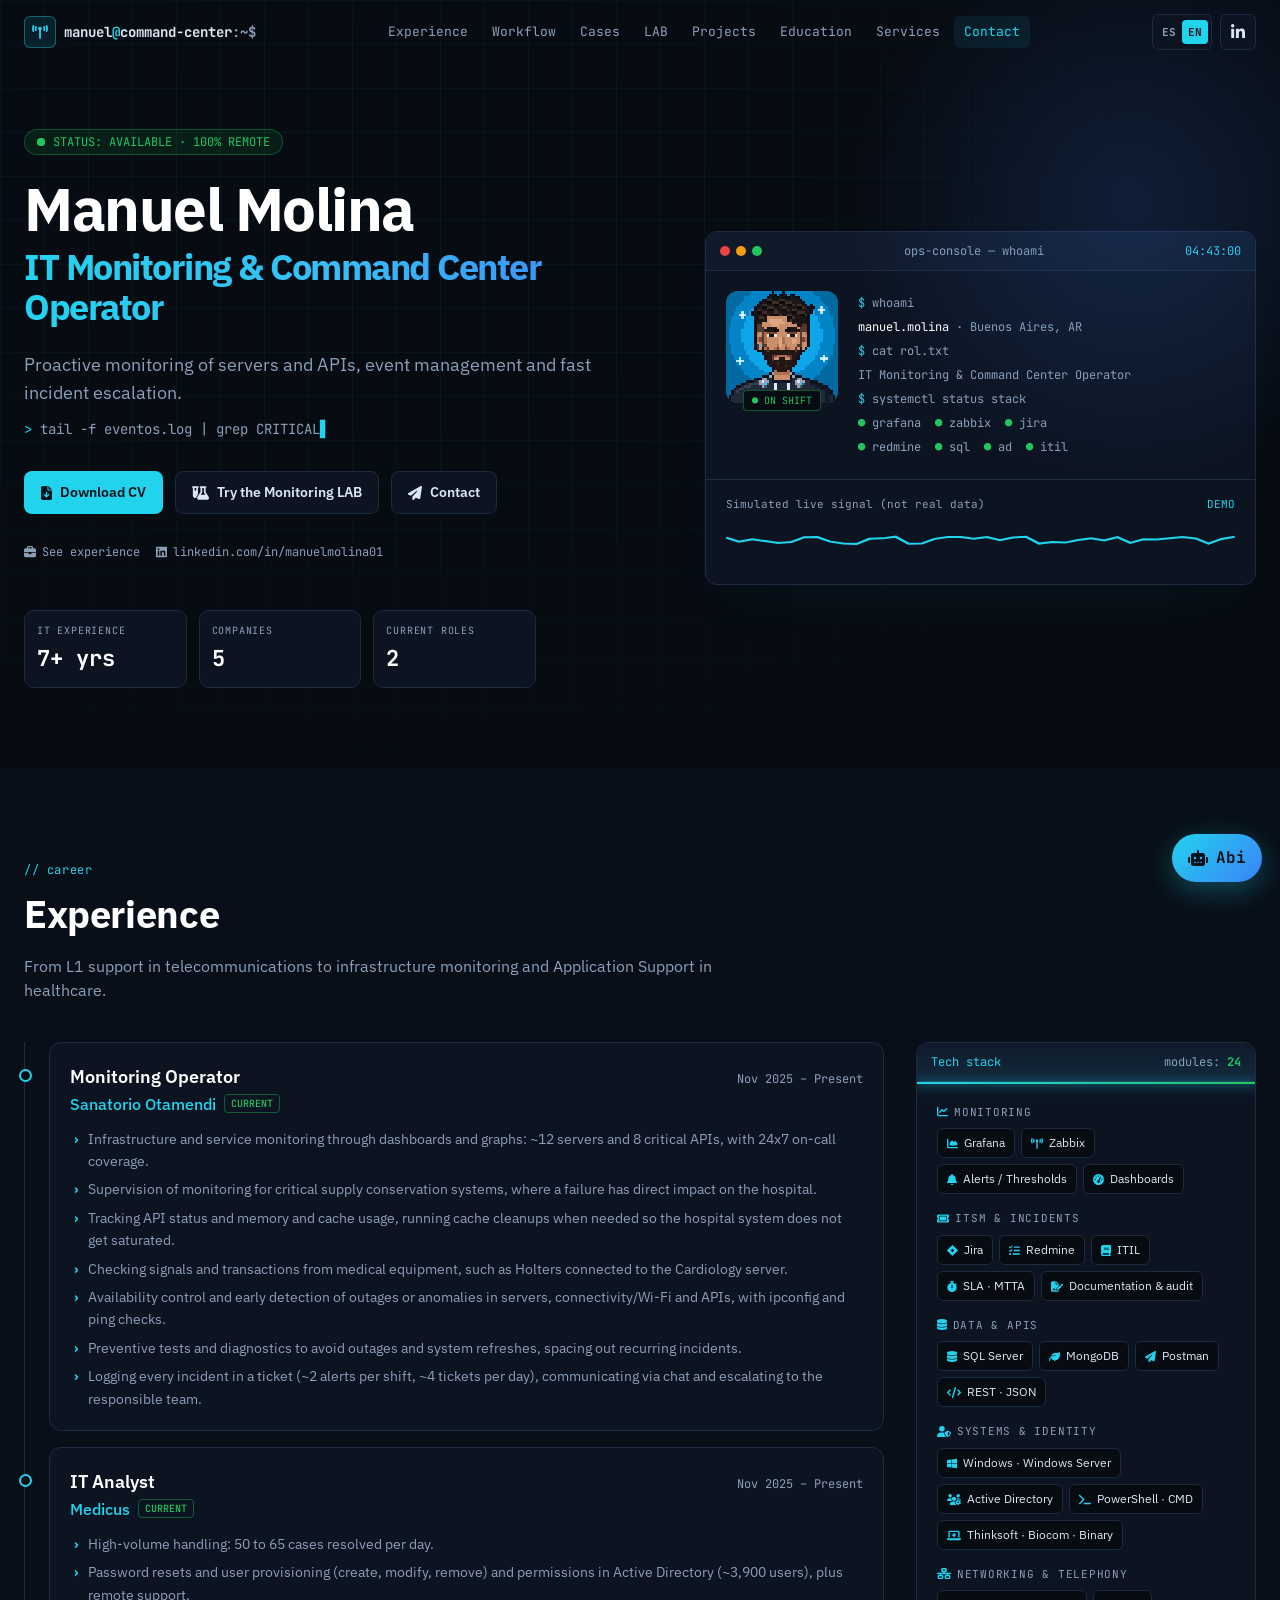
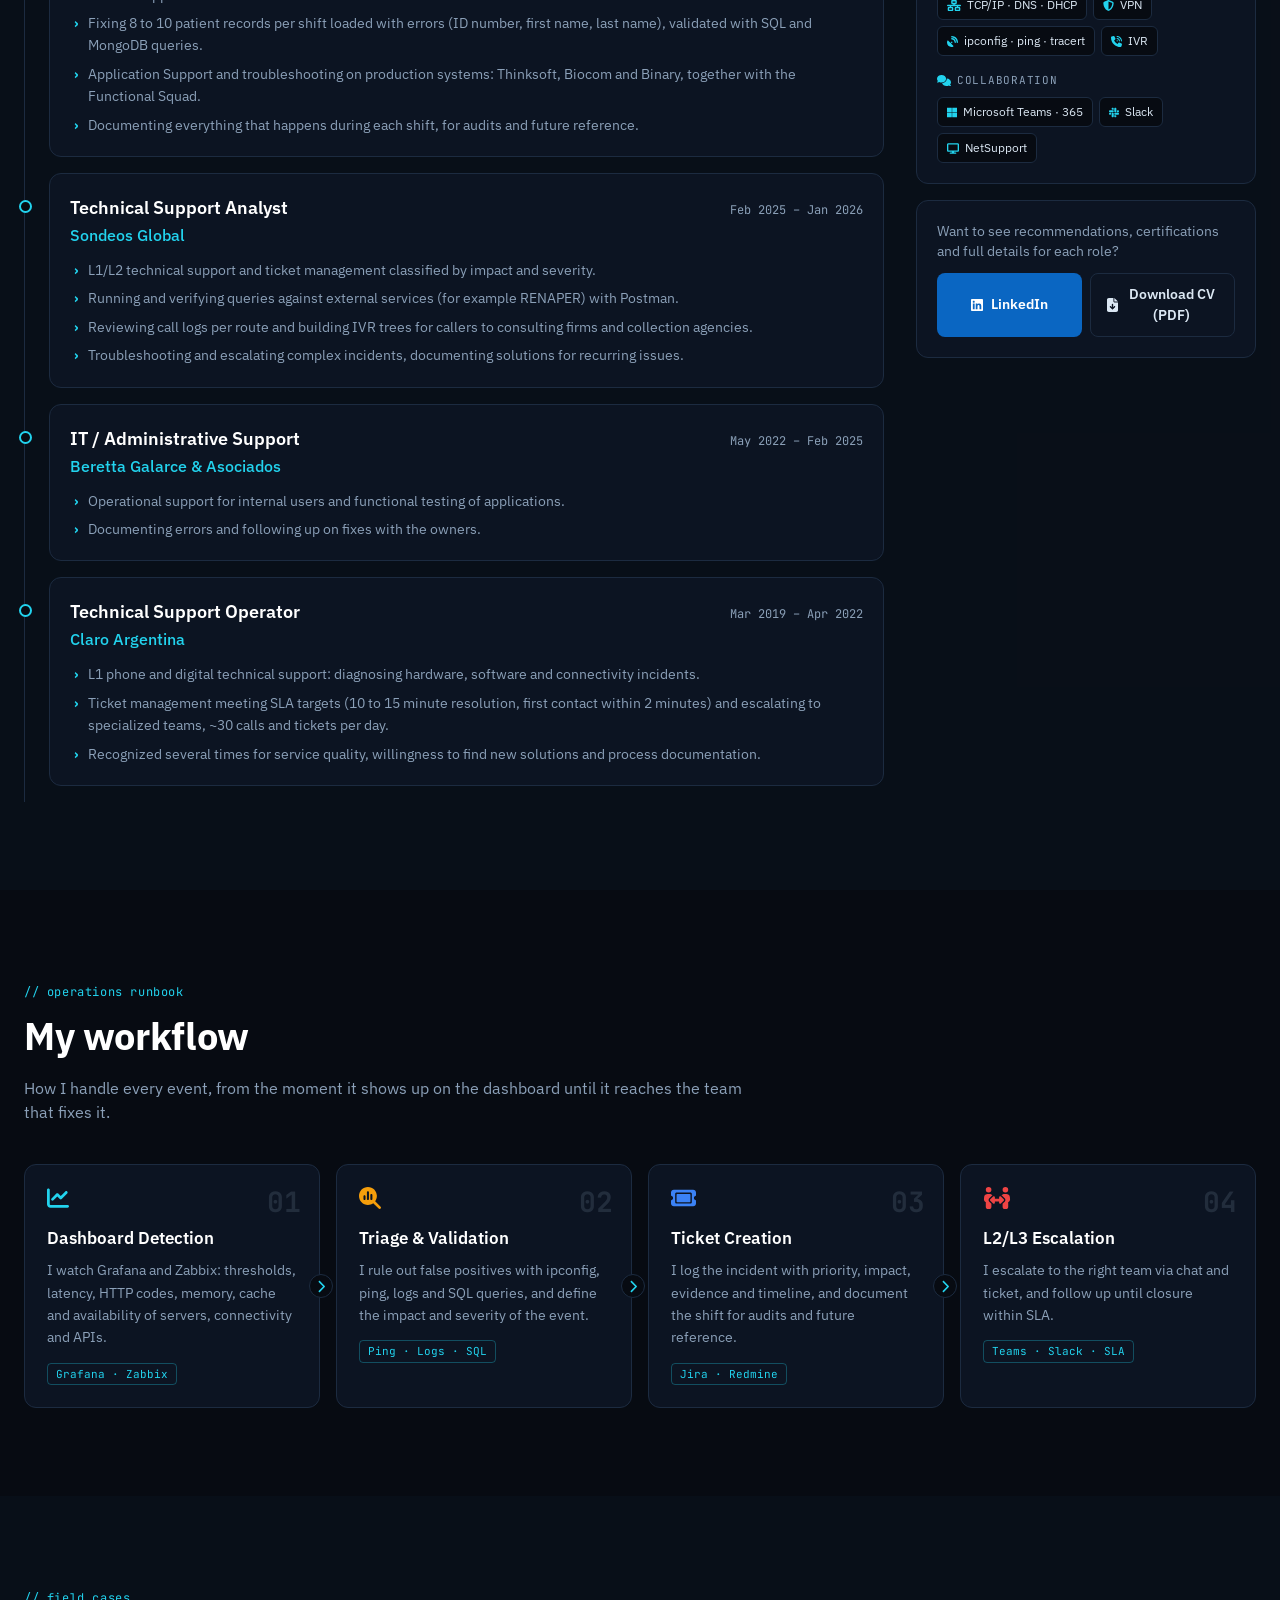
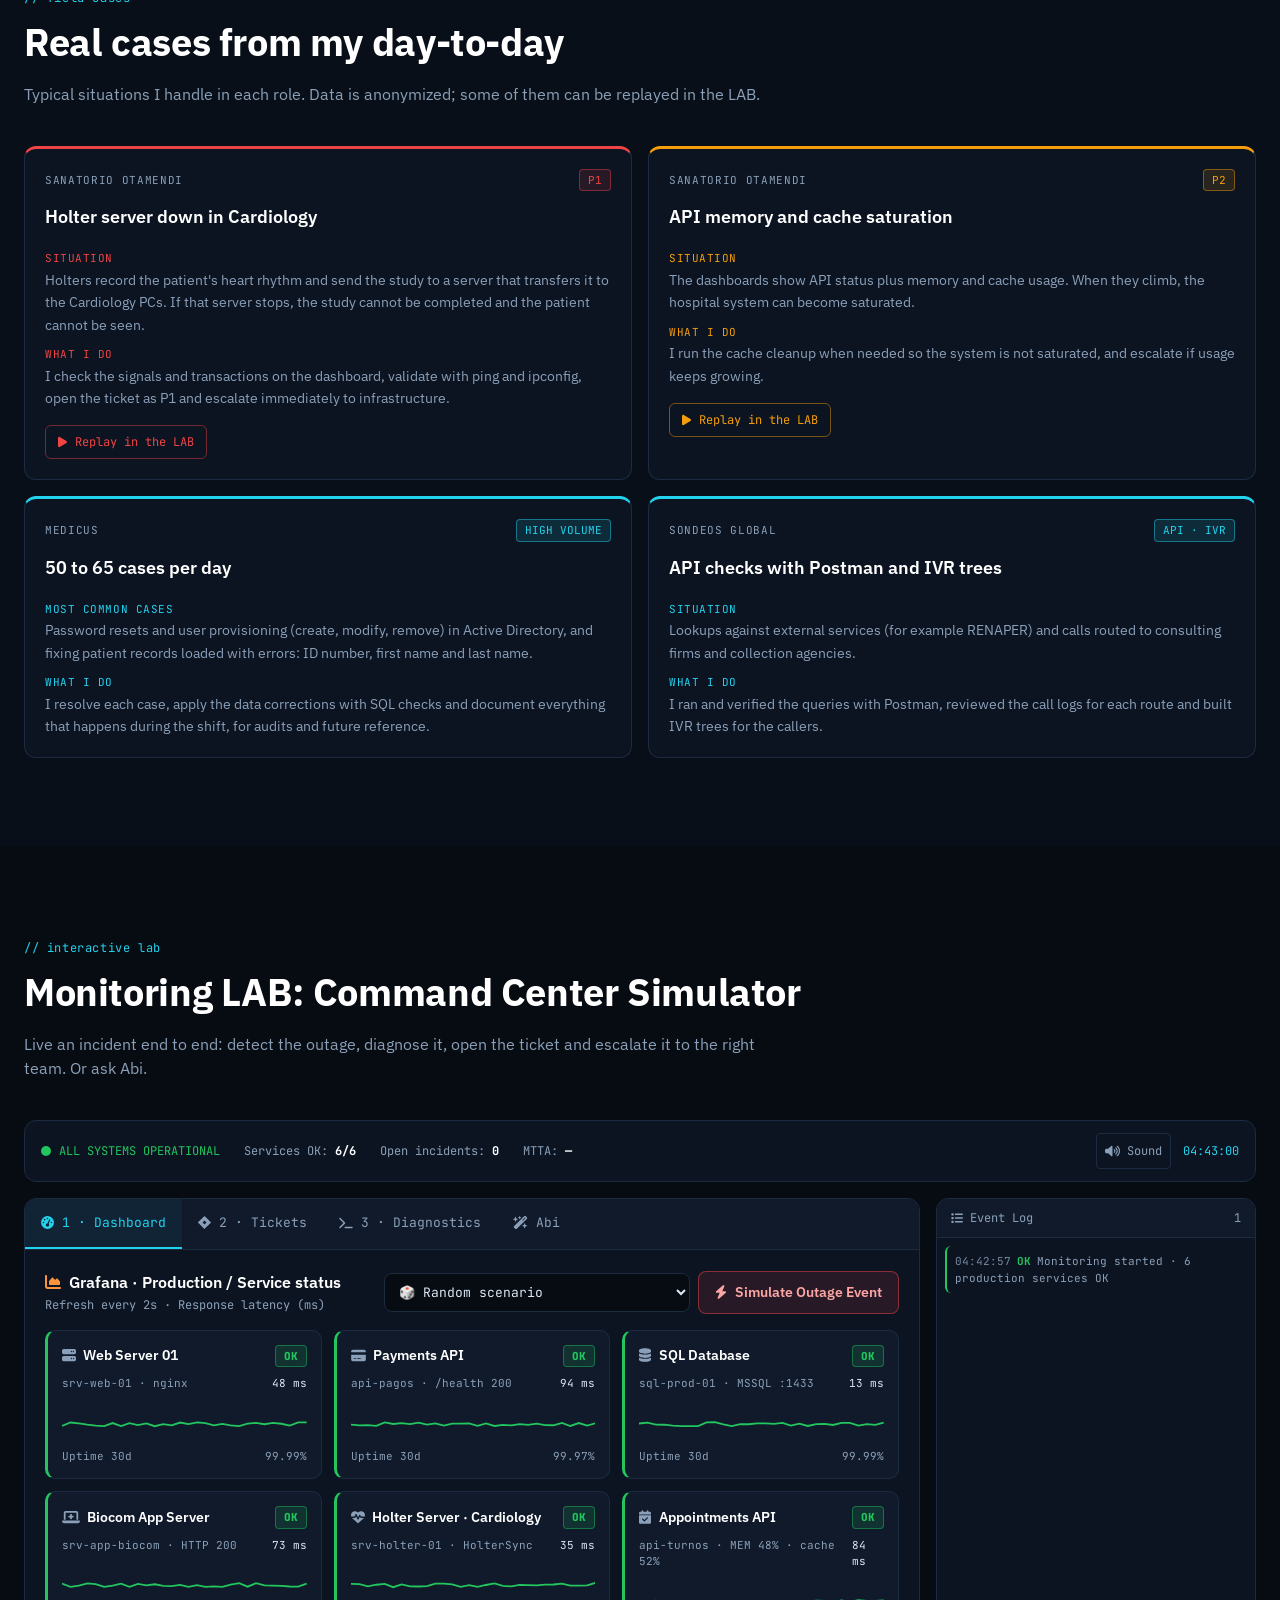
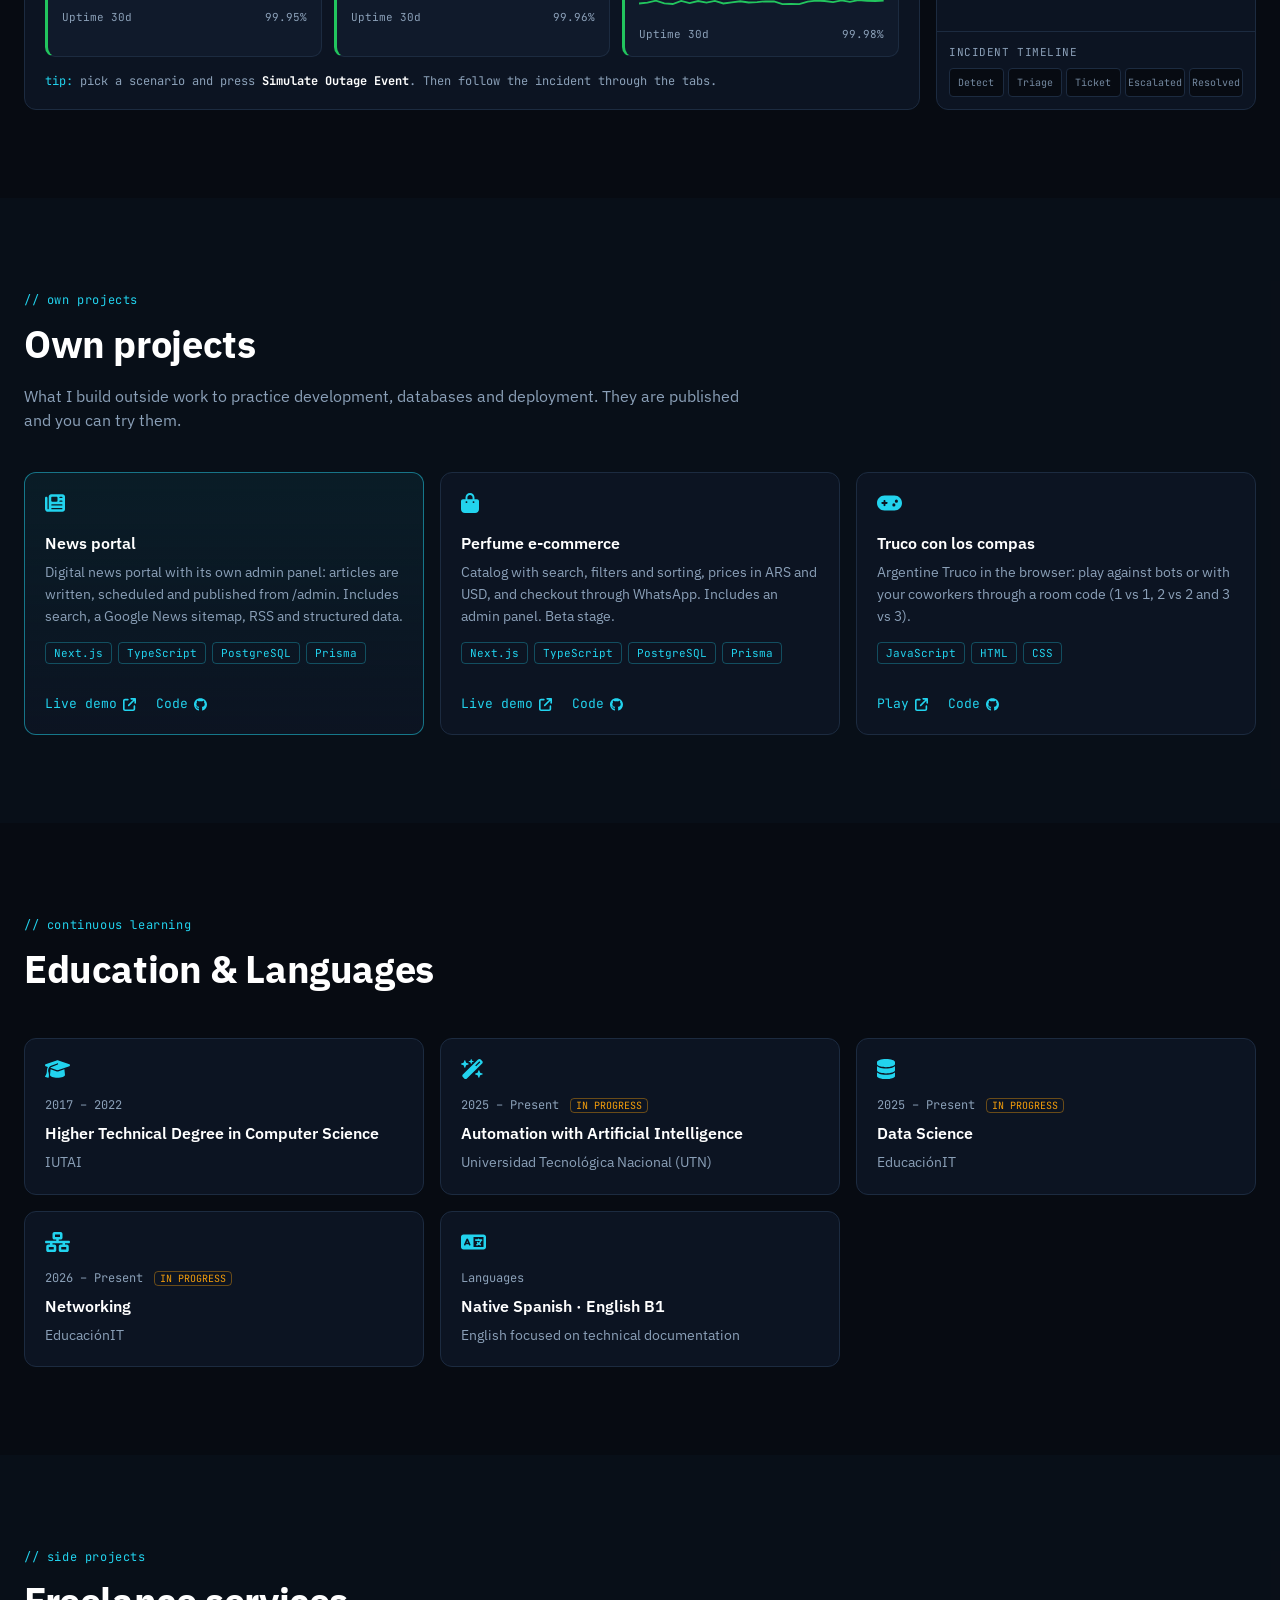
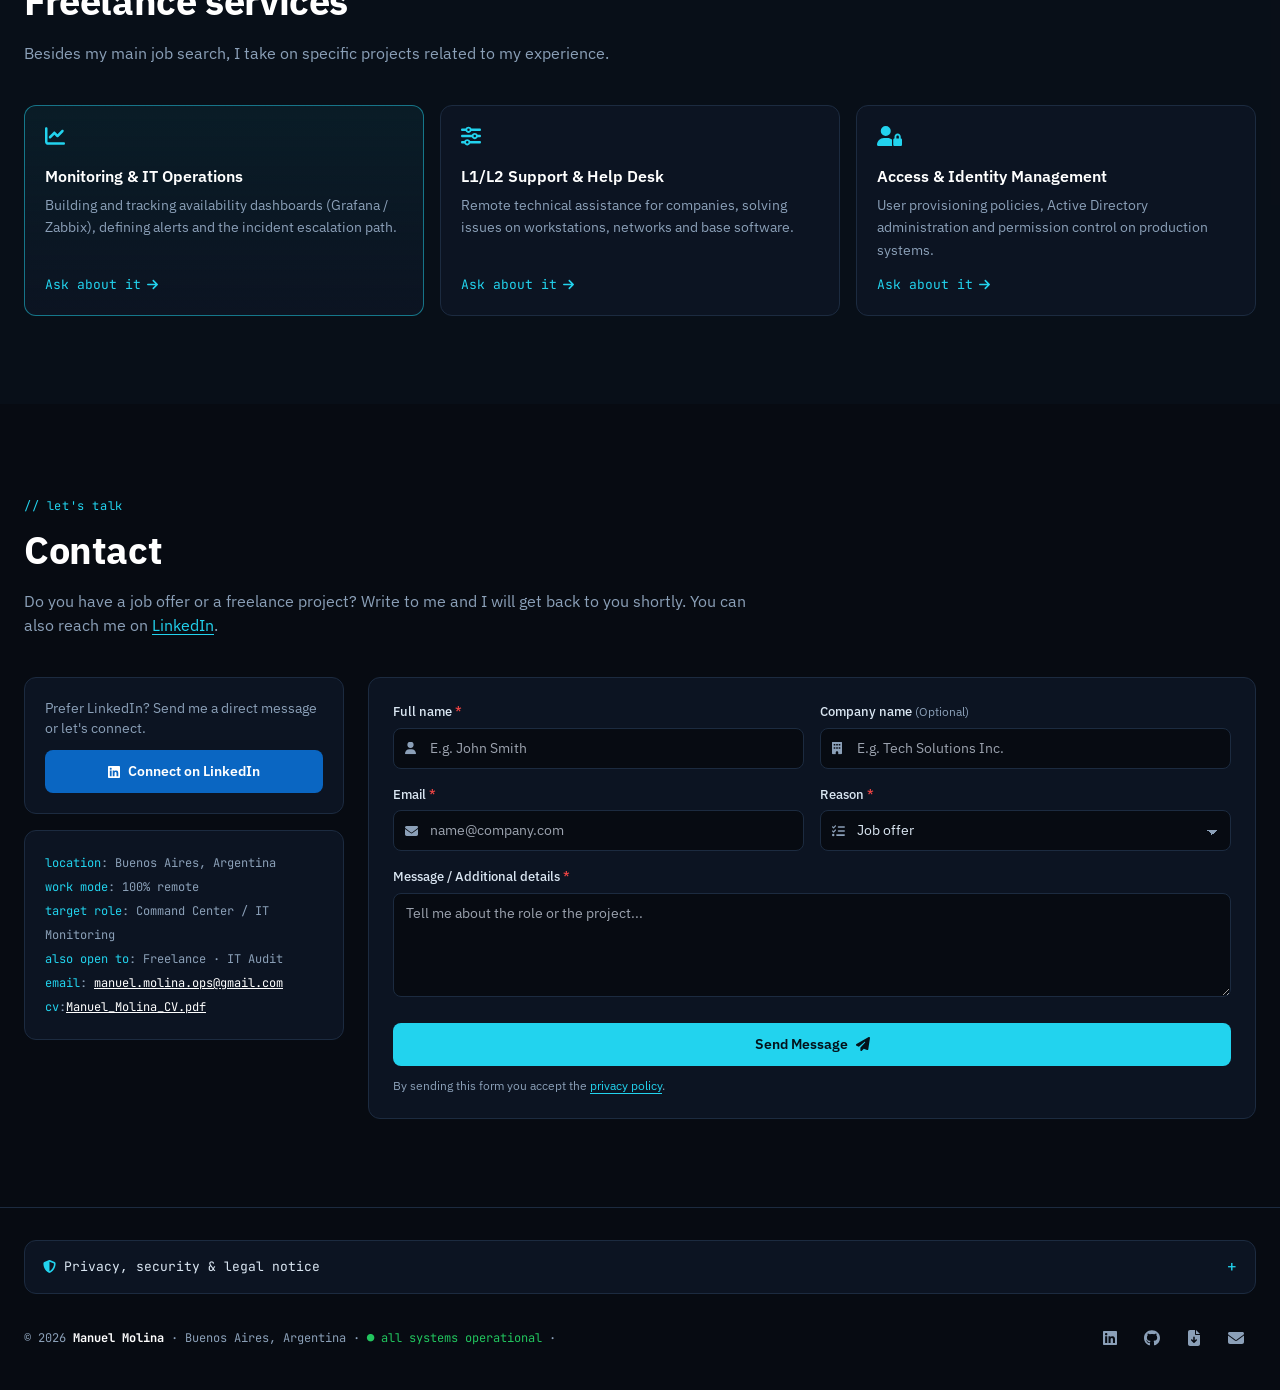
==== en/index.html @ da5b3da0 "Versión en inglés indexable (/en/) con hreflang - Nueva página estática /en/ generada a partir de in" ====
<!DOCTYPE html>
<html lang="en"><head>
  <meta charset="UTF-8">
  <meta name="viewport" content="width=device-width, initial-scale=1.0">
  <title>Manuel Molina | IT Monitoring &amp; Command Center Operator</title>
  <meta name="description" content="Manuel Molina — IT Monitoring &amp; Command Center Operator (100% remote). Proactive monitoring of servers and APIs with Grafana and Zabbix, event management, Jira/Redmine ticketing and N2/N3 escalation with ITIL.">
  <meta name="author" content="Manuel Molina">
  <meta name="theme-color" content="#070b12">
  <meta property="og:type" content="website">
  <meta property="og:title" content="Manuel Molina | IT Monitoring &amp; Command Center Operator">
  <meta property="og:description" content="Proactive monitoring of servers and APIs, event management and fast incident escalation. Try the interactive Command Center LAB.">
  <meta property="og:locale" content="en_US">
  <meta property="og:locale:alternate" content="es_AR">
  <meta property="og:url" content="https://thepantera.github.io/mi-portfolio/en/">
  <meta property="og:site_name" content="Manuel Molina — Portfolio">
  <meta property="og:image" content="https://thepantera.github.io/mi-portfolio/og-image.png">
  <meta property="og:image:width" content="1200">
  <meta property="og:image:height" content="627">
  <meta property="og:image:alt" content="Manuel Molina, IT Monitoring &amp; Command Center Operator: pixel art avatar, console and experience data">
  <meta name="twitter:card" content="summary_large_image">
  <link rel="canonical" href="https://thepantera.github.io/mi-portfolio/en/">
  <link rel="alternate" hreflang="es" href="https://thepantera.github.io/mi-portfolio/">
  <link rel="alternate" hreflang="en" href="https://thepantera.github.io/mi-portfolio/en/">
  <link rel="alternate" hreflang="x-default" href="https://thepantera.github.io/mi-portfolio/">
  <script type="application/ld+json">
  {
    "@context": "https://schema.org",
    "@type": "Person",
    "name": "Manuel Molina",
    "jobTitle": "IT Monitoring & Command Center Operator",
    "url": "https://thepantera.github.io/mi-portfolio/en/",
    "image": "https://thepantera.github.io/mi-portfolio/avatar-pixel.png",
    "address": {
      "@type": "PostalAddress",
      "addressLocality": "Buenos Aires",
      "addressCountry": "AR"
    },
    "alumniOf": {
      "@type": "EducationalOrganization",
      "name": "IUTAI"
    },
    "knowsLanguage": [
      "es",
      "en"
    ],
    "knowsAbout": [
      "IT Monitoring",
      "Command Center",
      "Grafana",
      "Zabbix",
      "Incident Management",
      "ITIL",
      "Jira",
      "Redmine",
      "SQL Server",
      "MongoDB",
      "Active Directory",
      "Application Support"
    ],
    "sameAs": [
      "https://www.linkedin.com/in/manuelmolina01",
      "https://github.com/ThePantera"
    ]
  }
  </script>
  <link rel="icon" type="image/png" href="../favicon.png">
  <link rel="apple-touch-icon" href="../favicon.png">

  <!-- Fuentes (Google Fonts). Los íconos son propios: ver icons.css -->
  <link rel="preconnect" href="https://fonts.googleapis.com">
  <link rel="preconnect" href="https://fonts.gstatic.com" crossorigin="">
  <link href="https://fonts.googleapis.com/css2?family=IBM+Plex+Sans:wght@400;500;600;700&amp;family=JetBrains+Mono:wght@400;500;700&amp;display=swap" rel="stylesheet">

  <!-- Tailwind CSS compilado (ver tailwind.config.js) + estilos propios -->
  <link rel="stylesheet" href="../icons.css?v=20261117">
  <link rel="stylesheet" href="../tailwind.css?v=20261117">
  <link rel="stylesheet" href="../style.css?v=20261117">
</head>
<body class="bg-cc-bg text-cc-text font-sans antialiased">
  <a href="#inicio" class="skip-link" data-en="Skip to content">Skip to content</a>

  <!-- ============ NAVEGACIÓN ============ -->
  <header id="header" class="fixed inset-x-0 top-0 z-50 border-b border-transparent transition-colors">
    <div class="mx-auto flex h-16 max-w-7xl items-center justify-between gap-4 px-4 sm:px-6">
      <a href="#inicio" class="flex min-w-0 items-center gap-2 font-mono text-sm font-bold text-cc-text" aria-label="Manuel Molina">
        <span class="grid h-8 w-8 flex-none place-items-center rounded-md border border-cc-cyan/40 bg-cc-cyan/10 text-cc-cyan"><i class="fa-solid fa-tower-broadcast" aria-hidden="true"></i></span>
        <span class="truncate">manuel<span class="text-cc-cyan">@</span>command-center<span class="text-cc-muted">:~$</span></span>
      </a>

      <nav id="navLinks" class="nav-links" aria-label="Main navigation">
        <a href="#experiencia" class="nav-link" data-en="Experience">Experience</a>
        <a href="#flujo" class="nav-link" data-en="Workflow">Workflow</a>
        <a href="#casos" class="nav-link" data-en="Cases">Cases</a>
        <a href="#lab" class="nav-link">LAB</a>
        <a href="#proyectos" class="nav-link" data-en="Projects">Projects</a>
        <a href="#formacion" class="nav-link" data-en="Education">Education</a>
        <a href="#servicios" class="nav-link" data-en="Services">Services</a>
        <a href="#contacto" class="nav-link" data-en="Contact">Contact</a>
      </nav>

      <div class="flex flex-none items-center gap-2">
        <button id="langToggle" type="button" class="lang-toggle" aria-label="Cambiar a español" title="Español / English">
          <span data-lang="es">ES</span><span data-lang="en">EN</span>
        </button>
        <a href="https://www.linkedin.com/in/manuelmolina01" class="grid h-9 w-9 place-items-center rounded-md border border-cc-line bg-cc-panel text-cc-text transition hover:border-cc-cyan hover:text-cc-cyan" target="_blank" rel="noopener noreferrer" aria-label="LinkedIn" title="LinkedIn">
          <i class="fa-brands fa-linkedin-in" aria-hidden="true"></i>
        </a>
        <button id="menuToggleBtn" class="grid h-9 w-9 place-items-center rounded-md border border-cc-line bg-cc-panel lg:hidden" aria-label="Open menu" aria-expanded="false" aria-controls="navLinks">
          <i class="fa-solid fa-bars" aria-hidden="true"></i>
        </button>
      </div>
    </div>
  </header>

  <main>
    <!-- ============ HERO ============ -->
    <section id="inicio" class="hero relative overflow-hidden pt-28 pb-20 sm:pt-32">
      <div class="hero-grid" aria-hidden="true"></div>
      <div class="relative mx-auto grid max-w-7xl items-center gap-12 px-4 sm:px-6 lg:grid-cols-[1.15fr_1fr]">
        <div>
          <div class="mb-6 inline-flex items-center gap-2 rounded-full border border-cc-ok/30 bg-cc-ok/10 px-3 py-1 font-mono text-xs text-cc-ok">
            <span class="relative flex h-2 w-2"><span class="absolute inline-flex h-full w-full animate-ping rounded-full bg-cc-ok opacity-75"></span><span class="relative inline-flex h-2 w-2 rounded-full bg-cc-ok"></span></span>
            <span data-en="STATUS: AVAILABLE · 100% REMOTE">STATUS: AVAILABLE · 100% REMOTE</span>
          </div>
          <h1 class="text-4xl font-bold leading-tight tracking-tight text-white sm:text-5xl lg:text-6xl">
            Manuel Molina
            <span class="mt-2 block bg-gradient-to-r from-cc-cyan via-sky-400 to-cc-blue bg-clip-text text-2xl text-transparent sm:text-3xl lg:text-4xl">IT Monitoring &amp; Command Center Operator</span>
          </h1>
          <p class="mt-6 max-w-xl text-lg text-cc-muted" data-en="Proactive monitoring of servers and APIs, event management and fast incident escalation.">Proactive monitoring of servers and APIs, event management and fast incident escalation.</p>
          <p class="mt-3 max-w-xl font-mono text-sm text-cc-muted">
            <span class="text-cc-cyan">&gt;</span> <span id="typedText"></span><span class="cursor" aria-hidden="true">▋</span>
          </p>

          <div class="mt-8 flex flex-wrap gap-3">
            <a href="../Manuel_Molina_CV.pdf" class="btn-primary cv-link" download="Manuel_Molina_CV.pdf"><i class="fa-solid fa-file-arrow-down" aria-hidden="true"></i> <span data-en="Download CV">Download CV</span></a>
            <a href="#lab" class="btn-ghost"><i class="fa-solid fa-flask-vial" aria-hidden="true"></i> <span data-en="Try the Monitoring LAB">Try the Monitoring LAB</span></a>
            <a href="#contacto" class="btn-ghost"><i class="fa-solid fa-paper-plane" aria-hidden="true"></i> <span data-en="Contact">Contact</span></a>
          </div>
          <div class="mt-5 flex flex-wrap gap-4 font-mono text-xs text-cc-muted">
            <a href="#experiencia" class="tap hover:text-cc-cyan"><i class="fa-solid fa-briefcase" aria-hidden="true"></i> <span data-en="See experience">See experience</span></a>
            <a href="https://www.linkedin.com/in/manuelmolina01" target="_blank" rel="noopener noreferrer" class="tap hover:text-cc-cyan"><i class="fa-brands fa-linkedin" aria-hidden="true"></i> linkedin.com/in/manuelmolina01</a>
          </div>

          <dl class="mt-10 grid max-w-lg grid-cols-3 gap-3">
            <div class="kpi"><dt data-en="IT experience">IT experience</dt><dd><span class="stat-number" data-target="7">7</span>+ <span data-en="yrs">yrs</span></dd></div>
            <div class="kpi"><dt data-en="Companies">Companies</dt><dd><span class="stat-number" data-target="5">5</span></dd></div>
            <div class="kpi"><dt data-en="Current roles">Current roles</dt><dd><span class="stat-number" data-target="2">2</span></dd></div>
          </dl>
        </div>

        <!-- Terminal de perfil -->
        <div class="panel overflow-hidden shadow-2xl shadow-cyan-500/5">
          <div class="panel-bar">
            <span class="flex gap-1.5"><i class="dot bg-cc-crit"></i><i class="dot bg-cc-warn"></i><i class="dot bg-cc-ok"></i></span>
            <span>ops-console — whoami</span>
            <span id="heroClock" class="text-cc-cyan">--:--:--</span>
          </div>
          <div class="grid gap-5 p-5 sm:grid-cols-[auto_1fr]">
            <div class="relative mx-auto h-28 w-28 sm:mx-0">
              <div class="absolute inset-0 rounded-xl border border-cc-cyan/40 bg-cc-cyan/5"></div>
              <img src="../avatar-pixel.png" alt="Manuel Molina — pixel art" width="112" height="112" class="pixelated relative h-28 w-28 rounded-xl" onerror="this.style.display='none'">
              <span class="absolute -bottom-2 left-1/2 -translate-x-1/2 whitespace-nowrap rounded border border-cc-ok/40 bg-cc-bg px-2 py-0.5 font-mono text-[10px] text-cc-ok">● ON SHIFT</span>
            </div>
            <pre class="overflow-x-auto font-mono text-xs leading-6 text-cc-muted"><span class="text-cc-cyan">$</span> whoami
<span class="text-white">manuel.molina</span> · Buenos Aires, AR
<span class="text-cc-cyan">$</span> cat rol.txt
IT Monitoring &amp; Command Center Operator
<span class="text-cc-cyan">$</span> systemctl status stack
<span class="text-cc-ok">●</span> grafana  <span class="text-cc-ok">●</span> zabbix  <span class="text-cc-ok">●</span> jira
<span class="text-cc-ok">●</span> redmine  <span class="text-cc-ok">●</span> sql  <span class="text-cc-ok">●</span> ad  <span class="text-cc-ok">●</span> itil</pre>
          </div>
          <div class="border-t border-cc-line px-5 py-4">
            <div class="mb-2 flex justify-between font-mono text-[11px] text-cc-muted"><span data-en="Simulated live signal (not real data)">Simulated live signal (not real data)</span><span class="text-cc-cyan">DEMO</span></div>
            <svg id="heroSpark" class="h-12 w-full" viewBox="0 0 300 48" preserveAspectRatio="none" aria-hidden="true"><polyline fill="none" stroke="#22d3ee" stroke-width="2" points=""></polyline></svg>
          </div>
        </div>
      </div>
    </section>

    <!-- ============ EXPERIENCIA ============ -->
    <section id="experiencia" class="section bg-cc-panel/40">
      <div class="section-head reveal">
        <span class="eyebrow" data-en="// career">// career</span>
        <h2 data-en="Experience">Experience</h2>
        <p data-en="From L1 support in telecommunications to infrastructure monitoring and Application Support in healthcare.">From L1 support in telecommunications to infrastructure monitoring and Application Support in healthcare.</p>
      </div>

      <div class="mx-auto grid max-w-7xl gap-8 px-4 sm:px-6 lg:grid-cols-[1fr_340px]">
        <ol class="timeline">
          <li class="tl-item reveal">
            <div class="tl-head"><h3 data-en="Monitoring Operator">Monitoring Operator</h3><span class="tl-date" data-en="Nov 2025 – Present">Nov 2025 – Present</span></div>
            <p class="tl-company">Sanatorio Otamendi <span class="tl-live" data-en="CURRENT">CURRENT</span></p>
            <ul>
              <li data-en="Infrastructure and service monitoring through dashboards and graphs: ~12 servers and 8 critical APIs, with 24x7 on-call coverage.">Infrastructure and service monitoring through dashboards and graphs: ~12 servers and 8 critical APIs, with 24x7 on-call coverage.</li>
              <li data-en="Supervision of monitoring for critical supply conservation systems, where a failure has direct impact on the hospital.">Supervision of monitoring for critical supply conservation systems, where a failure has direct impact on the hospital.</li>
              <li data-en="Tracking API status and memory and cache usage, running cache cleanups when needed so the hospital system does not get saturated.">Tracking API status and memory and cache usage, running cache cleanups when needed so the hospital system does not get saturated.</li>
              <li data-en="Checking signals and transactions from medical equipment, such as Holters connected to the Cardiology server.">Checking signals and transactions from medical equipment, such as Holters connected to the Cardiology server.</li>
              <li data-en="Availability control and early detection of outages or anomalies in servers, connectivity/Wi-Fi and APIs, with ipconfig and ping checks.">Availability control and early detection of outages or anomalies in servers, connectivity/Wi-Fi and APIs, with ipconfig and ping checks.</li>
              <li data-en="Preventive tests and diagnostics to avoid outages and system refreshes, spacing out recurring incidents.">Preventive tests and diagnostics to avoid outages and system refreshes, spacing out recurring incidents.</li>
              <li data-en="Logging every incident in a ticket (~2 alerts per shift, ~4 tickets per day), communicating via chat and escalating to the responsible team.">Logging every incident in a ticket (~2 alerts per shift, ~4 tickets per day), communicating via chat and escalating to the responsible team.</li>
            </ul>
          </li>
          <li class="tl-item reveal">
            <div class="tl-head"><h3>IT Analyst</h3><span class="tl-date" data-en="Nov 2025 – Present">Nov 2025 – Present</span></div>
            <p class="tl-company">Medicus <span class="tl-live" data-en="CURRENT">CURRENT</span></p>
            <ul>
              <li data-en="High-volume handling: 50 to 65 cases resolved per day.">High-volume handling: 50 to 65 cases resolved per day.</li>
              <li data-en="Password resets and user provisioning (create, modify, remove) and permissions in Active Directory (~3,900 users), plus remote support.">Password resets and user provisioning (create, modify, remove) and permissions in Active Directory (~3,900 users), plus remote support.</li>
              <li data-en="Fixing 8 to 10 patient records per shift loaded with errors (ID number, first name, last name), validated with SQL and MongoDB queries.">Fixing 8 to 10 patient records per shift loaded with errors (ID number, first name, last name), validated with SQL and MongoDB queries.</li>
              <li data-en="Application Support and troubleshooting on production systems: Thinksoft, Biocom and Binary, together with the Functional Squad.">Application Support and troubleshooting on production systems: Thinksoft, Biocom and Binary, together with the Functional Squad.</li>
              <li data-en="Documenting everything that happens during each shift, for audits and future reference.">Documenting everything that happens during each shift, for audits and future reference.</li>
            </ul>
          </li>
          <li class="tl-item reveal">
            <div class="tl-head"><h3>Technical Support Analyst</h3><span class="tl-date" data-en="Feb 2025 – Jan 2026">Feb 2025 – Jan 2026</span></div>
            <p class="tl-company">Sondeos Global</p>
            <ul>
              <li data-en="L1/L2 technical support and ticket management classified by impact and severity.">L1/L2 technical support and ticket management classified by impact and severity.</li>
              <li data-en="Running and verifying queries against external services (for example RENAPER) with Postman.">Running and verifying queries against external services (for example RENAPER) with Postman.</li>
              <li data-en="Reviewing call logs per route and building IVR trees for callers to consulting firms and collection agencies.">Reviewing call logs per route and building IVR trees for callers to consulting firms and collection agencies.</li>
              <li data-en="Troubleshooting and escalating complex incidents, documenting solutions for recurring issues.">Troubleshooting and escalating complex incidents, documenting solutions for recurring issues.</li>
            </ul>
          </li>
          <li class="tl-item reveal">
            <div class="tl-head"><h3>IT / Administrative Support</h3><span class="tl-date" data-en="May 2022 – Feb 2025">May 2022 – Feb 2025</span></div>
            <p class="tl-company">Beretta Galarce &amp; Asociados</p>
            <ul>
              <li data-en="Operational support for internal users and functional testing of applications.">Operational support for internal users and functional testing of applications.</li>
              <li data-en="Documenting errors and following up on fixes with the owners.">Documenting errors and following up on fixes with the owners.</li>
            </ul>
          </li>
          <li class="tl-item reveal">
            <div class="tl-head"><h3>Technical Support Operator</h3><span class="tl-date" data-en="Mar 2019 – Apr 2022">Mar 2019 – Apr 2022</span></div>
            <p class="tl-company">Claro Argentina</p>
            <ul>
              <li data-en="L1 phone and digital technical support: diagnosing hardware, software and connectivity incidents.">L1 phone and digital technical support: diagnosing hardware, software and connectivity incidents.</li>
              <li data-en="Ticket management meeting SLA targets (10 to 15 minute resolution, first contact within 2 minutes) and escalating to specialized teams, ~30 calls and tickets per day.">Ticket management meeting SLA targets (10 to 15 minute resolution, first contact within 2 minutes) and escalating to specialized teams, ~30 calls and tickets per day.</li>
              <li data-en="Recognized several times for service quality, willingness to find new solutions and process documentation.">Recognized several times for service quality, willingness to find new solutions and process documentation.</li>
            </ul>
          </li>
        </ol>

        <aside class="space-y-4">
          <div class="panel stack-panel overflow-hidden reveal">
            <div class="panel-bar"><span class="text-cc-cyan" data-en="Tech stack">Tech stack</span><span>modules: <b id="stackCount" class="text-cc-ok">0</b></span></div>
            <div class="stack-progress" aria-hidden="true"><span></span></div>
            <div class="space-y-4 p-5">
              <div>
                <p class="stack-cat"><i class="fa-solid fa-chart-line" aria-hidden="true"></i> <span data-en="Monitoring">Monitoring</span></p>
                <ul class="stack-chips"><li class="stack-chip" style="--i:0"><i class="fa-solid fa-chart-area" aria-hidden="true"></i>Grafana</li><li class="stack-chip" style="--i:1"><i class="fa-solid fa-tower-broadcast" aria-hidden="true"></i>Zabbix</li><li class="stack-chip" style="--i:2"><i class="fa-solid fa-bell" aria-hidden="true"></i><span data-en="Alerts / Thresholds">Alerts / Thresholds</span></li><li class="stack-chip" style="--i:3"><i class="fa-solid fa-gauge-high" aria-hidden="true"></i>Dashboards</li></ul>
              </div>
              <div>
                <p class="stack-cat"><i class="fa-solid fa-ticket" aria-hidden="true"></i> <span data-en="ITSM &amp; incidents">ITSM &amp; incidents</span></p>
                <ul class="stack-chips"><li class="stack-chip" style="--i:4"><i class="fa-brands fa-jira" aria-hidden="true"></i>Jira</li><li class="stack-chip" style="--i:5"><i class="fa-solid fa-list-check" aria-hidden="true"></i>Redmine</li><li class="stack-chip" style="--i:6"><i class="fa-solid fa-book" aria-hidden="true"></i>ITIL</li><li class="stack-chip" style="--i:7"><i class="fa-solid fa-stopwatch" aria-hidden="true"></i>SLA · MTTA</li><li class="stack-chip" style="--i:8"><i class="fa-solid fa-file-signature" aria-hidden="true"></i><span data-en="Documentation &amp; audit">Documentation &amp; audit</span></li></ul>
              </div>
              <div>
                <p class="stack-cat"><i class="fa-solid fa-database" aria-hidden="true"></i> <span data-en="Data &amp; APIs">Data &amp; APIs</span></p>
                <ul class="stack-chips"><li class="stack-chip" style="--i:9"><i class="fa-solid fa-database" aria-hidden="true"></i>SQL Server</li><li class="stack-chip" style="--i:10"><i class="fa-solid fa-leaf" aria-hidden="true"></i>MongoDB</li><li class="stack-chip" style="--i:11"><i class="fa-solid fa-paper-plane" aria-hidden="true"></i>Postman</li><li class="stack-chip" style="--i:12"><i class="fa-solid fa-code" aria-hidden="true"></i>REST · JSON</li></ul>
              </div>
              <div>
                <p class="stack-cat"><i class="fa-solid fa-user-shield" aria-hidden="true"></i> <span data-en="Systems &amp; identity">Systems &amp; identity</span></p>
                <ul class="stack-chips"><li class="stack-chip" style="--i:13"><i class="fa-brands fa-windows" aria-hidden="true"></i>Windows · Windows Server</li><li class="stack-chip" style="--i:14"><i class="fa-solid fa-users-gear" aria-hidden="true"></i>Active Directory</li><li class="stack-chip" style="--i:15"><i class="fa-solid fa-terminal" aria-hidden="true"></i>PowerShell · CMD</li><li class="stack-chip" style="--i:16"><i class="fa-solid fa-laptop-medical" aria-hidden="true"></i>Thinksoft · Biocom · Binary</li></ul>
              </div>
              <div>
                <p class="stack-cat"><i class="fa-solid fa-network-wired" aria-hidden="true"></i> <span data-en="Networking &amp; telephony">Networking &amp; telephony</span></p>
                <ul class="stack-chips"><li class="stack-chip" style="--i:17"><i class="fa-solid fa-network-wired" aria-hidden="true"></i>TCP/IP · DNS · DHCP</li><li class="stack-chip" style="--i:18"><i class="fa-solid fa-shield-halved" aria-hidden="true"></i>VPN</li><li class="stack-chip" style="--i:19"><i class="fa-solid fa-satellite-dish" aria-hidden="true"></i>ipconfig · ping · tracert</li><li class="stack-chip" style="--i:20"><i class="fa-solid fa-phone-volume" aria-hidden="true"></i>IVR</li></ul>
              </div>
              <div>
                <p class="stack-cat"><i class="fa-solid fa-comments" aria-hidden="true"></i> <span data-en="Collaboration">Collaboration</span></p>
                <ul class="stack-chips"><li class="stack-chip" style="--i:21"><i class="fa-brands fa-microsoft" aria-hidden="true"></i>Microsoft Teams · 365</li><li class="stack-chip" style="--i:22"><i class="fa-brands fa-slack" aria-hidden="true"></i>Slack</li><li class="stack-chip" style="--i:23"><i class="fa-solid fa-display" aria-hidden="true"></i>NetSupport</li></ul>
              </div>
            </div>
          </div>
          <div class="panel p-5 reveal">
            <p class="text-sm text-cc-muted" data-en="Want to see recommendations, certifications and full details for each role?">Want to see recommendations, certifications and full details for each role?</p>
            <div class="mt-3 grid grid-cols-2 gap-2">
              <a href="https://www.linkedin.com/in/manuelmolina01" class="btn-linkedin justify-center" target="_blank" rel="noopener noreferrer"><i class="fa-brands fa-linkedin" aria-hidden="true"></i> LinkedIn</a>
              <a href="../Manuel_Molina_CV.pdf" class="btn-ghost cv-link justify-center text-center" download="Manuel_Molina_CV.pdf"><i class="fa-solid fa-file-arrow-down" aria-hidden="true"></i> <span data-en="Download CV (PDF)">Download CV (PDF)</span></a>
            </div>
          </div>
        </aside>
      </div>
    </section>

    <!-- ============ FLUJO DE TRABAJO ============ -->
    <section id="flujo" class="section">
      <div class="section-head reveal">
        <span class="eyebrow" data-en="// operations runbook">// operations runbook</span>
        <h2 data-en="My workflow">My workflow</h2>
        <p data-en="How I handle every event, from the moment it shows up on the dashboard until it reaches the team that fixes it.">How I handle every event, from the moment it shows up on the dashboard until it reaches the team that fixes it.</p>
      </div>
      <ol class="mx-auto grid max-w-7xl gap-4 px-4 sm:px-6 md:grid-cols-2 lg:grid-cols-4">
        <li class="flow-card reveal">
          <span class="flow-step">01</span>
          <i class="fa-solid fa-chart-line flow-icon text-cc-cyan" aria-hidden="true"></i>
          <h3 data-en="Dashboard Detection">Dashboard Detection</h3>
          <p data-en="I watch Grafana and Zabbix: thresholds, latency, HTTP codes, memory, cache and availability of servers, connectivity and APIs.">I watch Grafana and Zabbix: thresholds, latency, HTTP codes, memory, cache and availability of servers, connectivity and APIs.</p>
          <span class="flow-tag">Grafana · Zabbix</span>
        </li>
        <li class="flow-card reveal">
          <span class="flow-step">02</span>
          <i class="fa-solid fa-magnifying-glass-chart flow-icon text-cc-warn" aria-hidden="true"></i>
          <h3 data-en="Triage &amp; Validation">Triage &amp; Validation</h3>
          <p data-en="I rule out false positives with ipconfig, ping, logs and SQL queries, and define the impact and severity of the event.">I rule out false positives with ipconfig, ping, logs and SQL queries, and define the impact and severity of the event.</p>
          <span class="flow-tag">Ping · Logs · SQL</span>
        </li>
        <li class="flow-card reveal">
          <span class="flow-step">03</span>
          <i class="fa-solid fa-ticket flow-icon text-cc-blue" aria-hidden="true"></i>
          <h3 data-en="Ticket Creation">Ticket Creation</h3>
          <p data-en="I log the incident with priority, impact, evidence and timeline, and document the shift for audits and future reference.">I log the incident with priority, impact, evidence and timeline, and document the shift for audits and future reference.</p>
          <span class="flow-tag">Jira · Redmine</span>
        </li>
        <li class="flow-card reveal">
          <span class="flow-step">04</span>
          <i class="fa-solid fa-people-arrows flow-icon text-cc-crit" aria-hidden="true"></i>
          <h3 data-en="L2/L3 Escalation">L2/L3 Escalation</h3>
          <p data-en="I escalate to the right team via chat and ticket, and follow up until closure within SLA.">I escalate to the right team via chat and ticket, and follow up until closure within SLA.</p>
          <span class="flow-tag">Teams · Slack · SLA</span>
        </li>
      </ol>
    </section>

    <!-- ============ CASOS REALES ============ -->
    <section id="casos" class="section bg-cc-panel/40">
      <div class="section-head reveal">
        <span class="eyebrow" data-en="// field cases">// field cases</span>
        <h2 data-en="Real cases from my day-to-day">Real cases from my day-to-day</h2>
        <p data-en="Typical situations I handle in each role. Data is anonymized; some of them can be replayed in the LAB.">Typical situations I handle in each role. Data is anonymized; some of them can be replayed in the LAB.</p>
      </div>
      <div class="mx-auto grid max-w-7xl gap-4 px-4 sm:px-6 md:grid-cols-2">
        <article class="case-card crit reveal">
          <div class="case-head"><span class="case-org">Sanatorio Otamendi</span><span class="case-sev">P1</span></div>
          <h3 data-en="Holter server down in Cardiology">Holter server down in Cardiology</h3>
          <dl class="case-body">
            <dt data-en="Situation">Situation</dt>
            <dd data-en="Holters record the patient's heart rhythm and send the study to a server that transfers it to the Cardiology PCs. If that server stops, the study cannot be completed and the patient cannot be seen.">Holters record the patient's heart rhythm and send the study to a server that transfers it to the Cardiology PCs. If that server stops, the study cannot be completed and the patient cannot be seen.</dd>
            <dt data-en="What I do">What I do</dt>
            <dd data-en="I check the signals and transactions on the dashboard, validate with ping and ipconfig, open the ticket as P1 and escalate immediately to infrastructure.">I check the signals and transactions on the dashboard, validate with ping and ipconfig, open the ticket as P1 and escalate immediately to infrastructure.</dd>
          </dl>
          <button type="button" class="case-lab" data-scenario="holter"><i class="fa-solid fa-play" aria-hidden="true"></i> <span data-en="Replay in the LAB">Replay in the LAB</span></button>
        </article>

        <article class="case-card warn reveal">
          <div class="case-head"><span class="case-org">Sanatorio Otamendi</span><span class="case-sev">P2</span></div>
          <h3 data-en="API memory and cache saturation">API memory and cache saturation</h3>
          <dl class="case-body">
            <dt data-en="Situation">Situation</dt>
            <dd data-en="The dashboards show API status plus memory and cache usage. When they climb, the hospital system can become saturated.">The dashboards show API status plus memory and cache usage. When they climb, the hospital system can become saturated.</dd>
            <dt data-en="What I do">What I do</dt>
            <dd data-en="I run the cache cleanup when needed so the system is not saturated, and escalate if usage keeps growing.">I run the cache cleanup when needed so the system is not saturated, and escalate if usage keeps growing.</dd>
          </dl>
          <button type="button" class="case-lab" data-scenario="turnos"><i class="fa-solid fa-play" aria-hidden="true"></i> <span data-en="Replay in the LAB">Replay in the LAB</span></button>
        </article>

        <article class="case-card info reveal">
          <div class="case-head"><span class="case-org">Medicus</span><span class="case-sev" data-en="HIGH VOLUME">HIGH VOLUME</span></div>
          <h3 data-en="50 to 65 cases per day">50 to 65 cases per day</h3>
          <dl class="case-body">
            <dt data-en="Most common cases">Most common cases</dt>
            <dd data-en="Password resets and user provisioning (create, modify, remove) in Active Directory, and fixing patient records loaded with errors: ID number, first name and last name.">Password resets and user provisioning (create, modify, remove) in Active Directory, and fixing patient records loaded with errors: ID number, first name and last name.</dd>
            <dt data-en="What I do">What I do</dt>
            <dd data-en="I resolve each case, apply the data corrections with SQL checks and document everything that happens during the shift, for audits and future reference.">I resolve each case, apply the data corrections with SQL checks and document everything that happens during the shift, for audits and future reference.</dd>
          </dl>
        </article>

        <article class="case-card info reveal">
          <div class="case-head"><span class="case-org">Sondeos Global</span><span class="case-sev">API · IVR</span></div>
          <h3 data-en="API checks with Postman and IVR trees">API checks with Postman and IVR trees</h3>
          <dl class="case-body">
            <dt data-en="Situation">Situation</dt>
            <dd data-en="Lookups against external services (for example RENAPER) and calls routed to consulting firms and collection agencies.">Lookups against external services (for example RENAPER) and calls routed to consulting firms and collection agencies.</dd>
            <dt data-en="What I do">What I do</dt>
            <dd data-en="I ran and verified the queries with Postman, reviewed the call logs for each route and built IVR trees for the callers.">I ran and verified the queries with Postman, reviewed the call logs for each route and built IVR trees for the callers.</dd>
          </dl>
        </article>
      </div>
    </section>

    <!-- ============ LAB: SIMULADOR DE COMMAND CENTER ============ -->
    <section id="lab" class="section">
      <div class="section-head reveal">
        <span class="eyebrow" data-en="// interactive lab">// interactive lab</span>
        <h2 data-en="Monitoring LAB: Command Center Simulator">Monitoring LAB: Command Center Simulator</h2>
        <p data-en="Live an incident end to end: detect the outage, diagnose it, open the ticket and escalate it to the right team. Or ask Abi.">Live an incident end to end: detect the outage, diagnose it, open the ticket and escalate it to the right team. Or ask Abi.</p>
      </div>

      <div class="mx-auto max-w-7xl px-4 sm:px-6">
        <!-- Barra de estado global -->
        <div class="panel mb-4 flex flex-wrap items-center gap-x-6 gap-y-2 px-4 py-3 font-mono text-xs">
          <span class="flex items-center gap-2"><span id="globalDot" class="h-2.5 w-2.5 rounded-full bg-cc-ok"></span><span id="globalStatus" class="text-cc-ok">ALL SYSTEMS OPERATIONAL</span></span>
          <span class="text-cc-muted"><span data-en="Services OK">Services OK</span>: <b id="svcOkCount" class="text-white">6/6</b></span>
          <span class="text-cc-muted"><span data-en="Open incidents">Open incidents</span>: <b id="openIncidents" class="text-white">0</b></span>
          <span class="text-cc-muted">MTTA: <b id="mttaValue" class="text-white">—</b></span>
          <span id="labStatsWrap" class="hidden text-cc-muted"><span data-en="Visitor simulations">Visitor simulations</span>: <b id="labStats" class="text-white">—</b></span>
          <span class="ml-auto flex items-center gap-3">
            <button id="soundToggle" type="button" class="rounded border border-cc-line px-2 py-1 text-cc-muted hover:text-cc-cyan" aria-pressed="true"><i class="fa-solid fa-volume-high" aria-hidden="true"></i> <span data-en="Sound">Sound</span></button>
            <span id="labClock" class="text-cc-cyan">--:--:--</span>
          </span>
        </div>

        <div class="grid gap-4 lg:grid-cols-[1fr_320px]">
          <div class="panel min-w-0 overflow-hidden">
            <!-- Pestañas -->
            <div class="tabs" role="tablist" aria-label="LAB">
              <button class="tab" role="tab" id="tab-dash" aria-controls="panel-dash" aria-selected="true"><i class="fa-solid fa-gauge-high" aria-hidden="true"></i> <span>1 · Dashboard</span></button>
              <button class="tab" role="tab" id="tab-jira" aria-controls="panel-jira" aria-selected="false" tabindex="-1"><i class="fa-brands fa-jira" aria-hidden="true"></i> <span>2 · Tickets</span><span id="jiraBadge" class="tab-badge hidden">1</span></button>
              <button class="tab" role="tab" id="tab-console" aria-controls="panel-console" aria-selected="false" tabindex="-1"><i class="fa-solid fa-terminal" aria-hidden="true"></i> <span data-en="3 · Diagnostics">3 · Diagnostics</span></button>
              <button class="tab" role="tab" id="tab-abi" aria-controls="panel-abi" aria-selected="false" tabindex="-1"><i class="fa-solid fa-wand-magic-sparkles" aria-hidden="true"></i> <span>Abi</span></button>
            </div>

            <!-- WIDGET 1: DASHBOARD -->
            <div class="tab-panel" role="tabpanel" id="panel-dash" aria-labelledby="tab-dash">
              <div class="mb-4 flex flex-wrap items-end justify-between gap-3">
                <div>
                  <h3 class="widget-title"><i class="fa-solid fa-chart-area text-orange-400" aria-hidden="true"></i> <span data-en="Grafana · Production / Service status">Grafana · Production / Service status</span></h3>
                  <p class="widget-sub" data-en="Refresh every 2s · Response latency (ms)">Refresh every 2s · Response latency (ms)</p>
                </div>
                <div class="flex flex-wrap items-center gap-2">
                  <label class="sr-only" for="scenarioSelect" data-en="Scenario">Scenario</label>
                  <select id="scenarioSelect" class="scenario-select">
                    <option value="random" data-en="🎲 Random scenario">🎲 Random scenario</option>
                    <option value="biocom" data-en="App Biocom · HTTP 500">App Biocom · HTTP 500</option>
                    <option value="holter" data-en="Holter server · Cardiology">Holter server · Cardiology</option>
                    <option value="sql" data-en="SQL · disk almost full">SQL · disk almost full</option>
                    <option value="turnos" data-en="Appointments API · memory &amp; cache">Appointments API · memory &amp; cache</option>
                  </select>
                  <button id="simulateBtn" class="btn-danger"><i class="fa-solid fa-bolt" aria-hidden="true"></i> <span data-en="Simulate Outage Event">Simulate Outage Event</span></button>
                </div>
              </div>
              <div id="svcGrid" class="grid gap-3 sm:grid-cols-2 xl:grid-cols-3">
                <article class="svc" data-svc="web" data-state="ok" data-host="srv-web-01" data-detail="nginx">
                  <header><span><i class="fa-solid fa-server" aria-hidden="true"></i> <span data-en="Web Server 01">Web Server 01</span></span><b class="svc-badge">OK</b></header>
                  <div class="svc-row"><span class="svc-host">srv-web-01 · nginx</span><span class="svc-lat">— ms</span></div>
                  <svg class="spark" viewBox="0 0 200 40" preserveAspectRatio="none" aria-hidden="true"><polyline points=""></polyline></svg>
                  <div class="svc-row"><span>Uptime 30d</span><span>99.99%</span></div>
                </article>
                <article class="svc" data-svc="api" data-state="ok" data-host="api-pagos" data-detail="/health 200">
                  <header><span><i class="fa-solid fa-credit-card" aria-hidden="true"></i> <span data-en="Payments API">Payments API</span></span><b class="svc-badge">OK</b></header>
                  <div class="svc-row"><span class="svc-host">api-pagos · /health 200</span><span class="svc-lat">— ms</span></div>
                  <svg class="spark" viewBox="0 0 200 40" preserveAspectRatio="none" aria-hidden="true"><polyline points=""></polyline></svg>
                  <div class="svc-row"><span>Uptime 30d</span><span>99.97%</span></div>
                </article>
                <article class="svc" data-svc="sql" data-state="ok" data-host="sql-prod-01" data-detail="MSSQL :1433">
                  <header><span><i class="fa-solid fa-database" aria-hidden="true"></i> <span data-en="SQL Database">SQL Database</span></span><b class="svc-badge">OK</b></header>
                  <div class="svc-row"><span class="svc-host">sql-prod-01 · MSSQL :1433</span><span class="svc-lat">— ms</span></div>
                  <svg class="spark" viewBox="0 0 200 40" preserveAspectRatio="none" aria-hidden="true"><polyline points=""></polyline></svg>
                  <div class="svc-row"><span>Uptime 30d</span><span>99.99%</span></div>
                </article>
                <article class="svc" data-svc="biocom" data-state="ok" data-host="srv-app-biocom" data-detail="HTTP 200">
                  <header><span><i class="fa-solid fa-laptop-medical" aria-hidden="true"></i> <span data-en="Biocom App Server">Biocom App Server</span></span><b class="svc-badge">OK</b></header>
                  <div class="svc-row"><span class="svc-host">srv-app-biocom · HTTP 200</span><span class="svc-lat">— ms</span></div>
                  <svg class="spark" viewBox="0 0 200 40" preserveAspectRatio="none" aria-hidden="true"><polyline points=""></polyline></svg>
                  <div class="svc-row"><span>Uptime 30d</span><span>99.95%</span></div>
                </article>
                <article class="svc" data-svc="holter" data-state="ok" data-host="srv-holter-01" data-detail="HolterSync">
                  <header><span><i class="fa-solid fa-heart-pulse" aria-hidden="true"></i> <span data-en="Holter Server · Cardiology">Holter Server · Cardiology</span></span><b class="svc-badge">OK</b></header>
                  <div class="svc-row"><span class="svc-host">srv-holter-01 · HolterSync</span><span class="svc-lat">— ms</span></div>
                  <svg class="spark" viewBox="0 0 200 40" preserveAspectRatio="none" aria-hidden="true"><polyline points=""></polyline></svg>
                  <div class="svc-row"><span>Uptime 30d</span><span>99.96%</span></div>
                </article>
                <article class="svc" data-svc="turnos" data-state="ok" data-host="api-turnos" data-detail="MEM 48% · cache 52%">
                  <header><span><i class="fa-solid fa-calendar-check" aria-hidden="true"></i> <span data-en="Appointments API">Appointments API</span></span><b class="svc-badge">OK</b></header>
                  <div class="svc-row"><span class="svc-host">api-turnos · MEM 48% · cache 52%</span><span class="svc-lat">— ms</span></div>
                  <svg class="spark" viewBox="0 0 200 40" preserveAspectRatio="none" aria-hidden="true"><polyline points=""></polyline></svg>
                  <div class="svc-row"><span>Uptime 30d</span><span>99.98%</span></div>
                </article>
              </div>
              <button type="button" class="svc-action hidden" id="openIncidentBtn"><i class="fa-solid fa-triangle-exclamation" aria-hidden="true"></i> <span data-en="View event · Log &amp; Escalate Incident">View event · Log &amp; Escalate Incident</span></button>
              <p id="dashHint" class="mt-4 font-mono text-xs text-cc-muted"></p>
            </div>

            <!-- WIDGET 2: JIRA -->
            <div class="tab-panel hidden" role="tabpanel" id="panel-jira" aria-labelledby="tab-jira">
              <div id="jiraEmpty" class="empty-state">
                <i class="fa-solid fa-circle-check text-3xl text-cc-ok" aria-hidden="true"></i>
                <p class="mt-3 text-white" data-en="No active incidents">No active incidents</p>
                <p class="mt-1 text-sm text-cc-muted" data-en="Trigger an event from the Dashboard and click the affected service.">Trigger an event from the Dashboard and click the affected service.</p>
                <button type="button" class="btn-ghost mt-4" data-goto="dash"><i class="fa-solid fa-gauge-high" aria-hidden="true"></i> <span data-en="Go to Dashboard">Go to Dashboard</span></button>
              </div>

              <form id="jiraForm" class="hidden" novalidate="">
                <div class="mb-4 flex flex-wrap items-center justify-between gap-2">
                  <h3 class="widget-title"><i class="fa-brands fa-jira text-cc-blue" aria-hidden="true"></i> <span data-en="Create incident">Create incident</span> · <span id="ticketKey" class="font-mono text-cc-cyan">MON-1042</span></h3>
                  <span id="ticketStatus" class="ticket-status" data-status="open"></span>
                </div>
                <div class="grid gap-3 sm:grid-cols-2">
                  <label class="field sm:col-span-2"><span data-en="Summary">Summary</span><input id="jSummary" type="text" readonly=""></label>
                  <label class="field"><span data-en="Priority">Priority</span>
                    <select id="jPriority">
                      <option value="P1" data-en="P1 - High (Service Down)">P1 - High (Service Down)</option>
                      <option value="P2" data-en="P2 - Medium (Degraded / Risk)">P2 - Medium (Degraded / Risk)</option>
                      <option value="P3" data-en="P3 - Low">P3 - Low</option>
                    </select>
                  </label>
                  <label class="field"><span data-en="Impact">Impact</span>
                    <select id="jImpact">
                      <option value="users" data-en="Production / Users Affected">Production / Users Affected</option>
                      <option value="patients" data-en="Production / Patient Care Affected">Production / Patient Care Affected</option>
                      <option value="risk" data-en="Production / Degradation Risk (preventive)">Production / Degradation Risk (preventive)</option>
                      <option value="test" data-en="Test environment">Test environment</option>
                    </select>
                  </label>
                  <fieldset class="field sm:col-span-2">
                    <legend data-en="Escalation target team">Escalation target team</legend>
                    <div class="grid gap-2 sm:grid-cols-2">
                      <label class="team-opt"><input type="radio" name="jTeam" value="infra" checked=""> <span><b data-en="Infrastructure Team L2">Infrastructure Team L2</b><small data-en="Network, servers, databases, storage">Network, servers, databases, storage</small></span></label>
                      <label class="team-opt"><input type="radio" name="jTeam" value="devs"> <span><b data-en="Dev Team (L3)">Dev Team (L3)</b><small data-en="Application code, memory leaks, deploys">Application code, memory leaks, deploys</small></span></label>
                    </div>
                  </fieldset>
                  <label class="field"><span data-en="Notification channel">Notification channel</span>
                    <select id="jChannel"><option value="teams">Microsoft Teams</option><option value="slack">Slack</option></select>
                  </label>
                  <label class="field"><span data-en="Detected by">Detected by</span><input type="text" value="Manuel Molina · Command Center L1" readonly=""></label>
                  <label class="field sm:col-span-2"><span data-en="Description and evidence">Description and evidence</span><textarea id="jDesc" rows="7" readonly=""></textarea></label>
                </div>
                <p id="evidenceHint" class="mt-2 font-mono text-xs"></p>
                <div class="mt-4 flex flex-wrap gap-3">
                  <button type="submit" id="escalateBtn" class="btn-primary"><i class="fa-solid fa-arrow-up-right-dots" aria-hidden="true"></i> <span data-en="Escalate Ticket">Escalate Ticket</span></button>
                  <button type="button" id="resolveBtn" class="btn-ghost hidden"><i class="fa-solid fa-screwdriver-wrench" aria-hidden="true"></i> <span data-en="Simulate resolution by the team">Simulate resolution by the team</span></button>
                  <button type="button" id="resetBtn" class="btn-ghost hidden"><i class="fa-solid fa-rotate-left" aria-hidden="true"></i> <span data-en="Reset scenario">Reset scenario</span></button>
                </div>
                <div id="chatMsg" class="chat-msg mt-5 hidden" aria-live="polite"></div>
              </form>
            </div>

            <!-- WIDGET 3: CONSOLA -->
            <div class="tab-panel hidden" role="tabpanel" id="panel-console" aria-labelledby="tab-console">
              <div class="mb-4">
                <h3 class="widget-title"><i class="fa-solid fa-terminal text-cc-ok" aria-hidden="true"></i> <span data-en="Quick Diagnostics Console · SQL &amp; Logs Viewer">Quick Diagnostics Console · SQL &amp; Logs Viewer</span></h3>
                <p class="widget-sub">Host: <span id="consoleHost" class="font-mono text-cc-cyan">srv-app-biocom</span> · <span data-en="read-only session">read-only session</span></p>
              </div>
              <div class="cmd-groups mb-3">
                <div class="cmd-group">
                  <span class="cmd-label" data-en="Logs &amp; data">Logs &amp; data</span>
                  <button type="button" class="cmd-btn" data-cmd="log"><i class="fa-solid fa-file-lines" aria-hidden="true"></i> <span data-en="Check Outage Log">Check Outage Log</span></button>
                  <button type="button" class="cmd-btn" data-cmd="sql"><i class="fa-solid fa-database" aria-hidden="true"></i> <span data-en="Run SQL Diagnostic Query">Run SQL Diagnostic Query</span></button>
                  <button type="button" class="cmd-btn" data-cmd="api"><i class="fa-solid fa-plug" aria-hidden="true"></i> <span data-en="API health check">API health check</span></button>
                </div>
                <div class="cmd-group">
                  <span class="cmd-label" data-en="Network">Network</span>
                  <button type="button" class="cmd-btn" data-cmd="ping"><i class="fa-solid fa-satellite-dish" aria-hidden="true"></i> ipconfig + ping</button>
                  <button type="button" class="cmd-btn" data-cmd="port"><i class="fa-solid fa-network-wired" aria-hidden="true"></i> <span data-en="Port test">Port test</span></button>
                  <button type="button" class="cmd-btn" data-cmd="dns"><i class="fa-solid fa-globe" aria-hidden="true"></i> nslookup</button>
                  <button type="button" class="cmd-btn" data-cmd="tracert"><i class="fa-solid fa-route" aria-hidden="true"></i> tracert</button>
                </div>
                <div class="cmd-group">
                  <span class="cmd-label" data-en="Server &amp; users">Server &amp; users</span>
                  <button type="button" class="cmd-btn" data-cmd="svc"><i class="fa-solid fa-gears" aria-hidden="true"></i> <span data-en="Service status">Service status</span></button>
                  <button type="button" class="cmd-btn" data-cmd="res"><i class="fa-solid fa-memory" aria-hidden="true"></i> <span data-en="CPU / memory / disk">CPU / memory / disk</span></button>
                  <button type="button" class="cmd-btn" data-cmd="ad"><i class="fa-solid fa-user-lock" aria-hidden="true"></i> <span data-en="AD user check">AD user check</span></button>
                  <button type="button" class="cmd-btn" data-cmd="clear"><i class="fa-solid fa-eraser" aria-hidden="true"></i> clear</button>
                </div>
              </div>
              <div class="terminal">
                <div id="termOut" class="term-out" aria-live="polite"><span class="t-muted">Last login: Command Center L1 · read-only session</span></div>
              </div>
              <div class="mt-3 flex flex-wrap items-center gap-3">
                <button type="button" id="attachEvidenceBtn" class="btn-primary hidden"><i class="fa-solid fa-paperclip" aria-hidden="true"></i> <span data-en="Attach evidence to ticket">Attach evidence to ticket</span></button>
                <span id="attachMsg" class="font-mono text-xs text-cc-ok"></span>
              </div>
            </div>

            <!-- ABI -->
            <div class="tab-panel hidden" role="tabpanel" id="panel-abi" aria-labelledby="tab-abi">
              <div class="mb-3 flex items-center gap-3">
                <span class="grid h-10 w-10 flex-none place-items-center rounded-full bg-gradient-to-br from-cc-cyan to-cc-blue text-cc-bg"><i class="fa-solid fa-robot" aria-hidden="true"></i></span>
                <div>
                  <h3 class="widget-title" data-en="Abi, the assistant">Abi, the assistant</h3>
                  <p class="widget-sub" data-en="Knows Manuel's profile and follows the LAB in real time. Answers by keywords, in JavaScript.">Knows Manuel's profile and follows the LAB in real time. Answers by keywords, in JavaScript.</p>
                </div>
              </div>
              <div id="abiLog" class="abi-log" aria-live="polite"></div>
              <div id="abiChips" class="mt-3 flex flex-wrap gap-2"></div>
              <form id="abiForm" class="mt-3 flex gap-2">
                <input id="abiInput" type="text" class="abi-input" placeholder="E.g. what monitoring experience do you have?" data-en-placeholder="E.g. what monitoring experience do you have?" aria-label="Abi" maxlength="200" autocomplete="off">
                <button class="btn-primary px-4" aria-label="Send"><i class="fa-solid fa-paper-plane" aria-hidden="true"></i></button>
              </form>
            </div>
          </div>

          <!-- Registro de eventos -->
          <aside class="panel flex max-h-[680px] flex-col overflow-hidden" aria-label="Event Log">
            <div class="panel-bar"><span><i class="fa-solid fa-list" aria-hidden="true"></i> Event Log</span><span id="eventCount" class="text-cc-muted">0</span></div>
            <ul id="eventLog" class="event-log" aria-live="polite"></ul>
            <div class="border-t border-cc-line p-3">
              <p class="mb-2 font-mono text-[11px] uppercase tracking-wider text-cc-muted" data-en="Incident timeline">Incident timeline</p>
              <ol id="incidentSteps" class="steps">
                <li data-step="detect" data-en="Detect">Detect</li>
                <li data-step="triage">Triage</li>
                <li data-step="ticket">Ticket</li>
                <li data-step="escalate" data-en="Escalated">Escalated</li>
                <li data-step="resolve" data-en="Resolved">Resolved</li>
              </ol>
            </div>
          </aside>
        </div>
      </div>
    </section>

    <!-- ============ PROYECTOS ============ -->
    <section id="proyectos" class="section bg-cc-panel/40">
      <div class="section-head reveal">
        <span class="eyebrow" data-en="// own projects">// own projects</span>
        <h2 data-en="Own projects">Own projects</h2>
        <p data-en="What I build outside work to practice development, databases and deployment. They are published and you can try them.">What I build outside work to practice development, databases and deployment. They are published and you can try them.</p>
      </div>
      <div class="mx-auto grid max-w-7xl gap-4 px-4 sm:px-6 md:grid-cols-3">
        <article class="service-card highlight reveal">
          <i class="fa-solid fa-newspaper" aria-hidden="true"></i>
          <h3 data-en="News portal">News portal</h3>
          <p data-en="Digital news portal with its own admin panel: articles are written, scheduled and published from /admin. Includes search, a Google News sitemap, RSS and structured data.">Digital news portal with its own admin panel: articles are written, scheduled and published from /admin. Includes search, a Google News sitemap, RSS and structured data.</p>
          <ul class="proj-tags" aria-label="Stack"><li class="flow-tag">Next.js</li><li class="flow-tag">TypeScript</li><li class="flow-tag">PostgreSQL</li><li class="flow-tag">Prisma</li></ul>
          <div class="proj-links">
            <a href="https://portal-noticias-zeta.vercel.app" class="service-cta" target="_blank" rel="noopener noreferrer"><span data-en="Live demo">Live demo</span> <i class="fa-solid fa-arrow-up-right-from-square" aria-hidden="true"></i></a>
            <a href="https://github.com/ThePantera/portal-noticias" class="service-cta" target="_blank" rel="noopener noreferrer"><span data-en="Code">Code</span> <i class="fa-brands fa-github" aria-hidden="true"></i></a>
          </div>
        </article>
        <article class="service-card reveal">
          <i class="fa-solid fa-bag-shopping" aria-hidden="true"></i>
          <h3 data-en="Perfume e-commerce">Perfume e-commerce</h3>
          <p data-en="Catalog with search, filters and sorting, prices in ARS and USD, and checkout through WhatsApp. Includes an admin panel. Beta stage.">Catalog with search, filters and sorting, prices in ARS and USD, and checkout through WhatsApp. Includes an admin panel. Beta stage.</p>
          <ul class="proj-tags" aria-label="Stack"><li class="flow-tag">Next.js</li><li class="flow-tag">TypeScript</li><li class="flow-tag">PostgreSQL</li><li class="flow-tag">Prisma</li></ul>
          <div class="proj-links">
            <a href="https://aura-luxury-beige.vercel.app" class="service-cta" target="_blank" rel="noopener noreferrer"><span data-en="Live demo">Live demo</span> <i class="fa-solid fa-arrow-up-right-from-square" aria-hidden="true"></i></a>
            <a href="https://github.com/ThePantera/Aura_Luxury" class="service-cta" target="_blank" rel="noopener noreferrer"><span data-en="Code">Code</span> <i class="fa-brands fa-github" aria-hidden="true"></i></a>
          </div>
        </article>
        <article class="service-card reveal">
          <i class="fa-solid fa-gamepad" aria-hidden="true"></i>
          <h3>Truco con los compas</h3>
          <p data-en="Argentine Truco in the browser: play against bots or with your coworkers through a room code (1 vs 1, 2 vs 2 and 3 vs 3).">Argentine Truco in the browser: play against bots or with your coworkers through a room code (1 vs 1, 2 vs 2 and 3 vs 3).</p>
          <ul class="proj-tags" aria-label="Stack"><li class="flow-tag">JavaScript</li><li class="flow-tag">HTML</li><li class="flow-tag">CSS</li></ul>
          <div class="proj-links">
            <a href="https://thepantera.github.io/Truco-con-los-compas/" class="service-cta" target="_blank" rel="noopener noreferrer"><span data-en="Play">Play</span> <i class="fa-solid fa-arrow-up-right-from-square" aria-hidden="true"></i></a>
            <a href="https://github.com/ThePantera/Truco-con-los-compas" class="service-cta" target="_blank" rel="noopener noreferrer"><span data-en="Code">Code</span> <i class="fa-brands fa-github" aria-hidden="true"></i></a>
          </div>
        </article>
      </div>
    </section>

    <!-- ============ FORMACIÓN ============ -->
    <section id="formacion" class="section">
      <div class="section-head reveal">
        <span class="eyebrow" data-en="// continuous learning">// continuous learning</span>
        <h2 data-en="Education &amp; Languages">Education &amp; Languages</h2>
      </div>
      <div class="mx-auto grid max-w-7xl gap-4 px-4 sm:px-6 sm:grid-cols-2 lg:grid-cols-3">
        <div class="edu-card reveal">
          <i class="fa-solid fa-graduation-cap" aria-hidden="true"></i>
          <span class="tl-date">2017 – 2022</span>
          <h3 data-en="Higher Technical Degree in Computer Science">Higher Technical Degree in Computer Science</h3>
          <p>IUTAI</p>
        </div>
        <div class="edu-card reveal">
          <i class="fa-solid fa-wand-magic-sparkles" aria-hidden="true"></i>
          <span class="tl-date"><span data-en="2025 – Present">2025 – Present</span> <span class="in-progress" data-en="IN PROGRESS">IN PROGRESS</span></span>
          <h3 data-en="Automation with Artificial Intelligence">Automation with Artificial Intelligence</h3>
          <p>Universidad Tecnológica Nacional (UTN)</p>
        </div>
        <div class="edu-card reveal">
          <i class="fa-solid fa-database" aria-hidden="true"></i>
          <span class="tl-date"><span data-en="2025 – Present">2025 – Present</span> <span class="in-progress" data-en="IN PROGRESS">IN PROGRESS</span></span>
          <h3>Data Science</h3>
          <p>EducaciónIT</p>
        </div>
        <div class="edu-card reveal">
          <i class="fa-solid fa-network-wired" aria-hidden="true"></i>
          <span class="tl-date"><span data-en="2026 – Present">2026 – Present</span> <span class="in-progress" data-en="IN PROGRESS">IN PROGRESS</span></span>
          <h3 data-en="Networking">Networking</h3>
          <p>EducaciónIT</p>
        </div>
        <div class="edu-card reveal">
          <i class="fa-solid fa-language" aria-hidden="true"></i>
          <span class="tl-date" data-en="Languages">Languages</span>
          <h3 data-en="Native Spanish · English B1">Native Spanish · English B1</h3>
          <p data-en="English focused on technical documentation">English focused on technical documentation</p>
        </div>
      </div>
    </section>

    <!-- ============ SERVICIOS ============ -->
    <section id="servicios" class="section bg-cc-panel/40">
      <div class="section-head reveal">
        <span class="eyebrow" data-en="// side projects">// side projects</span>
        <h2 data-en="Freelance services">Freelance services</h2>
        <p data-en="Besides my main job search, I take on specific projects related to my experience.">Besides my main job search, I take on specific projects related to my experience.</p>
      </div>
      <div class="mx-auto grid max-w-7xl gap-4 px-4 sm:px-6 md:grid-cols-3">
        <div class="service-card highlight reveal">
          <i class="fa-solid fa-chart-line" aria-hidden="true"></i>
          <h3 data-en="Monitoring &amp; IT Operations">Monitoring &amp; IT Operations</h3>
          <p data-en="Building and tracking availability dashboards (Grafana / Zabbix), defining alerts and the incident escalation path.">Building and tracking availability dashboards (Grafana / Zabbix), defining alerts and the incident escalation path.</p>
          <a href="#contacto" class="service-cta" data-service="Monitoreo &amp; Operaciones IT"><span data-en="Ask about it">Ask about it</span> <i class="fa-solid fa-arrow-right" aria-hidden="true"></i></a>
        </div>
        <div class="service-card reveal">
          <i class="fa-solid fa-sliders" aria-hidden="true"></i>
          <h3 data-en="L1/L2 Support &amp; Help Desk">L1/L2 Support &amp; Help Desk</h3>
          <p data-en="Remote technical assistance for companies, solving issues on workstations, networks and base software.">Remote technical assistance for companies, solving issues on workstations, networks and base software.</p>
          <a href="#contacto" class="service-cta" data-service="Soporte &amp; Mesa de Ayuda L1/L2"><span data-en="Ask about it">Ask about it</span> <i class="fa-solid fa-arrow-right" aria-hidden="true"></i></a>
        </div>
        <div class="service-card reveal">
          <i class="fa-solid fa-user-lock" aria-hidden="true"></i>
          <h3 data-en="Access &amp; Identity Management">Access &amp; Identity Management</h3>
          <p data-en="User provisioning policies, Active Directory administration and permission control on production systems.">User provisioning policies, Active Directory administration and permission control on production systems.</p>
          <a href="#contacto" class="service-cta" data-service="Gestión de Accesos &amp; Identidades"><span data-en="Ask about it">Ask about it</span> <i class="fa-solid fa-arrow-right" aria-hidden="true"></i></a>
        </div>
      </div>
    </section>

    <!-- ============ CONTACTO ============ -->
    <section id="contacto" class="section">
      <div class="section-head reveal">
        <span class="eyebrow" data-en="// let's talk">// let's talk</span>
        <h2 data-en="Contact">Contact</h2>
        <p data-en="Do you have a job offer or a freelance project? Write to me and I will get back to you shortly. You can also reach me on &lt;a href='https://www.linkedin.com/in/manuelmolina01' target='_blank' rel='noopener noreferrer' class='inline-link'&gt;LinkedIn&lt;/a&gt;.">Do you have a job offer or a freelance project? Write to me and I will get back to you shortly. You can also reach me on <a href="https://www.linkedin.com/in/manuelmolina01" target="_blank" rel="noopener noreferrer" class="inline-link">LinkedIn</a>.</p>
      </div>

      <div class="mx-auto grid max-w-7xl gap-6 px-4 sm:px-6 lg:grid-cols-[320px_1fr]">
        <aside class="space-y-4">
          <div class="panel p-5 reveal">
            <p class="text-sm text-cc-muted" data-en="Prefer LinkedIn? Send me a direct message or let's connect.">Prefer LinkedIn? Send me a direct message or let's connect.</p>
            <a href="https://www.linkedin.com/in/manuelmolina01" class="btn-linkedin mt-3 w-full justify-center" target="_blank" rel="noopener noreferrer"><i class="fa-brands fa-linkedin" aria-hidden="true"></i> <span data-en="Connect on LinkedIn">Connect on LinkedIn</span></a>
          </div>
          <div class="panel p-5 font-mono text-xs leading-6 text-cc-muted reveal">
            <p><span class="text-cc-cyan" data-en="location">location</span>: Buenos Aires, Argentina</p>
            <p><span class="text-cc-cyan" data-en="work mode">work mode</span>: <span data-en="100% remote">100% remote</span></p>
            <p><span class="text-cc-cyan" data-en="target role">target role</span>: Command Center / IT Monitoring</p>
            <p><span class="text-cc-cyan" data-en="also open to">also open to</span>: Freelance · <span data-en="IT Audit">IT Audit</span></p>
            <p><span class="text-cc-cyan">email</span>: <a id="contactEmail" href="#contacto" class="text-white underline hover:text-cc-cyan"><noscript>usá el formulario / use the form</noscript></a></p>
            <p><span class="text-cc-cyan">cv</span>:<a href="../Manuel_Molina_CV.pdf" class="cv-link text-white underline hover:text-cc-cyan" download="Manuel_Molina_CV.pdf">Manuel_Molina_CV.pdf</a></p>
          </div>
        </aside>

        <form id="portfolioForm" class="contact-form panel p-5 sm:p-6 reveal" action="https://formspree.io/f/maeypvry" method="POST" novalidate="">
          <input type="hidden" name="_subject" value="Nuevo contacto desde el portafolio">
          <input type="hidden" name="idioma" id="formLang" value="es">
          <input type="text" name="_gotcha" class="honeypot" tabindex="-1" autocomplete="off" aria-hidden="true">

          <div class="grid gap-4 sm:grid-cols-2">
            <div class="form-group">
              <label for="fullname"><span data-en="Full name">Full name</span> <span class="required">*</span></label>
              <div class="input-icon-wrapper">
                <i class="fa-solid fa-user input-icon" aria-hidden="true"></i>
                <input type="text" id="fullname" name="fullname" autocomplete="name" placeholder="E.g. John Smith" data-en-placeholder="E.g. John Smith" maxlength="80" required="">
              </div>
              <span class="error-msg" data-en="Please enter your full name.">Please enter your full name.</span>
            </div>
            <div class="form-group">
              <label for="company"><span data-en="Company name">Company name</span> <span class="optional-tag" data-en="(Optional)">(Optional)</span></label>
              <div class="input-icon-wrapper">
                <i class="fa-solid fa-building input-icon" aria-hidden="true"></i>
                <input type="text" id="company" name="company" autocomplete="organization" placeholder="E.g. Tech Solutions Inc." data-en-placeholder="E.g. Tech Solutions Inc." maxlength="100">
              </div>
            </div>
            <div class="form-group">
              <label for="email"><span data-en="Email">Email</span> <span class="required">*</span></label>
              <div class="input-icon-wrapper">
                <i class="fa-solid fa-envelope input-icon" aria-hidden="true"></i>
                <input type="email" id="email" name="email" autocomplete="email" placeholder="name@company.com" data-en-placeholder="name@company.com" maxlength="100" required="">
              </div>
              <span class="error-msg" data-en="Invalid email address.">Invalid email address.</span>
            </div>
            <div class="form-group">
              <label for="service_type"><span data-en="Reason">Reason</span> <span class="required">*</span></label>
              <div class="input-icon-wrapper">
                <i class="fa-solid fa-list-check input-icon" aria-hidden="true"></i>
                <select id="service_type" name="service_type" required="">
                  <option value="Propuesta laboral" selected="" data-en="Job offer">Job offer</option>
                  <option value="Monitoreo &amp; Operaciones IT" data-en="Monitoring &amp; IT Operations">Monitoring &amp; IT Operations</option>
                  <option value="Soporte &amp; Mesa de Ayuda L1/L2" data-en="L1/L2 Support &amp; Help Desk">L1/L2 Support &amp; Help Desk</option>
                  <option value="Gestión de Accesos &amp; Identidades" data-en="Access &amp; Identity Management">Access &amp; Identity Management</option>
                  <option value="Freelance / Auditoría" data-en="Freelance / Audit">Freelance / Audit</option>
                  <option value="Otros" data-en="Other">Other</option>
                </select>
              </div>
            </div>
          </div>

          <div class="form-group mt-4">
            <label for="message"><span data-en="Message / Additional details">Message / Additional details</span> <span class="required">*</span></label>
            <textarea id="message" name="message" rows="4" placeholder="Tell me about the role or the project..." data-en-placeholder="Tell me about the role or the project..." maxlength="1000" required=""></textarea>
            <span class="error-msg" data-en="Please enter a message.">Please enter a message.</span>
          </div>

          <button type="submit" class="btn-primary mt-5 w-full justify-center" id="submitBtn">
            <span class="btn-text">Send Message</span>
            <i class="fa-solid fa-paper-plane" aria-hidden="true"></i>
          </button>
          <div id="formAlert" class="form-alert" role="status" aria-live="polite"></div>
          <p class="mt-3 text-xs text-cc-muted" data-en="By sending this form you accept the &lt;a href='#politicas' class='inline-link open-policies'&gt;privacy policy&lt;/a&gt;.">By sending this form you accept the <a href="#politicas" class="inline-link open-policies">privacy policy</a>.</p>
        </form>
      </div>
    </section>
  </main>

  <footer class="border-t border-cc-line py-8">
    <div class="mx-auto mb-6 max-w-7xl px-4 sm:px-6">
      <details id="politicas" class="policies">
        <summary><i class="fa-solid fa-shield-halved" aria-hidden="true"></i> <span data-en="Privacy, security &amp; legal notice">Privacy, security &amp; legal notice</span></summary>
        <div class="policies-body">
          <div>
            <h3 data-en="Data controller">Data controller</h3>
            <p data-en="This portfolio is a personal website of Manuel Molina (Buenos Aires, Argentina). For any question about these policies you can write through the contact form or on LinkedIn.">This portfolio is a personal website of Manuel Molina (Buenos Aires, Argentina). For any question about these policies you can write through the contact form or on LinkedIn.</p>
          </div>
          <div>
            <h3 data-en="Data collected and why">Data collected and why</h3>
            <p data-en="Only the data you enter voluntarily in the contact form is collected: name, email, company and message. It is used only to reply to you. It is not sold, shared with third parties or used for advertising. The form is processed by Formspree, an external provider. Downloading the CV does not ask for any data.">Only the data you enter voluntarily in the contact form is collected: name, email, company and message. It is used only to reply to you. It is not sold, shared with third parties or used for advertising. The form is processed by Formspree, an external provider. Downloading the CV does not ask for any data.</p>
          </div>
          <div>
            <h3 data-en="Your rights">Your rights</h3>
            <p data-en="Under Argentina's Personal Data Protection Law 25.326, you can request access to, correction or deletion of your data at any time through the contact form. The Agency for Access to Public Information is the authority that oversees that law.">Under Argentina's Personal Data Protection Law 25.326, you can request access to, correction or deletion of your data at any time through the contact form. The Agency for Access to Public Information is the authority that oversees that law.</p>
          </div>
          <div>
            <h3 data-en="Local storage and metrics">Local storage and metrics</h3>
            <p data-en="The site only stores your language preference and a session flag in your browser so the same visit is not counted twice. The counters of visits, CV downloads and LAB usage are anonymous (counterapi.dev). No advertising cookies are used and your identity is not tracked.">The site only stores your language preference and a session flag in your browser so the same visit is not counted twice. The counters of visits, CV downloads and LAB usage are anonymous (counterapi.dev). No advertising cookies are used and your identity is not tracked.</p>
          </div>
          <div>
            <h3 data-en="Security">Security</h3>
            <p data-en="It is a static site served over HTTPS (GitHub Pages). It never asks for passwords or sensitive data, and the form uses email validation and a honeypot field against bots and spam. Please do not send confidential information through the form.">It is a static site served over HTTPS (GitHub Pages). It never asks for passwords or sensitive data, and the form uses email validation and a honeypot field against bots and spam. Please do not send confidential information through the form.</p>
          </div>
          <div>
            <h3 data-en="The LAB is a simulation">The LAB is a simulation</h3>
            <p data-en="The Monitoring LAB is an educational simulation. Servers, IPs, tickets, logs, metrics and messages are fictitious and it does not connect to any real system. The cases describe tasks in general terms, with no patient data, credentials or confidential information from any employer.">The Monitoring LAB is an educational simulation. Servers, IPs, tickets, logs, metrics and messages are fictitious and it does not connect to any real system. The cases describe tasks in general terms, with no patient data, credentials or confidential information from any employer.</p>
          </div>
          <div>
            <h3 data-en="Trademarks and companies mentioned">Trademarks and companies mentioned</h3>
            <p data-en="Grafana, Zabbix, Jira, Redmine, Microsoft, Windows, Teams, Slack, Postman, MongoDB and other names are trademarks of their respective owners and are mentioned only as tools used. The companies named describe Manuel's work experience; this site is personal, does not represent them and implies no endorsement or affiliation.">Grafana, Zabbix, Jira, Redmine, Microsoft, Windows, Teams, Slack, Postman, MongoDB and other names are trademarks of their respective owners and are mentioned only as tools used. The companies named describe Manuel's work experience; this site is personal, does not represent them and implies no endorsement or affiliation.</p>
          </div>
          <div>
            <h3 data-en="Intellectual property and liability">Intellectual property and liability</h3>
            <p data-en="The site's design, texts and code belong to Manuel Molina; copying them for commercial use without permission is not allowed. The information is provided as is, for informational purposes, and no responsibility is assumed for the content of linked external sites.">The site's design, texts and code belong to Manuel Molina; copying them for commercial use without permission is not allowed. The information is provided as is, for informational purposes, and no responsibility is assumed for the content of linked external sites.</p>
          </div>
          <p class="policies-date" data-en="Last updated: October 2026.">Last updated: October 2026.</p>
        </div>
      </details>
    </div>
    <div class="mx-auto flex max-w-7xl flex-col items-center justify-between gap-4 px-4 font-mono text-xs text-cc-muted sm:flex-row sm:px-6">
      <p>© <span id="currentYear">2026</span> <strong class="text-white">Manuel Molina</strong> · Buenos Aires, Argentina · <span class="text-cc-ok">● all systems operational</span> · <span class="views-footer" title="Total visits"><i class="fa-solid fa-eye" aria-hidden="true"></i> <span id="realViewsCount">—</span> <span data-en="visits">visits</span></span></p>
      <div class="flex gap-4 text-base">
        <a href="https://www.linkedin.com/in/manuelmolina01" target="_blank" rel="noopener noreferrer" aria-label="LinkedIn" class="hover:text-cc-cyan"><i class="fa-brands fa-linkedin" aria-hidden="true"></i></a>
        <a href="https://github.com/ThePantera" target="_blank" rel="noopener noreferrer" aria-label="GitHub" class="hover:text-cc-cyan"><i class="fa-brands fa-github" aria-hidden="true"></i></a>
        <a href="../Manuel_Molina_CV.pdf" aria-label="Download CV" class="cv-link hover:text-cc-cyan" download="Manuel_Molina_CV.pdf"><i class="fa-solid fa-file-arrow-down" aria-hidden="true"></i></a>
        <a href="#contacto" aria-label="Contact" class="hover:text-cc-cyan"><i class="fa-solid fa-envelope" aria-hidden="true"></i></a>
      </div>
    </div>
  </footer>

  <button id="abiFab" class="abi-fab" aria-label="Abi"><i class="fa-solid fa-robot" aria-hidden="true"></i><span>Abi</span></button>
  <a href="#inicio" class="back-to-top" id="backToTop" aria-label="Back to top"><i class="fa-solid fa-arrow-up" aria-hidden="true"></i></a>
  <div id="alertFlash" class="alert-flash" aria-hidden="true"></div>

  <script src="../script.js?v=20261117" defer=""></script>


</body></html>
---- icons.css ----
/*
 * Íconos propios del sitio (subset de Font Awesome Free 6.4.0).
 * Reemplaza la hoja completa del CDN: solo se incluyen los íconos que usa el sitio.
 * Íconos: CC BY 4.0 · https://fontawesome.com/license/free · © 2023 Fonticons, Inc.
 * Se usan como máscara CSS, por eso toman el color del texto (currentColor).
 * Para agregar uno: bajar su SVG de fontawesome-free@6.4.0/svgs/ y sumar una regla igual a las de abajo.
 */
.fa-solid, .fa-brands {
  display: inline-block; flex: none; width: 1em; height: 1em; vertical-align: -0.125em;
  background-color: currentColor;
  -webkit-mask: var(--fa) center / contain no-repeat; mask: var(--fa) center / contain no-repeat;
}
.fa-github { --fa: url("data:image/svg+xml,%3Csvg xmlns='http://www.w3.org/2000/svg' viewBox='0 0 496 512'%3E%3Cpath d='M165.9 397.4c0 2-2.3 3.6-5.2 3.6-3.3.3-5.6-1.3-5.6-3.6 0-2 2.3-3.6 5.2-3.6 3-.3 5.6 1.3 5.6 3.6zm-31.1-4.5c-.7 2 1.3 4.3 4.3 4.9 2.6 1 5.6 0 6.2-2s-1.3-4.3-4.3-5.2c-2.6-.7-5.5.3-6.2 2.3zm44.2-1.7c-2.9.7-4.9 2.6-4.6 4.9.3 2 2.9 3.3 5.9 2.6 2.9-.7 4.9-2.6 4.6-4.6-.3-1.9-3-3.2-5.9-2.9zM244.8 8C106.1 8 0 113.3 0 252c0 110.9 69.8 205.8 169.5 239.2 12.8 2.3 17.3-5.6 17.3-12.1 0-6.2-.3-40.4-.3-61.4 0 0-70 15-84.7-29.8 0 0-11.4-29.1-27.8-36.6 0 0-22.9-15.7 1.6-15.4 0 0 24.9 2 38.6 25.8 21.9 38.6 58.6 27.5 72.9 20.9 2.3-16 8.8-27.1 16-33.7-55.9-6.2-112.3-14.3-112.3-110.5 0-27.5 7.6-41.3 23.6-58.9-2.6-6.5-11.1-33.3 2.6-67.9 20.9-6.5 69 27 69 27 20-5.6 41.5-8.5 62.8-8.5s42.8 2.9 62.8 8.5c0 0 48.1-33.6 69-27 13.7 34.7 5.2 61.4 2.6 67.9 16 17.7 25.8 31.5 25.8 58.9 0 96.5-58.9 104.2-114.8 110.5 9.2 7.9 17 22.9 17 46.4 0 33.7-.3 75.4-.3 83.6 0 6.5 4.6 14.4 17.3 12.1C428.2 457.8 496 362.9 496 252 496 113.3 383.5 8 244.8 8zM97.2 352.9c-1.3 1-1 3.3.7 5.2 1.6 1.6 3.9 2.3 5.2 1 1.3-1 1-3.3-.7-5.2-1.6-1.6-3.9-2.3-5.2-1zm-10.8-8.1c-.7 1.3.3 2.9 2.3 3.9 1.6 1 3.6.7 4.3-.7.7-1.3-.3-2.9-2.3-3.9-2-.6-3.6-.3-4.3.7zm32.4 35.6c-1.6 1.3-1 4.3 1.3 6.2 2.3 2.3 5.2 2.6 6.5 1 1.3-1.3.7-4.3-1.3-6.2-2.2-2.3-5.2-2.6-6.5-1zm-11.4-14.7c-1.6 1-1.6 3.6 0 5.9 1.6 2.3 4.3 3.3 5.6 2.3 1.6-1.3 1.6-3.9 0-6.2-1.4-2.3-4-3.3-5.6-2z'/%3E%3C/svg%3E"); width: .969em; }
.fa-jira { --fa: url("data:image/svg+xml,%3Csvg xmlns='http://www.w3.org/2000/svg' viewBox='0 0 496 512'%3E%3Cpath d='M490 241.7C417.1 169 320.6 71.8 248.5 0 83 164.9 6 241.7 6 241.7c-7.9 7.9-7.9 20.7 0 28.7C138.8 402.7 67.8 331.9 248.5 512c379.4-378 15.7-16.7 241.5-241.7 8-7.9 8-20.7 0-28.6zm-241.5 90l-76-75.7 76-75.7 76 75.7-76 75.7z'/%3E%3C/svg%3E"); width: .969em; }
.fa-linkedin { --fa: url("data:image/svg+xml,%3Csvg xmlns='http://www.w3.org/2000/svg' viewBox='0 0 448 512'%3E%3Cpath d='M416 32H31.9C14.3 32 0 46.5 0 64.3v383.4C0 465.5 14.3 480 31.9 480H416c17.6 0 32-14.5 32-32.3V64.3c0-17.8-14.4-32.3-32-32.3zM135.4 416H69V202.2h66.5V416zm-33.2-243c-21.3 0-38.5-17.3-38.5-38.5S80.9 96 102.2 96c21.2 0 38.5 17.3 38.5 38.5 0 21.3-17.2 38.5-38.5 38.5zm282.1 243h-66.4V312c0-24.8-.5-56.7-34.5-56.7-34.6 0-39.9 27-39.9 54.9V416h-66.4V202.2h63.7v29.2h.9c8.9-16.8 30.6-34.5 62.9-34.5 67.2 0 79.7 44.3 79.7 101.9V416z'/%3E%3C/svg%3E"); width: .875em; }
.fa-linkedin-in { --fa: url("data:image/svg+xml,%3Csvg xmlns='http://www.w3.org/2000/svg' viewBox='0 0 448 512'%3E%3Cpath d='M100.28 448H7.4V148.9h92.88zM53.79 108.1C24.09 108.1 0 83.5 0 53.8a53.79 53.79 0 0 1 107.58 0c0 29.7-24.1 54.3-53.79 54.3zM447.9 448h-92.68V302.4c0-34.7-.7-79.2-48.29-79.2-48.29 0-55.69 37.7-55.69 76.7V448h-92.78V148.9h89.08v40.8h1.3c12.4-23.5 42.69-48.3 87.88-48.3 94 0 111.28 61.9 111.28 142.3V448z'/%3E%3C/svg%3E"); width: .875em; }
.fa-microsoft { --fa: url("data:image/svg+xml,%3Csvg xmlns='http://www.w3.org/2000/svg' viewBox='0 0 448 512'%3E%3Cpath d='M0 32h214.6v214.6H0V32zm233.4 0H448v214.6H233.4V32zM0 265.4h214.6V480H0V265.4zm233.4 0H448V480H233.4V265.4z'/%3E%3C/svg%3E"); width: .875em; }
.fa-slack { --fa: url("data:image/svg+xml,%3Csvg xmlns='http://www.w3.org/2000/svg' viewBox='0 0 448 512'%3E%3Cpath d='M94.12 315.1c0 25.9-21.16 47.06-47.06 47.06S0 341 0 315.1c0-25.9 21.16-47.06 47.06-47.06h47.06v47.06zm23.72 0c0-25.9 21.16-47.06 47.06-47.06s47.06 21.16 47.06 47.06v117.84c0 25.9-21.16 47.06-47.06 47.06s-47.06-21.16-47.06-47.06V315.1zm47.06-188.98c-25.9 0-47.06-21.16-47.06-47.06S139 32 164.9 32s47.06 21.16 47.06 47.06v47.06H164.9zm0 23.72c25.9 0 47.06 21.16 47.06 47.06s-21.16 47.06-47.06 47.06H47.06C21.16 243.96 0 222.8 0 196.9s21.16-47.06 47.06-47.06H164.9zm188.98 47.06c0-25.9 21.16-47.06 47.06-47.06 25.9 0 47.06 21.16 47.06 47.06s-21.16 47.06-47.06 47.06h-47.06V196.9zm-23.72 0c0 25.9-21.16 47.06-47.06 47.06-25.9 0-47.06-21.16-47.06-47.06V79.06c0-25.9 21.16-47.06 47.06-47.06 25.9 0 47.06 21.16 47.06 47.06V196.9zM283.1 385.88c25.9 0 47.06 21.16 47.06 47.06 0 25.9-21.16 47.06-47.06 47.06-25.9 0-47.06-21.16-47.06-47.06v-47.06h47.06zm0-23.72c-25.9 0-47.06-21.16-47.06-47.06 0-25.9 21.16-47.06 47.06-47.06h117.84c25.9 0 47.06 21.16 47.06 47.06 0 25.9-21.16 47.06-47.06 47.06H283.1z'/%3E%3C/svg%3E"); width: .875em; }
.fa-windows { --fa: url("data:image/svg+xml,%3Csvg xmlns='http://www.w3.org/2000/svg' viewBox='0 0 448 512'%3E%3Cpath d='M0 93.7l183.6-25.3v177.4H0V93.7zm0 324.6l183.6 25.3V268.4H0v149.9zm203.8 28L448 480V268.4H203.8v177.9zm0-380.6v180.1H448V32L203.8 65.7z'/%3E%3C/svg%3E"); width: .875em; }
.fa-arrow-right { --fa: url("data:image/svg+xml,%3Csvg xmlns='http://www.w3.org/2000/svg' viewBox='0 0 448 512'%3E%3Cpath d='M438.6 278.6c12.5-12.5 12.5-32.8 0-45.3l-160-160c-12.5-12.5-32.8-12.5-45.3 0s-12.5 32.8 0 45.3L338.8 224 32 224c-17.7 0-32 14.3-32 32s14.3 32 32 32l306.7 0L233.4 393.4c-12.5 12.5-12.5 32.8 0 45.3s32.8 12.5 45.3 0l160-160z'/%3E%3C/svg%3E"); width: .875em; }
.fa-arrow-up { --fa: url("data:image/svg+xml,%3Csvg xmlns='http://www.w3.org/2000/svg' viewBox='0 0 384 512'%3E%3Cpath d='M214.6 41.4c-12.5-12.5-32.8-12.5-45.3 0l-160 160c-12.5 12.5-12.5 32.8 0 45.3s32.8 12.5 45.3 0L160 141.2V448c0 17.7 14.3 32 32 32s32-14.3 32-32V141.2L329.4 246.6c12.5 12.5 32.8 12.5 45.3 0s12.5-32.8 0-45.3l-160-160z'/%3E%3C/svg%3E"); width: .75em; }
.fa-arrow-up-right-dots { --fa: url("data:image/svg+xml,%3Csvg xmlns='http://www.w3.org/2000/svg' viewBox='0 0 576 512'%3E%3Cpath d='M160 0c-17.7 0-32 14.3-32 32s14.3 32 32 32h50.7L9.4 265.4c-12.5 12.5-12.5 32.8 0 45.3s32.8 12.5 45.3 0L256 109.3V160c0 17.7 14.3 32 32 32s32-14.3 32-32V32c0-17.7-14.3-32-32-32H160zM576 80a48 48 0 1 0 -96 0 48 48 0 1 0 96 0zM448 208a48 48 0 1 0 -96 0 48 48 0 1 0 96 0zM400 384a48 48 0 1 0 0-96 48 48 0 1 0 0 96zm48 80a48 48 0 1 0 -96 0 48 48 0 1 0 96 0zm128 0a48 48 0 1 0 -96 0 48 48 0 1 0 96 0zM272 384a48 48 0 1 0 0-96 48 48 0 1 0 0 96zm48 80a48 48 0 1 0 -96 0 48 48 0 1 0 96 0zM144 512a48 48 0 1 0 0-96 48 48 0 1 0 0 96zM576 336a48 48 0 1 0 -96 0 48 48 0 1 0 96 0zm-48-80a48 48 0 1 0 0-96 48 48 0 1 0 0 96z'/%3E%3C/svg%3E"); width: 1.125em; }
.fa-bars { --fa: url("data:image/svg+xml,%3Csvg xmlns='http://www.w3.org/2000/svg' viewBox='0 0 448 512'%3E%3Cpath d='M0 96C0 78.3 14.3 64 32 64H416c17.7 0 32 14.3 32 32s-14.3 32-32 32H32C14.3 128 0 113.7 0 96zM0 256c0-17.7 14.3-32 32-32H416c17.7 0 32 14.3 32 32s-14.3 32-32 32H32c-17.7 0-32-14.3-32-32zM448 416c0 17.7-14.3 32-32 32H32c-17.7 0-32-14.3-32-32s14.3-32 32-32H416c17.7 0 32 14.3 32 32z'/%3E%3C/svg%3E"); width: .875em; }
.fa-bell { --fa: url("data:image/svg+xml,%3Csvg xmlns='http://www.w3.org/2000/svg' viewBox='0 0 448 512'%3E%3Cpath d='M224 0c-17.7 0-32 14.3-32 32V51.2C119 66 64 130.6 64 208v18.8c0 47-17.3 92.4-48.5 127.6l-7.4 8.3c-8.4 9.4-10.4 22.9-5.3 34.4S19.4 416 32 416H416c12.6 0 24-7.4 29.2-18.9s3.1-25-5.3-34.4l-7.4-8.3C401.3 319.2 384 273.9 384 226.8V208c0-77.4-55-142-128-156.8V32c0-17.7-14.3-32-32-32zm45.3 493.3c12-12 18.7-28.3 18.7-45.3H224 160c0 17 6.7 33.3 18.7 45.3s28.3 18.7 45.3 18.7s33.3-6.7 45.3-18.7z'/%3E%3C/svg%3E"); width: .875em; }
.fa-bolt { --fa: url("data:image/svg+xml,%3Csvg xmlns='http://www.w3.org/2000/svg' viewBox='0 0 448 512'%3E%3Cpath d='M349.4 44.6c5.9-13.7 1.5-29.7-10.6-38.5s-28.6-8-39.9 1.8l-256 224c-10 8.8-13.6 22.9-8.9 35.3S50.7 288 64 288H175.5L98.6 467.4c-5.9 13.7-1.5 29.7 10.6 38.5s28.6 8 39.9-1.8l256-224c10-8.8 13.6-22.9 8.9-35.3s-16.6-20.7-30-20.7H272.5L349.4 44.6z'/%3E%3C/svg%3E"); width: .875em; }
.fa-book { --fa: url("data:image/svg+xml,%3Csvg xmlns='http://www.w3.org/2000/svg' viewBox='0 0 448 512'%3E%3Cpath d='M96 0C43 0 0 43 0 96V416c0 53 43 96 96 96H384h32c17.7 0 32-14.3 32-32s-14.3-32-32-32V384c17.7 0 32-14.3 32-32V32c0-17.7-14.3-32-32-32H384 96zm0 384H352v64H96c-17.7 0-32-14.3-32-32s14.3-32 32-32zm32-240c0-8.8 7.2-16 16-16H336c8.8 0 16 7.2 16 16s-7.2 16-16 16H144c-8.8 0-16-7.2-16-16zm16 48H336c8.8 0 16 7.2 16 16s-7.2 16-16 16H144c-8.8 0-16-7.2-16-16s7.2-16 16-16z'/%3E%3C/svg%3E"); width: .875em; }
.fa-briefcase { --fa: url("data:image/svg+xml,%3Csvg xmlns='http://www.w3.org/2000/svg' viewBox='0 0 512 512'%3E%3Cpath d='M184 48H328c4.4 0 8 3.6 8 8V96H176V56c0-4.4 3.6-8 8-8zm-56 8V96H64C28.7 96 0 124.7 0 160v96H192 320 512V160c0-35.3-28.7-64-64-64H384V56c0-30.9-25.1-56-56-56H184c-30.9 0-56 25.1-56 56zM512 288H320v32c0 17.7-14.3 32-32 32H224c-17.7 0-32-14.3-32-32V288H0V416c0 35.3 28.7 64 64 64H448c35.3 0 64-28.7 64-64V288z'/%3E%3C/svg%3E"); width: 1em; }
.fa-building { --fa: url("data:image/svg+xml,%3Csvg xmlns='http://www.w3.org/2000/svg' viewBox='0 0 384 512'%3E%3Cpath d='M48 0C21.5 0 0 21.5 0 48V464c0 26.5 21.5 48 48 48h96V432c0-26.5 21.5-48 48-48s48 21.5 48 48v80h96c26.5 0 48-21.5 48-48V48c0-26.5-21.5-48-48-48H48zM64 240c0-8.8 7.2-16 16-16h32c8.8 0 16 7.2 16 16v32c0 8.8-7.2 16-16 16H80c-8.8 0-16-7.2-16-16V240zm112-16h32c8.8 0 16 7.2 16 16v32c0 8.8-7.2 16-16 16H176c-8.8 0-16-7.2-16-16V240c0-8.8 7.2-16 16-16zm80 16c0-8.8 7.2-16 16-16h32c8.8 0 16 7.2 16 16v32c0 8.8-7.2 16-16 16H272c-8.8 0-16-7.2-16-16V240zM80 96h32c8.8 0 16 7.2 16 16v32c0 8.8-7.2 16-16 16H80c-8.8 0-16-7.2-16-16V112c0-8.8 7.2-16 16-16zm80 16c0-8.8 7.2-16 16-16h32c8.8 0 16 7.2 16 16v32c0 8.8-7.2 16-16 16H176c-8.8 0-16-7.2-16-16V112zM272 96h32c8.8 0 16 7.2 16 16v32c0 8.8-7.2 16-16 16H272c-8.8 0-16-7.2-16-16V112c0-8.8 7.2-16 16-16z'/%3E%3C/svg%3E"); width: .75em; }
.fa-calendar-check { --fa: url("data:image/svg+xml,%3Csvg xmlns='http://www.w3.org/2000/svg' viewBox='0 0 448 512'%3E%3Cpath d='M128 0c17.7 0 32 14.3 32 32V64H288V32c0-17.7 14.3-32 32-32s32 14.3 32 32V64h48c26.5 0 48 21.5 48 48v48H0V112C0 85.5 21.5 64 48 64H96V32c0-17.7 14.3-32 32-32zM0 192H448V464c0 26.5-21.5 48-48 48H48c-26.5 0-48-21.5-48-48V192zM329 305c9.4-9.4 9.4-24.6 0-33.9s-24.6-9.4-33.9 0l-95 95-47-47c-9.4-9.4-24.6-9.4-33.9 0s-9.4 24.6 0 33.9l64 64c9.4 9.4 24.6 9.4 33.9 0L329 305z'/%3E%3C/svg%3E"); width: .875em; }
.fa-chart-area { --fa: url("data:image/svg+xml,%3Csvg xmlns='http://www.w3.org/2000/svg' viewBox='0 0 512 512'%3E%3Cpath d='M64 64c0-17.7-14.3-32-32-32S0 46.3 0 64V400c0 44.2 35.8 80 80 80H480c17.7 0 32-14.3 32-32s-14.3-32-32-32H80c-8.8 0-16-7.2-16-16V64zm96 288H448c17.7 0 32-14.3 32-32V251.8c0-7.6-2.7-15-7.7-20.8l-65.8-76.8c-12.1-14.2-33.7-15-46.9-1.8l-21 21c-10 10-26.4 9.2-35.4-1.6l-39.2-47c-12.6-15.1-35.7-15.4-48.7-.6L135.9 215c-5.1 5.8-7.9 13.3-7.9 21.1v84c0 17.7 14.3 32 32 32z'/%3E%3C/svg%3E"); width: 1em; }
.fa-chart-line { --fa: url("data:image/svg+xml,%3Csvg xmlns='http://www.w3.org/2000/svg' viewBox='0 0 512 512'%3E%3Cpath d='M64 64c0-17.7-14.3-32-32-32S0 46.3 0 64V400c0 44.2 35.8 80 80 80H480c17.7 0 32-14.3 32-32s-14.3-32-32-32H80c-8.8 0-16-7.2-16-16V64zm406.6 86.6c12.5-12.5 12.5-32.8 0-45.3s-32.8-12.5-45.3 0L320 210.7l-57.4-57.4c-12.5-12.5-32.8-12.5-45.3 0l-112 112c-12.5 12.5-12.5 32.8 0 45.3s32.8 12.5 45.3 0L240 221.3l57.4 57.4c12.5 12.5 32.8 12.5 45.3 0l128-128z'/%3E%3C/svg%3E"); width: 1em; }
.fa-chevron-right { --fa: url("data:image/svg+xml,%3Csvg xmlns='http://www.w3.org/2000/svg' viewBox='0 0 320 512'%3E%3Cpath d='M310.6 233.4c12.5 12.5 12.5 32.8 0 45.3l-192 192c-12.5 12.5-32.8 12.5-45.3 0s-12.5-32.8 0-45.3L242.7 256 73.4 86.6c-12.5-12.5-12.5-32.8 0-45.3s32.8-12.5 45.3 0l192 192z'/%3E%3C/svg%3E"); width: .625em; }
.fa-circle-check { --fa: url("data:image/svg+xml,%3Csvg xmlns='http://www.w3.org/2000/svg' viewBox='0 0 512 512'%3E%3Cpath d='M256 512A256 256 0 1 0 256 0a256 256 0 1 0 0 512zM369 209L241 337c-9.4 9.4-24.6 9.4-33.9 0l-64-64c-9.4-9.4-9.4-24.6 0-33.9s24.6-9.4 33.9 0l47 47L335 175c9.4-9.4 24.6-9.4 33.9 0s9.4 24.6 0 33.9z'/%3E%3C/svg%3E"); width: 1em; }
.fa-circle-info { --fa: url("data:image/svg+xml,%3Csvg xmlns='http://www.w3.org/2000/svg' viewBox='0 0 512 512'%3E%3Cpath d='M256 512A256 256 0 1 0 256 0a256 256 0 1 0 0 512zM216 336h24V272H216c-13.3 0-24-10.7-24-24s10.7-24 24-24h48c13.3 0 24 10.7 24 24v88h8c13.3 0 24 10.7 24 24s-10.7 24-24 24H216c-13.3 0-24-10.7-24-24s10.7-24 24-24zm40-208a32 32 0 1 1 0 64 32 32 0 1 1 0-64z'/%3E%3C/svg%3E"); width: 1em; }
.fa-code { --fa: url("data:image/svg+xml,%3Csvg xmlns='http://www.w3.org/2000/svg' viewBox='0 0 640 512'%3E%3Cpath d='M392.8 1.2c-17-4.9-34.7 5-39.6 22l-128 448c-4.9 17 5 34.7 22 39.6s34.7-5 39.6-22l128-448c4.9-17-5-34.7-22-39.6zm80.6 120.1c-12.5 12.5-12.5 32.8 0 45.3L562.7 256l-89.4 89.4c-12.5 12.5-12.5 32.8 0 45.3s32.8 12.5 45.3 0l112-112c12.5-12.5 12.5-32.8 0-45.3l-112-112c-12.5-12.5-32.8-12.5-45.3 0zm-306.7 0c-12.5-12.5-32.8-12.5-45.3 0l-112 112c-12.5 12.5-12.5 32.8 0 45.3l112 112c12.5 12.5 32.8 12.5 45.3 0s12.5-32.8 0-45.3L77.3 256l89.4-89.4c12.5-12.5 12.5-32.8 0-45.3z'/%3E%3C/svg%3E"); width: 1.25em; }
.fa-comments { --fa: url("data:image/svg+xml,%3Csvg xmlns='http://www.w3.org/2000/svg' viewBox='0 0 640 512'%3E%3Cpath d='M208 352c114.9 0 208-78.8 208-176S322.9 0 208 0S0 78.8 0 176c0 38.6 14.7 74.3 39.6 103.4c-3.5 9.4-8.7 17.7-14.2 24.7c-4.8 6.2-9.7 11-13.3 14.3c-1.8 1.6-3.3 2.9-4.3 3.7c-.5 .4-.9 .7-1.1 .8l-.2 .2 0 0 0 0C1 327.2-1.4 334.4 .8 340.9S9.1 352 16 352c21.8 0 43.8-5.6 62.1-12.5c9.2-3.5 17.8-7.4 25.3-11.4C134.1 343.3 169.8 352 208 352zM448 176c0 112.3-99.1 196.9-216.5 207C255.8 457.4 336.4 512 432 512c38.2 0 73.9-8.7 104.7-23.9c7.5 4 16 7.9 25.2 11.4c18.3 6.9 40.3 12.5 62.1 12.5c6.9 0 13.1-4.5 15.2-11.1c2.1-6.6-.2-13.8-5.8-17.9l0 0 0 0-.2-.2c-.2-.2-.6-.4-1.1-.8c-1-.8-2.5-2-4.3-3.7c-3.6-3.3-8.5-8.1-13.3-14.3c-5.5-7-10.7-15.4-14.2-24.7c24.9-29 39.6-64.7 39.6-103.4c0-92.8-84.9-168.9-192.6-175.5c.4 5.1 .6 10.3 .6 15.5z'/%3E%3C/svg%3E"); width: 1.25em; }
.fa-credit-card { --fa: url("data:image/svg+xml,%3Csvg xmlns='http://www.w3.org/2000/svg' viewBox='0 0 576 512'%3E%3Cpath d='M64 32C28.7 32 0 60.7 0 96v32H576V96c0-35.3-28.7-64-64-64H64zM576 224H0V416c0 35.3 28.7 64 64 64H512c35.3 0 64-28.7 64-64V224zM112 352h64c8.8 0 16 7.2 16 16s-7.2 16-16 16H112c-8.8 0-16-7.2-16-16s7.2-16 16-16zm112 16c0-8.8 7.2-16 16-16H368c8.8 0 16 7.2 16 16s-7.2 16-16 16H240c-8.8 0-16-7.2-16-16z'/%3E%3C/svg%3E"); width: 1.125em; }
.fa-database { --fa: url("data:image/svg+xml,%3Csvg xmlns='http://www.w3.org/2000/svg' viewBox='0 0 448 512'%3E%3Cpath d='M448 80v48c0 44.2-100.3 80-224 80S0 172.2 0 128V80C0 35.8 100.3 0 224 0S448 35.8 448 80zM393.2 214.7c20.8-7.4 39.9-16.9 54.8-28.6V288c0 44.2-100.3 80-224 80S0 332.2 0 288V186.1c14.9 11.8 34 21.2 54.8 28.6C99.7 230.7 159.5 240 224 240s124.3-9.3 169.2-25.3zM0 346.1c14.9 11.8 34 21.2 54.8 28.6C99.7 390.7 159.5 400 224 400s124.3-9.3 169.2-25.3c20.8-7.4 39.9-16.9 54.8-28.6V432c0 44.2-100.3 80-224 80S0 476.2 0 432V346.1z'/%3E%3C/svg%3E"); width: .875em; }
.fa-display { --fa: url("data:image/svg+xml,%3Csvg xmlns='http://www.w3.org/2000/svg' viewBox='0 0 576 512'%3E%3Cpath d='M64 0C28.7 0 0 28.7 0 64V352c0 35.3 28.7 64 64 64H240l-10.7 32H160c-17.7 0-32 14.3-32 32s14.3 32 32 32H416c17.7 0 32-14.3 32-32s-14.3-32-32-32H346.7L336 416H512c35.3 0 64-28.7 64-64V64c0-35.3-28.7-64-64-64H64zM512 64V352H64V64H512z'/%3E%3C/svg%3E"); width: 1.125em; }
.fa-envelope { --fa: url("data:image/svg+xml,%3Csvg xmlns='http://www.w3.org/2000/svg' viewBox='0 0 512 512'%3E%3Cpath d='M48 64C21.5 64 0 85.5 0 112c0 15.1 7.1 29.3 19.2 38.4L236.8 313.6c11.4 8.5 27 8.5 38.4 0L492.8 150.4c12.1-9.1 19.2-23.3 19.2-38.4c0-26.5-21.5-48-48-48H48zM0 176V384c0 35.3 28.7 64 64 64H448c35.3 0 64-28.7 64-64V176L294.4 339.2c-22.8 17.1-54 17.1-76.8 0L0 176z'/%3E%3C/svg%3E"); width: 1em; }
.fa-eraser { --fa: url("data:image/svg+xml,%3Csvg xmlns='http://www.w3.org/2000/svg' viewBox='0 0 576 512'%3E%3Cpath d='M290.7 57.4L57.4 290.7c-25 25-25 65.5 0 90.5l80 80c12 12 28.3 18.7 45.3 18.7H288h9.4H512c17.7 0 32-14.3 32-32s-14.3-32-32-32H387.9L518.6 285.3c25-25 25-65.5 0-90.5L381.3 57.4c-25-25-65.5-25-90.5 0zM297.4 416H288l-105.4 0-80-80L227.3 211.3 364.7 348.7 297.4 416z'/%3E%3C/svg%3E"); width: 1.125em; }
.fa-eye { --fa: url("data:image/svg+xml,%3Csvg xmlns='http://www.w3.org/2000/svg' viewBox='0 0 576 512'%3E%3Cpath d='M288 32c-80.8 0-145.5 36.8-192.6 80.6C48.6 156 17.3 208 2.5 243.7c-3.3 7.9-3.3 16.7 0 24.6C17.3 304 48.6 356 95.4 399.4C142.5 443.2 207.2 480 288 480s145.5-36.8 192.6-80.6c46.8-43.5 78.1-95.4 93-131.1c3.3-7.9 3.3-16.7 0-24.6c-14.9-35.7-46.2-87.7-93-131.1C433.5 68.8 368.8 32 288 32zM144 256a144 144 0 1 1 288 0 144 144 0 1 1 -288 0zm144-64c0 35.3-28.7 64-64 64c-7.1 0-13.9-1.2-20.3-3.3c-5.5-1.8-11.9 1.6-11.7 7.4c.3 6.9 1.3 13.8 3.2 20.7c13.7 51.2 66.4 81.6 117.6 67.9s81.6-66.4 67.9-117.6c-11.1-41.5-47.8-69.4-88.6-71.1c-5.8-.2-9.2 6.1-7.4 11.7c2.1 6.4 3.3 13.2 3.3 20.3z'/%3E%3C/svg%3E"); width: 1.125em; }
.fa-file-arrow-down { --fa: url("data:image/svg+xml,%3Csvg xmlns='http://www.w3.org/2000/svg' viewBox='0 0 384 512'%3E%3Cpath d='M64 0C28.7 0 0 28.7 0 64V448c0 35.3 28.7 64 64 64H320c35.3 0 64-28.7 64-64V160H256c-17.7 0-32-14.3-32-32V0H64zM256 0V128H384L256 0zM216 232V334.1l31-31c9.4-9.4 24.6-9.4 33.9 0s9.4 24.6 0 33.9l-72 72c-9.4 9.4-24.6 9.4-33.9 0l-72-72c-9.4-9.4-9.4-24.6 0-33.9s24.6-9.4 33.9 0l31 31V232c0-13.3 10.7-24 24-24s24 10.7 24 24z'/%3E%3C/svg%3E"); width: .75em; }
.fa-file-lines { --fa: url("data:image/svg+xml,%3Csvg xmlns='http://www.w3.org/2000/svg' viewBox='0 0 384 512'%3E%3Cpath d='M64 0C28.7 0 0 28.7 0 64V448c0 35.3 28.7 64 64 64H320c35.3 0 64-28.7 64-64V160H256c-17.7 0-32-14.3-32-32V0H64zM256 0V128H384L256 0zM112 256H272c8.8 0 16 7.2 16 16s-7.2 16-16 16H112c-8.8 0-16-7.2-16-16s7.2-16 16-16zm0 64H272c8.8 0 16 7.2 16 16s-7.2 16-16 16H112c-8.8 0-16-7.2-16-16s7.2-16 16-16zm0 64H272c8.8 0 16 7.2 16 16s-7.2 16-16 16H112c-8.8 0-16-7.2-16-16s7.2-16 16-16z'/%3E%3C/svg%3E"); width: .75em; }
.fa-file-signature { --fa: url("data:image/svg+xml,%3Csvg xmlns='http://www.w3.org/2000/svg' viewBox='0 0 576 512'%3E%3Cpath d='M64 0C28.7 0 0 28.7 0 64V448c0 35.3 28.7 64 64 64H320c35.3 0 64-28.7 64-64V428.7c-2.7 1.1-5.4 2-8.2 2.7l-60.1 15c-3 .7-6 1.2-9 1.4c-.9 .1-1.8 .2-2.7 .2H240c-6.1 0-11.6-3.4-14.3-8.8l-8.8-17.7c-1.7-3.4-5.1-5.5-8.8-5.5s-7.2 2.1-8.8 5.5l-8.8 17.7c-2.9 5.9-9.2 9.4-15.7 8.8s-12.1-5.1-13.9-11.3L144 381l-9.8 32.8c-6.1 20.3-24.8 34.2-46 34.2H80c-8.8 0-16-7.2-16-16s7.2-16 16-16h8.2c7.1 0 13.3-4.6 15.3-11.4l14.9-49.5c3.4-11.3 13.8-19.1 25.6-19.1s22.2 7.8 25.6 19.1l11.6 38.6c7.4-6.2 16.8-9.7 26.8-9.7c15.9 0 30.4 9 37.5 23.2l4.4 8.8h8.9c-3.1-8.8-3.7-18.4-1.4-27.8l15-60.1c2.8-11.3 8.6-21.5 16.8-29.7L384 203.6V160H256c-17.7 0-32-14.3-32-32V0H64zM256 0V128H384L256 0zM549.8 139.7c-15.6-15.6-40.9-15.6-56.6 0l-29.4 29.4 71 71 29.4-29.4c15.6-15.6 15.6-40.9 0-56.6l-14.4-14.4zM311.9 321c-4.1 4.1-7 9.2-8.4 14.9l-15 60.1c-1.4 5.5 .2 11.2 4.2 15.2s9.7 5.6 15.2 4.2l60.1-15c5.6-1.4 10.8-4.3 14.9-8.4L512.1 262.7l-71-71L311.9 321z'/%3E%3C/svg%3E"); width: 1.125em; }
.fa-flask-vial { --fa: url("data:image/svg+xml,%3Csvg xmlns='http://www.w3.org/2000/svg' viewBox='0 0 640 512'%3E%3Cpath d='M175 389.4c-9.8 16-15 34.3-15 53.1c-10 3.5-20.8 5.5-32 5.5c-53 0-96-43-96-96V64C14.3 64 0 49.7 0 32S14.3 0 32 0H96h64 64c17.7 0 32 14.3 32 32s-14.3 32-32 32V309.9l-49 79.6zM96 64v96h64V64H96zM352 0H480h32c17.7 0 32 14.3 32 32s-14.3 32-32 32V214.9L629.7 406.2c6.7 10.9 10.3 23.5 10.3 36.4c0 38.3-31.1 69.4-69.4 69.4H261.4c-38.3 0-69.4-31.1-69.4-69.4c0-12.8 3.6-25.4 10.3-36.4L320 214.9V64c-17.7 0-32-14.3-32-32s14.3-32 32-32h32zm32 64V224c0 5.9-1.6 11.7-4.7 16.8L330.5 320h171l-48.8-79.2c-3.1-5-4.7-10.8-4.7-16.8V64H384z'/%3E%3C/svg%3E"); width: 1.25em; }
.fa-gauge-high { --fa: url("data:image/svg+xml,%3Csvg xmlns='http://www.w3.org/2000/svg' viewBox='0 0 512 512'%3E%3Cpath d='M0 256a256 256 0 1 1 512 0A256 256 0 1 1 0 256zM288 96a32 32 0 1 0 -64 0 32 32 0 1 0 64 0zM256 416c35.3 0 64-28.7 64-64c0-17.4-6.9-33.1-18.1-44.6L366 161.7c5.3-12.1-.2-26.3-12.3-31.6s-26.3 .2-31.6 12.3L257.9 288c-.6 0-1.3 0-1.9 0c-35.3 0-64 28.7-64 64s28.7 64 64 64zM176 144a32 32 0 1 0 -64 0 32 32 0 1 0 64 0zM96 288a32 32 0 1 0 0-64 32 32 0 1 0 0 64zm352-32a32 32 0 1 0 -64 0 32 32 0 1 0 64 0z'/%3E%3C/svg%3E"); width: 1em; }
.fa-gears { --fa: url("data:image/svg+xml,%3Csvg xmlns='http://www.w3.org/2000/svg' viewBox='0 0 640 512'%3E%3Cpath d='M308.5 135.3c7.1-6.3 9.9-16.2 6.2-25c-2.3-5.3-4.8-10.5-7.6-15.5L304 89.4c-3-5-6.3-9.9-9.8-14.6c-5.7-7.6-15.7-10.1-24.7-7.1l-28.2 9.3c-10.7-8.8-23-16-36.2-20.9L199 27.1c-1.9-9.3-9.1-16.7-18.5-17.8C173.9 8.4 167.2 8 160.4 8h-.7c-6.8 0-13.5 .4-20.1 1.2c-9.4 1.1-16.6 8.6-18.5 17.8L115 56.1c-13.3 5-25.5 12.1-36.2 20.9L50.5 67.8c-9-3-19-.5-24.7 7.1c-3.5 4.7-6.8 9.6-9.9 14.6l-3 5.3c-2.8 5-5.3 10.2-7.6 15.6c-3.7 8.7-.9 18.6 6.2 25l22.2 19.8C32.6 161.9 32 168.9 32 176s.6 14.1 1.7 20.9L11.5 216.7c-7.1 6.3-9.9 16.2-6.2 25c2.3 5.3 4.8 10.5 7.6 15.6l3 5.2c3 5.1 6.3 9.9 9.9 14.6c5.7 7.6 15.7 10.1 24.7 7.1l28.2-9.3c10.7 8.8 23 16 36.2 20.9l6.1 29.1c1.9 9.3 9.1 16.7 18.5 17.8c6.7 .8 13.5 1.2 20.4 1.2s13.7-.4 20.4-1.2c9.4-1.1 16.6-8.6 18.5-17.8l6.1-29.1c13.3-5 25.5-12.1 36.2-20.9l28.2 9.3c9 3 19 .5 24.7-7.1c3.5-4.7 6.8-9.5 9.8-14.6l3.1-5.4c2.8-5 5.3-10.2 7.6-15.5c3.7-8.7 .9-18.6-6.2-25l-22.2-19.8c1.1-6.8 1.7-13.8 1.7-20.9s-.6-14.1-1.7-20.9l22.2-19.8zM112 176a48 48 0 1 1 96 0 48 48 0 1 1 -96 0zM504.7 500.5c6.3 7.1 16.2 9.9 25 6.2c5.3-2.3 10.5-4.8 15.5-7.6l5.4-3.1c5-3 9.9-6.3 14.6-9.8c7.6-5.7 10.1-15.7 7.1-24.7l-9.3-28.2c8.8-10.7 16-23 20.9-36.2l29.1-6.1c9.3-1.9 16.7-9.1 17.8-18.5c.8-6.7 1.2-13.5 1.2-20.4s-.4-13.7-1.2-20.4c-1.1-9.4-8.6-16.6-17.8-18.5L583.9 307c-5-13.3-12.1-25.5-20.9-36.2l9.3-28.2c3-9 .5-19-7.1-24.7c-4.7-3.5-9.6-6.8-14.6-9.9l-5.3-3c-5-2.8-10.2-5.3-15.6-7.6c-8.7-3.7-18.6-.9-25 6.2l-19.8 22.2c-6.8-1.1-13.8-1.7-20.9-1.7s-14.1 .6-20.9 1.7l-19.8-22.2c-6.3-7.1-16.2-9.9-25-6.2c-5.3 2.3-10.5 4.8-15.6 7.6l-5.2 3c-5.1 3-9.9 6.3-14.6 9.9c-7.6 5.7-10.1 15.7-7.1 24.7l9.3 28.2c-8.8 10.7-16 23-20.9 36.2L315.1 313c-9.3 1.9-16.7 9.1-17.8 18.5c-.8 6.7-1.2 13.5-1.2 20.4s.4 13.7 1.2 20.4c1.1 9.4 8.6 16.6 17.8 18.5l29.1 6.1c5 13.3 12.1 25.5 20.9 36.2l-9.3 28.2c-3 9-.5 19 7.1 24.7c4.7 3.5 9.5 6.8 14.6 9.8l5.4 3.1c5 2.8 10.2 5.3 15.5 7.6c8.7 3.7 18.6 .9 25-6.2l19.8-22.2c6.8 1.1 13.8 1.7 20.9 1.7s14.1-.6 20.9-1.7l19.8 22.2zM464 304a48 48 0 1 1 0 96 48 48 0 1 1 0-96z'/%3E%3C/svg%3E"); width: 1.25em; }
.fa-globe { --fa: url("data:image/svg+xml,%3Csvg xmlns='http://www.w3.org/2000/svg' viewBox='0 0 512 512'%3E%3Cpath d='M352 256c0 22.2-1.2 43.6-3.3 64H163.3c-2.2-20.4-3.3-41.8-3.3-64s1.2-43.6 3.3-64H348.7c2.2 20.4 3.3 41.8 3.3 64zm28.8-64H503.9c5.3 20.5 8.1 41.9 8.1 64s-2.8 43.5-8.1 64H380.8c2.1-20.6 3.2-42 3.2-64s-1.1-43.4-3.2-64zm112.6-32H376.7c-10-63.9-29.8-117.4-55.3-151.6c78.3 20.7 142 77.5 171.9 151.6zm-149.1 0H167.7c6.1-36.4 15.5-68.6 27-94.7c10.5-23.6 22.2-40.7 33.5-51.5C239.4 3.2 248.7 0 256 0s16.6 3.2 27.8 13.8c11.3 10.8 23 27.9 33.5 51.5c11.6 26 20.9 58.2 27 94.7zm-209 0H18.6C48.6 85.9 112.2 29.1 190.6 8.4C165.1 42.6 145.3 96.1 135.3 160zM8.1 192H131.2c-2.1 20.6-3.2 42-3.2 64s1.1 43.4 3.2 64H8.1C2.8 299.5 0 278.1 0 256s2.8-43.5 8.1-64zM194.7 446.6c-11.6-26-20.9-58.2-27-94.6H344.3c-6.1 36.4-15.5 68.6-27 94.6c-10.5 23.6-22.2 40.7-33.5 51.5C272.6 508.8 263.3 512 256 512s-16.6-3.2-27.8-13.8c-11.3-10.8-23-27.9-33.5-51.5zM135.3 352c10 63.9 29.8 117.4 55.3 151.6C112.2 482.9 48.6 426.1 18.6 352H135.3zm358.1 0c-30 74.1-93.6 130.9-171.9 151.6c25.5-34.2 45.2-87.7 55.3-151.6H493.4z'/%3E%3C/svg%3E"); width: 1em; }
.fa-graduation-cap { --fa: url("data:image/svg+xml,%3Csvg xmlns='http://www.w3.org/2000/svg' viewBox='0 0 640 512'%3E%3Cpath d='M320 32c-8.1 0-16.1 1.4-23.7 4.1L15.8 137.4C6.3 140.9 0 149.9 0 160s6.3 19.1 15.8 22.6l57.9 20.9C57.3 229.3 48 259.8 48 291.9v28.1c0 28.4-10.8 57.7-22.3 80.8c-6.5 13-13.9 25.8-22.5 37.6C0 442.7-.9 448.3 .9 453.4s6 8.9 11.2 10.2l64 16c4.2 1.1 8.7 .3 12.4-2s6.3-6.1 7.1-10.4c8.6-42.8 4.3-81.2-2.1-108.7C90.3 344.3 86 329.8 80 316.5V291.9c0-30.2 10.2-58.7 27.9-81.5c12.9-15.5 29.6-28 49.2-35.7l157-61.7c8.2-3.2 17.5 .8 20.7 9s-.8 17.5-9 20.7l-157 61.7c-12.4 4.9-23.3 12.4-32.2 21.6l159.6 57.6c7.6 2.7 15.6 4.1 23.7 4.1s16.1-1.4 23.7-4.1L624.2 182.6c9.5-3.4 15.8-12.5 15.8-22.6s-6.3-19.1-15.8-22.6L343.7 36.1C336.1 33.4 328.1 32 320 32zM128 408c0 35.3 86 72 192 72s192-36.7 192-72L496.7 262.6 354.5 314c-11.1 4-22.8 6-34.5 6s-23.5-2-34.5-6L143.3 262.6 128 408z'/%3E%3C/svg%3E"); width: 1.25em; }
.fa-heart-pulse { --fa: url("data:image/svg+xml,%3Csvg xmlns='http://www.w3.org/2000/svg' viewBox='0 0 512 512'%3E%3Cpath d='M228.3 469.1L47.6 300.4c-4.2-3.9-8.2-8.1-11.9-12.4h87c22.6 0 43-13.6 51.7-34.5l10.5-25.2 49.3 109.5c3.8 8.5 12.1 14 21.4 14.1s17.8-5 22-13.3L320 253.7l1.7 3.4c9.5 19 28.9 31 50.1 31H476.3c-3.7 4.3-7.7 8.5-11.9 12.4L283.7 469.1c-7.5 7-17.4 10.9-27.7 10.9s-20.2-3.9-27.7-10.9zM503.7 240h-132c-3 0-5.8-1.7-7.2-4.4l-23.2-46.3c-4.1-8.1-12.4-13.3-21.5-13.3s-17.4 5.1-21.5 13.3l-41.4 82.8L205.9 158.2c-3.9-8.7-12.7-14.3-22.2-14.1s-18.1 5.9-21.8 14.8l-31.8 76.3c-1.2 3-4.2 4.9-7.4 4.9H16c-2.6 0-5 .4-7.3 1.1C3 225.2 0 208.2 0 190.9v-5.8c0-69.9 50.5-129.5 119.4-141C165 36.5 211.4 51.4 244 84l12 12 12-12c32.6-32.6 79-47.5 124.6-39.9C461.5 55.6 512 115.2 512 185.1v5.8c0 16.9-2.8 33.5-8.3 49.1z'/%3E%3C/svg%3E"); width: 1em; }
.fa-language { --fa: url("data:image/svg+xml,%3Csvg xmlns='http://www.w3.org/2000/svg' viewBox='0 0 640 512'%3E%3Cpath d='M0 128C0 92.7 28.7 64 64 64H256h48 16H576c35.3 0 64 28.7 64 64V384c0 35.3-28.7 64-64 64H320 304 256 64c-35.3 0-64-28.7-64-64V128zm320 0V384H576V128H320zM178.3 175.9c-3.2-7.2-10.4-11.9-18.3-11.9s-15.1 4.7-18.3 11.9l-64 144c-4.5 10.1 .1 21.9 10.2 26.4s21.9-.1 26.4-10.2l8.9-20.1h73.6l8.9 20.1c4.5 10.1 16.3 14.6 26.4 10.2s14.6-16.3 10.2-26.4l-64-144zM160 233.2L179 276H141l19-42.8zM448 164c11 0 20 9 20 20v4h44 16c11 0 20 9 20 20s-9 20-20 20h-2l-1.6 4.5c-8.9 24.4-22.4 46.6-39.6 65.4c.9 .6 1.8 1.1 2.7 1.6l18.9 11.3c9.5 5.7 12.5 18 6.9 27.4s-18 12.5-27.4 6.9l-18.9-11.3c-4.5-2.7-8.8-5.5-13.1-8.5c-10.6 7.5-21.9 14-34 19.4l-3.6 1.6c-10.1 4.5-21.9-.1-26.4-10.2s.1-21.9 10.2-26.4l3.6-1.6c6.4-2.9 12.6-6.1 18.5-9.8l-12.2-12.2c-7.8-7.8-7.8-20.5 0-28.3s20.5-7.8 28.3 0l14.6 14.6 .5 .5c12.4-13.1 22.5-28.3 29.8-45H448 376c-11 0-20-9-20-20s9-20 20-20h52v-4c0-11 9-20 20-20z'/%3E%3C/svg%3E"); width: 1.25em; }
.fa-laptop-medical { --fa: url("data:image/svg+xml,%3Csvg xmlns='http://www.w3.org/2000/svg' viewBox='0 0 640 512'%3E%3Cpath d='M64 96c0-35.3 28.7-64 64-64H512c35.3 0 64 28.7 64 64V352H512V96H128V352H64V96zM0 403.2C0 392.6 8.6 384 19.2 384H620.8c10.6 0 19.2 8.6 19.2 19.2c0 42.4-34.4 76.8-76.8 76.8H76.8C34.4 480 0 445.6 0 403.2zM288 160c0-8.8 7.2-16 16-16h32c8.8 0 16 7.2 16 16v48h48c8.8 0 16 7.2 16 16v32c0 8.8-7.2 16-16 16H352v48c0 8.8-7.2 16-16 16H304c-8.8 0-16-7.2-16-16V272H240c-8.8 0-16-7.2-16-16V224c0-8.8 7.2-16 16-16h48V160z'/%3E%3C/svg%3E"); width: 1.25em; }
.fa-leaf { --fa: url("data:image/svg+xml,%3Csvg xmlns='http://www.w3.org/2000/svg' viewBox='0 0 512 512'%3E%3Cpath d='M272 96c-78.6 0-145.1 51.5-167.7 122.5c33.6-17 71.5-26.5 111.7-26.5h88c8.8 0 16 7.2 16 16s-7.2 16-16 16H288 216s0 0 0 0c-16.6 0-32.7 1.9-48.2 5.4c-25.9 5.9-50 16.4-71.4 30.7c0 0 0 0 0 0C38.3 298.8 0 364.9 0 440v16c0 13.3 10.7 24 24 24s24-10.7 24-24V440c0-48.7 20.7-92.5 53.8-123.2C121.6 392.3 190.3 448 272 448l1 0c132.1-.7 239-130.9 239-291.4c0-42.6-7.5-83.1-21.1-119.6c-2.6-6.9-12.7-6.6-16.2-.1C455.9 72.1 418.7 96 376 96L272 96z'/%3E%3C/svg%3E"); width: 1em; }
.fa-list { --fa: url("data:image/svg+xml,%3Csvg xmlns='http://www.w3.org/2000/svg' viewBox='0 0 512 512'%3E%3Cpath d='M40 48C26.7 48 16 58.7 16 72v48c0 13.3 10.7 24 24 24H88c13.3 0 24-10.7 24-24V72c0-13.3-10.7-24-24-24H40zM192 64c-17.7 0-32 14.3-32 32s14.3 32 32 32H480c17.7 0 32-14.3 32-32s-14.3-32-32-32H192zm0 160c-17.7 0-32 14.3-32 32s14.3 32 32 32H480c17.7 0 32-14.3 32-32s-14.3-32-32-32H192zm0 160c-17.7 0-32 14.3-32 32s14.3 32 32 32H480c17.7 0 32-14.3 32-32s-14.3-32-32-32H192zM16 232v48c0 13.3 10.7 24 24 24H88c13.3 0 24-10.7 24-24V232c0-13.3-10.7-24-24-24H40c-13.3 0-24 10.7-24 24zM40 368c-13.3 0-24 10.7-24 24v48c0 13.3 10.7 24 24 24H88c13.3 0 24-10.7 24-24V392c0-13.3-10.7-24-24-24H40z'/%3E%3C/svg%3E"); width: 1em; }
.fa-list-check { --fa: url("data:image/svg+xml,%3Csvg xmlns='http://www.w3.org/2000/svg' viewBox='0 0 512 512'%3E%3Cpath d='M152.1 38.2c9.9 8.9 10.7 24 1.8 33.9l-72 80c-4.4 4.9-10.6 7.8-17.2 7.9s-12.9-2.4-17.6-7L7 113C-2.3 103.6-2.3 88.4 7 79s24.6-9.4 33.9 0l22.1 22.1 55.1-61.2c8.9-9.9 24-10.7 33.9-1.8zm0 160c9.9 8.9 10.7 24 1.8 33.9l-72 80c-4.4 4.9-10.6 7.8-17.2 7.9s-12.9-2.4-17.6-7L7 273c-9.4-9.4-9.4-24.6 0-33.9s24.6-9.4 33.9 0l22.1 22.1 55.1-61.2c8.9-9.9 24-10.7 33.9-1.8zM224 96c0-17.7 14.3-32 32-32H480c17.7 0 32 14.3 32 32s-14.3 32-32 32H256c-17.7 0-32-14.3-32-32zm0 160c0-17.7 14.3-32 32-32H480c17.7 0 32 14.3 32 32s-14.3 32-32 32H256c-17.7 0-32-14.3-32-32zM160 416c0-17.7 14.3-32 32-32H480c17.7 0 32 14.3 32 32s-14.3 32-32 32H192c-17.7 0-32-14.3-32-32zM48 368a48 48 0 1 1 0 96 48 48 0 1 1 0-96z'/%3E%3C/svg%3E"); width: 1em; }
.fa-magnifying-glass-chart { --fa: url("data:image/svg+xml,%3Csvg xmlns='http://www.w3.org/2000/svg' viewBox='0 0 512 512'%3E%3Cpath d='M416 208c0 45.9-14.9 88.3-40 122.7L502.6 457.4c12.5 12.5 12.5 32.8 0 45.3s-32.8 12.5-45.3 0L330.7 376c-34.4 25.2-76.8 40-122.7 40C93.1 416 0 322.9 0 208S93.1 0 208 0S416 93.1 416 208zm-312 8v64c0 13.3 10.7 24 24 24s24-10.7 24-24l0-64c0-13.3-10.7-24-24-24s-24 10.7-24 24zm80-96V280c0 13.3 10.7 24 24 24s24-10.7 24-24V120c0-13.3-10.7-24-24-24s-24 10.7-24 24zm80 64v96c0 13.3 10.7 24 24 24s24-10.7 24-24V184c0-13.3-10.7-24-24-24s-24 10.7-24 24z'/%3E%3C/svg%3E"); width: 1em; }
.fa-memory { --fa: url("data:image/svg+xml,%3Csvg xmlns='http://www.w3.org/2000/svg' viewBox='0 0 576 512'%3E%3Cpath d='M64 64C28.7 64 0 92.7 0 128v7.4c0 6.8 4.4 12.6 10.1 16.3C23.3 160.3 32 175.1 32 192s-8.7 31.7-21.9 40.3C4.4 236 0 241.8 0 248.6V320H576V248.6c0-6.8-4.4-12.6-10.1-16.3C552.7 223.7 544 208.9 544 192s8.7-31.7 21.9-40.3c5.7-3.7 10.1-9.5 10.1-16.3V128c0-35.3-28.7-64-64-64H64zM576 352H0v64c0 17.7 14.3 32 32 32H80V416c0-8.8 7.2-16 16-16s16 7.2 16 16v32h96V416c0-8.8 7.2-16 16-16s16 7.2 16 16v32h96V416c0-8.8 7.2-16 16-16s16 7.2 16 16v32h96V416c0-8.8 7.2-16 16-16s16 7.2 16 16v32h48c17.7 0 32-14.3 32-32V352zM192 160v64c0 17.7-14.3 32-32 32s-32-14.3-32-32V160c0-17.7 14.3-32 32-32s32 14.3 32 32zm128 0v64c0 17.7-14.3 32-32 32s-32-14.3-32-32V160c0-17.7 14.3-32 32-32s32 14.3 32 32zm128 0v64c0 17.7-14.3 32-32 32s-32-14.3-32-32V160c0-17.7 14.3-32 32-32s32 14.3 32 32z'/%3E%3C/svg%3E"); width: 1.125em; }
.fa-network-wired { --fa: url("data:image/svg+xml,%3Csvg xmlns='http://www.w3.org/2000/svg' viewBox='0 0 640 512'%3E%3Cpath d='M256 64H384v64H256V64zM240 0c-26.5 0-48 21.5-48 48v96c0 26.5 21.5 48 48 48h48v32H32c-17.7 0-32 14.3-32 32s14.3 32 32 32h96v32H80c-26.5 0-48 21.5-48 48v96c0 26.5 21.5 48 48 48H240c26.5 0 48-21.5 48-48V368c0-26.5-21.5-48-48-48H192V288H448v32H400c-26.5 0-48 21.5-48 48v96c0 26.5 21.5 48 48 48H560c26.5 0 48-21.5 48-48V368c0-26.5-21.5-48-48-48H512V288h96c17.7 0 32-14.3 32-32s-14.3-32-32-32H352V192h48c26.5 0 48-21.5 48-48V48c0-26.5-21.5-48-48-48H240zM96 448V384H224v64H96zm320-64H544v64H416V384z'/%3E%3C/svg%3E"); width: 1.25em; }
.fa-paper-plane { --fa: url("data:image/svg+xml,%3Csvg xmlns='http://www.w3.org/2000/svg' viewBox='0 0 512 512'%3E%3Cpath d='M498.1 5.6c10.1 7 15.4 19.1 13.5 31.2l-64 416c-1.5 9.7-7.4 18.2-16 23s-18.9 5.4-28 1.6L284 427.7l-68.5 74.1c-8.9 9.7-22.9 12.9-35.2 8.1S160 493.2 160 480V396.4c0-4 1.5-7.8 4.2-10.7L331.8 202.8c5.8-6.3 5.6-16-.4-22s-15.7-6.4-22-.7L106 360.8 17.7 316.6C7.1 311.3 .3 300.7 0 288.9s5.9-22.8 16.1-28.7l448-256c10.7-6.1 23.9-5.5 34 1.4z'/%3E%3C/svg%3E"); width: 1em; }
.fa-paperclip { --fa: url("data:image/svg+xml,%3Csvg xmlns='http://www.w3.org/2000/svg' viewBox='0 0 448 512'%3E%3Cpath d='M364.2 83.8c-24.4-24.4-64-24.4-88.4 0l-184 184c-42.1 42.1-42.1 110.3 0 152.4s110.3 42.1 152.4 0l152-152c10.9-10.9 28.7-10.9 39.6 0s10.9 28.7 0 39.6l-152 152c-64 64-167.6 64-231.6 0s-64-167.6 0-231.6l184-184c46.3-46.3 121.3-46.3 167.6 0s46.3 121.3 0 167.6l-176 176c-28.6 28.6-75 28.6-103.6 0s-28.6-75 0-103.6l144-144c10.9-10.9 28.7-10.9 39.6 0s10.9 28.7 0 39.6l-144 144c-6.7 6.7-6.7 17.7 0 24.4s17.7 6.7 24.4 0l176-176c24.4-24.4 24.4-64 0-88.4z'/%3E%3C/svg%3E"); width: .875em; }
.fa-people-arrows { --fa: url("data:image/svg+xml,%3Csvg xmlns='http://www.w3.org/2000/svg' viewBox='0 0 640 512'%3E%3Cpath d='M64 64a64 64 0 1 1 128 0A64 64 0 1 1 64 64zM25.9 233.4C29.3 191.9 64 160 105.6 160h44.8c27 0 51 13.4 65.5 34.1c-2.7 1.9-5.2 4-7.5 6.3l-64 64c-21.9 21.9-21.9 57.3 0 79.2L192 391.2V464c0 26.5-21.5 48-48 48H112c-26.5 0-48-21.5-48-48V348.3c-26.5-9.5-44.7-35.8-42.2-65.6l4.1-49.3zM448 64a64 64 0 1 1 128 0A64 64 0 1 1 448 64zM431.6 200.4c-2.3-2.3-4.9-4.4-7.5-6.3c14.5-20.7 38.6-34.1 65.5-34.1h44.8c41.6 0 76.3 31.9 79.7 73.4l4.1 49.3c2.5 29.8-15.7 56.1-42.2 65.6V464c0 26.5-21.5 48-48 48H496c-26.5 0-48-21.5-48-48V391.2l47.6-47.6c21.9-21.9 21.9-57.3 0-79.2l-64-64zM272 240v32h96V240c0-9.7 5.8-18.5 14.8-22.2s19.3-1.7 26.2 5.2l64 64c9.4 9.4 9.4 24.6 0 33.9l-64 64c-6.9 6.9-17.2 8.9-26.2 5.2s-14.8-12.5-14.8-22.2V336H272v32c0 9.7-5.8 18.5-14.8 22.2s-19.3 1.7-26.2-5.2l-64-64c-9.4-9.4-9.4-24.6 0-33.9l64-64c6.9-6.9 17.2-8.9 26.2-5.2s14.8 12.5 14.8 22.2z'/%3E%3C/svg%3E"); width: 1.25em; }
.fa-phone-volume { --fa: url("data:image/svg+xml,%3Csvg xmlns='http://www.w3.org/2000/svg' viewBox='0 0 512 512'%3E%3Cpath d='M280 0C408.1 0 512 103.9 512 232c0 13.3-10.7 24-24 24s-24-10.7-24-24c0-101.6-82.4-184-184-184c-13.3 0-24-10.7-24-24s10.7-24 24-24zm8 192a32 32 0 1 1 0 64 32 32 0 1 1 0-64zm-32-72c0-13.3 10.7-24 24-24c75.1 0 136 60.9 136 136c0 13.3-10.7 24-24 24s-24-10.7-24-24c0-48.6-39.4-88-88-88c-13.3 0-24-10.7-24-24zM117.5 1.4c19.4-5.3 39.7 4.6 47.4 23.2l40 96c6.8 16.3 2.1 35.2-11.6 46.3L144 207.3c33.3 70.4 90.3 127.4 160.7 160.7L345 318.7c11.2-13.7 30-18.4 46.3-11.6l96 40c18.6 7.7 28.5 28 23.2 47.4l-24 88C481.8 499.9 466 512 448 512C200.6 512 0 311.4 0 64C0 46 12.1 30.2 29.5 25.4l88-24z'/%3E%3C/svg%3E"); width: 1em; }
.fa-play { --fa: url("data:image/svg+xml,%3Csvg xmlns='http://www.w3.org/2000/svg' viewBox='0 0 384 512'%3E%3Cpath d='M73 39c-14.8-9.1-33.4-9.4-48.5-.9S0 62.6 0 80V432c0 17.4 9.4 33.4 24.5 41.9s33.7 8.1 48.5-.9L361 297c14.3-8.7 23-24.2 23-41s-8.7-32.2-23-41L73 39z'/%3E%3C/svg%3E"); width: .75em; }
.fa-plug { --fa: url("data:image/svg+xml,%3Csvg xmlns='http://www.w3.org/2000/svg' viewBox='0 0 384 512'%3E%3Cpath d='M96 0C78.3 0 64 14.3 64 32v96h64V32c0-17.7-14.3-32-32-32zM288 0c-17.7 0-32 14.3-32 32v96h64V32c0-17.7-14.3-32-32-32zM32 160c-17.7 0-32 14.3-32 32s14.3 32 32 32v32c0 77.4 55 142 128 156.8V480c0 17.7 14.3 32 32 32s32-14.3 32-32V412.8C297 398 352 333.4 352 256V224c17.7 0 32-14.3 32-32s-14.3-32-32-32H32z'/%3E%3C/svg%3E"); width: .75em; }
.fa-robot { --fa: url("data:image/svg+xml,%3Csvg xmlns='http://www.w3.org/2000/svg' viewBox='0 0 640 512'%3E%3Cpath d='M320 0c17.7 0 32 14.3 32 32V96H472c39.8 0 72 32.2 72 72V440c0 39.8-32.2 72-72 72H168c-39.8 0-72-32.2-72-72V168c0-39.8 32.2-72 72-72H288V32c0-17.7 14.3-32 32-32zM208 384c-8.8 0-16 7.2-16 16s7.2 16 16 16h32c8.8 0 16-7.2 16-16s-7.2-16-16-16H208zm96 0c-8.8 0-16 7.2-16 16s7.2 16 16 16h32c8.8 0 16-7.2 16-16s-7.2-16-16-16H304zm96 0c-8.8 0-16 7.2-16 16s7.2 16 16 16h32c8.8 0 16-7.2 16-16s-7.2-16-16-16H400zM264 256a40 40 0 1 0 -80 0 40 40 0 1 0 80 0zm152 40a40 40 0 1 0 0-80 40 40 0 1 0 0 80zM48 224H64V416H48c-26.5 0-48-21.5-48-48V272c0-26.5 21.5-48 48-48zm544 0c26.5 0 48 21.5 48 48v96c0 26.5-21.5 48-48 48H576V224h16z'/%3E%3C/svg%3E"); width: 1.25em; }
.fa-rotate-left { --fa: url("data:image/svg+xml,%3Csvg xmlns='http://www.w3.org/2000/svg' viewBox='0 0 512 512'%3E%3Cpath d='M48.5 224H40c-13.3 0-24-10.7-24-24V72c0-9.7 5.8-18.5 14.8-22.2s19.3-1.7 26.2 5.2L98.6 96.6c87.6-86.5 228.7-86.2 315.8 1c87.5 87.5 87.5 229.3 0 316.8s-229.3 87.5-316.8 0c-12.5-12.5-12.5-32.8 0-45.3s32.8-12.5 45.3 0c62.5 62.5 163.8 62.5 226.3 0s62.5-163.8 0-226.3c-62.2-62.2-162.7-62.5-225.3-1L185 183c6.9 6.9 8.9 17.2 5.2 26.2s-12.5 14.8-22.2 14.8H48.5z'/%3E%3C/svg%3E"); width: 1em; }
.fa-route { --fa: url("data:image/svg+xml,%3Csvg xmlns='http://www.w3.org/2000/svg' viewBox='0 0 512 512'%3E%3Cpath d='M512 96c0 50.2-59.1 125.1-84.6 155c-3.8 4.4-9.4 6.1-14.5 5H320c-17.7 0-32 14.3-32 32s14.3 32 32 32h96c53 0 96 43 96 96s-43 96-96 96H139.6c8.7-9.9 19.3-22.6 30-36.8c6.3-8.4 12.8-17.6 19-27.2H416c17.7 0 32-14.3 32-32s-14.3-32-32-32H320c-53 0-96-43-96-96s43-96 96-96h39.8c-21-31.5-39.8-67.7-39.8-96c0-53 43-96 96-96s96 43 96 96zM117.1 489.1c-3.8 4.3-7.2 8.1-10.1 11.3l-1.8 2-.2-.2c-6 4.6-14.6 4-20-1.8C59.8 473 0 402.5 0 352c0-53 43-96 96-96s96 43 96 96c0 30-21.1 67-43.5 97.9c-10.7 14.7-21.7 28-30.8 38.5l-.6 .7zM128 352a32 32 0 1 0 -64 0 32 32 0 1 0 64 0zM416 128a32 32 0 1 0 0-64 32 32 0 1 0 0 64z'/%3E%3C/svg%3E"); width: 1em; }
.fa-satellite-dish { --fa: url("data:image/svg+xml,%3Csvg xmlns='http://www.w3.org/2000/svg' viewBox='0 0 512 512'%3E%3Cpath d='M192 32c0-17.7 14.3-32 32-32C383.1 0 512 128.9 512 288c0 17.7-14.3 32-32 32s-32-14.3-32-32C448 164.3 347.7 64 224 64c-17.7 0-32-14.3-32-32zM60.6 220.6L164.7 324.7l28.4-28.4c-.7-2.6-1.1-5.4-1.1-8.3c0-17.7 14.3-32 32-32s32 14.3 32 32s-14.3 32-32 32c-2.9 0-5.6-.4-8.3-1.1l-28.4 28.4L291.4 451.4c14.5 14.5 11.8 38.8-7.3 46.3C260.5 506.9 234.9 512 208 512C93.1 512 0 418.9 0 304c0-26.9 5.1-52.5 14.4-76.1c7.5-19 31.8-21.8 46.3-7.3zM224 96c106 0 192 86 192 192c0 17.7-14.3 32-32 32s-32-14.3-32-32c0-70.7-57.3-128-128-128c-17.7 0-32-14.3-32-32s14.3-32 32-32z'/%3E%3C/svg%3E"); width: 1em; }
.fa-screwdriver-wrench { --fa: url("data:image/svg+xml,%3Csvg xmlns='http://www.w3.org/2000/svg' viewBox='0 0 512 512'%3E%3Cpath d='M78.6 5C69.1-2.4 55.6-1.5 47 7L7 47c-8.5 8.5-9.4 22-2.1 31.6l80 104c4.5 5.9 11.6 9.4 19 9.4h54.1l109 109c-14.7 29-10 65.4 14.3 89.6l112 112c12.5 12.5 32.8 12.5 45.3 0l64-64c12.5-12.5 12.5-32.8 0-45.3l-112-112c-24.2-24.2-60.6-29-89.6-14.3l-109-109V104c0-7.5-3.5-14.5-9.4-19L78.6 5zM19.9 396.1C7.2 408.8 0 426.1 0 444.1C0 481.6 30.4 512 67.9 512c18 0 35.3-7.2 48-19.9L233.7 374.3c-7.8-20.9-9-43.6-3.6-65.1l-61.7-61.7L19.9 396.1zM512 144c0-10.5-1.1-20.7-3.2-30.5c-2.4-11.2-16.1-14.1-24.2-6l-63.9 63.9c-3 3-7.1 4.7-11.3 4.7H352c-8.8 0-16-7.2-16-16V102.6c0-4.2 1.7-8.3 4.7-11.3l63.9-63.9c8.1-8.1 5.2-21.8-6-24.2C388.7 1.1 378.5 0 368 0C288.5 0 224 64.5 224 144l0 .8 85.3 85.3c36-9.1 75.8 .5 104 28.7L429 274.5c49-23 83-72.8 83-130.5zM56 432a24 24 0 1 1 48 0 24 24 0 1 1 -48 0z'/%3E%3C/svg%3E"); width: 1em; }
.fa-server { --fa: url("data:image/svg+xml,%3Csvg xmlns='http://www.w3.org/2000/svg' viewBox='0 0 512 512'%3E%3Cpath d='M64 32C28.7 32 0 60.7 0 96v64c0 35.3 28.7 64 64 64H448c35.3 0 64-28.7 64-64V96c0-35.3-28.7-64-64-64H64zm280 72a24 24 0 1 1 0 48 24 24 0 1 1 0-48zm48 24a24 24 0 1 1 48 0 24 24 0 1 1 -48 0zM64 288c-35.3 0-64 28.7-64 64v64c0 35.3 28.7 64 64 64H448c35.3 0 64-28.7 64-64V352c0-35.3-28.7-64-64-64H64zm280 72a24 24 0 1 1 0 48 24 24 0 1 1 0-48zm56 24a24 24 0 1 1 48 0 24 24 0 1 1 -48 0z'/%3E%3C/svg%3E"); width: 1em; }
.fa-shield-halved { --fa: url("data:image/svg+xml,%3Csvg xmlns='http://www.w3.org/2000/svg' viewBox='0 0 512 512'%3E%3Cpath d='M256 0c4.6 0 9.2 1 13.4 2.9L457.7 82.8c22 9.3 38.4 31 38.3 57.2c-.5 99.2-41.3 280.7-213.6 363.2c-16.7 8-36.1 8-52.8 0C57.3 420.7 16.5 239.2 16 140c-.1-26.2 16.3-47.9 38.3-57.2L242.7 2.9C246.8 1 251.4 0 256 0zm0 66.8V444.8C394 378 431.1 230.1 432 141.4L256 66.8l0 0z'/%3E%3C/svg%3E"); width: 1em; }
.fa-sliders { --fa: url("data:image/svg+xml,%3Csvg xmlns='http://www.w3.org/2000/svg' viewBox='0 0 512 512'%3E%3Cpath d='M0 416c0 17.7 14.3 32 32 32l54.7 0c12.3 28.3 40.5 48 73.3 48s61-19.7 73.3-48L480 448c17.7 0 32-14.3 32-32s-14.3-32-32-32l-246.7 0c-12.3-28.3-40.5-48-73.3-48s-61 19.7-73.3 48L32 384c-17.7 0-32 14.3-32 32zm128 0a32 32 0 1 1 64 0 32 32 0 1 1 -64 0zM320 256a32 32 0 1 1 64 0 32 32 0 1 1 -64 0zm32-80c-32.8 0-61 19.7-73.3 48L32 224c-17.7 0-32 14.3-32 32s14.3 32 32 32l246.7 0c12.3 28.3 40.5 48 73.3 48s61-19.7 73.3-48l54.7 0c17.7 0 32-14.3 32-32s-14.3-32-32-32l-54.7 0c-12.3-28.3-40.5-48-73.3-48zM192 128a32 32 0 1 1 0-64 32 32 0 1 1 0 64zm73.3-64C253 35.7 224.8 16 192 16s-61 19.7-73.3 48L32 64C14.3 64 0 78.3 0 96s14.3 32 32 32l86.7 0c12.3 28.3 40.5 48 73.3 48s61-19.7 73.3-48L480 128c17.7 0 32-14.3 32-32s-14.3-32-32-32L265.3 64z'/%3E%3C/svg%3E"); width: 1em; }
.fa-stopwatch { --fa: url("data:image/svg+xml,%3Csvg xmlns='http://www.w3.org/2000/svg' viewBox='0 0 448 512'%3E%3Cpath d='M176 0c-17.7 0-32 14.3-32 32s14.3 32 32 32h16V98.4C92.3 113.8 16 200 16 304c0 114.9 93.1 208 208 208s208-93.1 208-208c0-41.8-12.3-80.7-33.5-113.2l24.1-24.1c12.5-12.5 12.5-32.8 0-45.3s-32.8-12.5-45.3 0L355.7 143c-28.1-23-62.2-38.8-99.7-44.6V64h16c17.7 0 32-14.3 32-32s-14.3-32-32-32H224 176zm72 192V320c0 13.3-10.7 24-24 24s-24-10.7-24-24V192c0-13.3 10.7-24 24-24s24 10.7 24 24z'/%3E%3C/svg%3E"); width: .875em; }
.fa-terminal { --fa: url("data:image/svg+xml,%3Csvg xmlns='http://www.w3.org/2000/svg' viewBox='0 0 576 512'%3E%3Cpath d='M9.4 86.6C-3.1 74.1-3.1 53.9 9.4 41.4s32.8-12.5 45.3 0l192 192c12.5 12.5 12.5 32.8 0 45.3l-192 192c-12.5 12.5-32.8 12.5-45.3 0s-12.5-32.8 0-45.3L178.7 256 9.4 86.6zM256 416H544c17.7 0 32 14.3 32 32s-14.3 32-32 32H256c-17.7 0-32-14.3-32-32s14.3-32 32-32z'/%3E%3C/svg%3E"); width: 1.125em; }
.fa-ticket { --fa: url("data:image/svg+xml,%3Csvg xmlns='http://www.w3.org/2000/svg' viewBox='0 0 576 512'%3E%3Cpath d='M64 64C28.7 64 0 92.7 0 128v64c0 8.8 7.4 15.7 15.7 18.6C34.5 217.1 48 235 48 256s-13.5 38.9-32.3 45.4C7.4 304.3 0 311.2 0 320v64c0 35.3 28.7 64 64 64H512c35.3 0 64-28.7 64-64V320c0-8.8-7.4-15.7-15.7-18.6C541.5 294.9 528 277 528 256s13.5-38.9 32.3-45.4c8.3-2.9 15.7-9.8 15.7-18.6V128c0-35.3-28.7-64-64-64H64zm64 112l0 160c0 8.8 7.2 16 16 16H432c8.8 0 16-7.2 16-16V176c0-8.8-7.2-16-16-16H144c-8.8 0-16 7.2-16 16zM96 160c0-17.7 14.3-32 32-32H448c17.7 0 32 14.3 32 32V352c0 17.7-14.3 32-32 32H128c-17.7 0-32-14.3-32-32V160z'/%3E%3C/svg%3E"); width: 1.125em; }
.fa-tower-broadcast { --fa: url("data:image/svg+xml,%3Csvg xmlns='http://www.w3.org/2000/svg' viewBox='0 0 576 512'%3E%3Cpath d='M80.3 44C69.8 69.9 64 98.2 64 128s5.8 58.1 16.3 84c6.6 16.4-1.3 35-17.7 41.7s-35-1.3-41.7-17.7C7.4 202.6 0 166.1 0 128S7.4 53.4 20.9 20C27.6 3.6 46.2-4.3 62.6 2.3S86.9 27.6 80.3 44zM555.1 20C568.6 53.4 576 89.9 576 128s-7.4 74.6-20.9 108c-6.6 16.4-25.3 24.3-41.7 17.7S489.1 228.4 495.7 212c10.5-25.9 16.3-54.2 16.3-84s-5.8-58.1-16.3-84C489.1 27.6 497 9 513.4 2.3s35 1.3 41.7 17.7zM352 128c0 23.7-12.9 44.4-32 55.4V480c0 17.7-14.3 32-32 32s-32-14.3-32-32V183.4c-19.1-11.1-32-31.7-32-55.4c0-35.3 28.7-64 64-64s64 28.7 64 64zM170.6 76.8C163.8 92.4 160 109.7 160 128s3.8 35.6 10.6 51.2c7.1 16.2-.3 35.1-16.5 42.1s-35.1-.3-42.1-16.5c-10.3-23.6-16-49.6-16-76.8s5.7-53.2 16-76.8c7.1-16.2 25.9-23.6 42.1-16.5s23.6 25.9 16.5 42.1zM464 51.2c10.3 23.6 16 49.6 16 76.8s-5.7 53.2-16 76.8c-7.1 16.2-25.9 23.6-42.1 16.5s-23.6-25.9-16.5-42.1c6.8-15.6 10.6-32.9 10.6-51.2s-3.8-35.6-10.6-51.2c-7.1-16.2 .3-35.1 16.5-42.1s35.1 .3 42.1 16.5z'/%3E%3C/svg%3E"); width: 1.125em; }
.fa-triangle-exclamation { --fa: url("data:image/svg+xml,%3Csvg xmlns='http://www.w3.org/2000/svg' viewBox='0 0 512 512'%3E%3Cpath d='M256 32c14.2 0 27.3 7.5 34.5 19.8l216 368c7.3 12.4 7.3 27.7 .2 40.1S486.3 480 472 480H40c-14.3 0-27.6-7.7-34.7-20.1s-7-27.8 .2-40.1l216-368C228.7 39.5 241.8 32 256 32zm0 128c-13.3 0-24 10.7-24 24V296c0 13.3 10.7 24 24 24s24-10.7 24-24V184c0-13.3-10.7-24-24-24zm32 224a32 32 0 1 0 -64 0 32 32 0 1 0 64 0z'/%3E%3C/svg%3E"); width: 1em; }
.fa-user { --fa: url("data:image/svg+xml,%3Csvg xmlns='http://www.w3.org/2000/svg' viewBox='0 0 448 512'%3E%3Cpath d='M224 256A128 128 0 1 0 224 0a128 128 0 1 0 0 256zm-45.7 48C79.8 304 0 383.8 0 482.3C0 498.7 13.3 512 29.7 512H418.3c16.4 0 29.7-13.3 29.7-29.7C448 383.8 368.2 304 269.7 304H178.3z'/%3E%3C/svg%3E"); width: .875em; }
.fa-user-lock { --fa: url("data:image/svg+xml,%3Csvg xmlns='http://www.w3.org/2000/svg' viewBox='0 0 640 512'%3E%3Cpath d='M224 256A128 128 0 1 0 224 0a128 128 0 1 0 0 256zm-45.7 48C79.8 304 0 383.8 0 482.3C0 498.7 13.3 512 29.7 512H392.6c-5.4-9.4-8.6-20.3-8.6-32V352c0-2.1 .1-4.2 .3-6.3c-31-26-71-41.7-114.6-41.7H178.3zM528 240c17.7 0 32 14.3 32 32v48H496V272c0-17.7 14.3-32 32-32zm-80 32v48c-17.7 0-32 14.3-32 32V480c0 17.7 14.3 32 32 32H608c17.7 0 32-14.3 32-32V352c0-17.7-14.3-32-32-32V272c0-44.2-35.8-80-80-80s-80 35.8-80 80z'/%3E%3C/svg%3E"); width: 1.25em; }
.fa-user-shield { --fa: url("data:image/svg+xml,%3Csvg xmlns='http://www.w3.org/2000/svg' viewBox='0 0 640 512'%3E%3Cpath d='M224 256A128 128 0 1 0 224 0a128 128 0 1 0 0 256zm-45.7 48C79.8 304 0 383.8 0 482.3C0 498.7 13.3 512 29.7 512H418.3c1.8 0 3.5-.2 5.3-.5c-76.3-55.1-99.8-141-103.1-200.2c-16.1-4.8-33.1-7.3-50.7-7.3H178.3zm308.8-78.3l-120 48C358 277.4 352 286.2 352 296c0 63.3 25.9 168.8 134.8 214.2c5.9 2.5 12.6 2.5 18.5 0C614.1 464.8 640 359.3 640 296c0-9.8-6-18.6-15.1-22.3l-120-48c-5.7-2.3-12.1-2.3-17.8 0zM591.4 312c-3.9 50.7-27.2 116.7-95.4 149.7V273.8L591.4 312z'/%3E%3C/svg%3E"); width: 1.25em; }
.fa-users-gear { --fa: url("data:image/svg+xml,%3Csvg xmlns='http://www.w3.org/2000/svg' viewBox='0 0 640 512'%3E%3Cpath d='M144 160A80 80 0 1 0 144 0a80 80 0 1 0 0 160zm368 0A80 80 0 1 0 512 0a80 80 0 1 0 0 160zM0 298.7C0 310.4 9.6 320 21.3 320H234.7c.2 0 .4 0 .7 0c-26.6-23.5-43.3-57.8-43.3-96c0-7.6 .7-15 1.9-22.3c-13.6-6.3-28.7-9.7-44.6-9.7H106.7C47.8 192 0 239.8 0 298.7zM320 320c24 0 45.9-8.8 62.7-23.3c2.5-3.7 5.2-7.3 8-10.7c2.7-3.3 5.7-6.1 9-8.3C410 262.3 416 243.9 416 224c0-53-43-96-96-96s-96 43-96 96s43 96 96 96zm65.4 60.2c-10.3-5.9-18.1-16.2-20.8-28.2H261.3C187.7 352 128 411.7 128 485.3c0 14.7 11.9 26.7 26.7 26.7H455.2c-2.1-5.2-3.2-10.9-3.2-16.4v-3c-1.3-.7-2.7-1.5-4-2.3l-2.6 1.5c-16.8 9.7-40.5 8-54.7-9.7c-4.5-5.6-8.6-11.5-12.4-17.6l-.1-.2-.1-.2-2.4-4.1-.1-.2-.1-.2c-3.4-6.2-6.4-12.6-9-19.3c-8.2-21.2 2.2-42.6 19-52.3l2.7-1.5c0-.8 0-1.5 0-2.3s0-1.5 0-2.3l-2.7-1.5zM533.3 192H490.7c-15.9 0-31 3.5-44.6 9.7c1.3 7.2 1.9 14.7 1.9 22.3c0 17.4-3.5 33.9-9.7 49c2.5 .9 4.9 2 7.1 3.3l2.6 1.5c1.3-.8 2.6-1.6 4-2.3v-3c0-19.4 13.3-39.1 35.8-42.6c7.9-1.2 16-1.9 24.2-1.9s16.3 .6 24.2 1.9c22.5 3.5 35.8 23.2 35.8 42.6v3c1.3 .7 2.7 1.5 4 2.3l2.6-1.5c16.8-9.7 40.5-8 54.7 9.7c2.3 2.8 4.5 5.8 6.6 8.7c-2.1-57.1-49-102.7-106.6-102.7zm91.3 163.9c6.3-3.6 9.5-11.1 6.8-18c-2.1-5.5-4.6-10.8-7.4-15.9l-2.3-4c-3.1-5.1-6.5-9.9-10.2-14.5c-4.6-5.7-12.7-6.7-19-3L574.4 311c-8.9-7.6-19.1-13.6-30.4-17.6v-21c0-7.3-4.9-13.8-12.1-14.9c-6.5-1-13.1-1.5-19.9-1.5s-13.4 .5-19.9 1.5c-7.2 1.1-12.1 7.6-12.1 14.9v21c-11.2 4-21.5 10-30.4 17.6l-18.2-10.5c-6.3-3.6-14.4-2.6-19 3c-3.7 4.6-7.1 9.5-10.2 14.6l-2.3 3.9c-2.8 5.1-5.3 10.4-7.4 15.9c-2.6 6.8 .5 14.3 6.8 17.9l18.2 10.5c-1 5.7-1.6 11.6-1.6 17.6s.6 11.9 1.6 17.5l-18.2 10.5c-6.3 3.6-9.5 11.1-6.8 17.9c2.1 5.5 4.6 10.7 7.4 15.8l2.4 4.1c3 5.1 6.4 9.9 10.1 14.5c4.6 5.7 12.7 6.7 19 3L449.6 457c8.9 7.6 19.2 13.6 30.4 17.6v21c0 7.3 4.9 13.8 12.1 14.9c6.5 1 13.1 1.5 19.9 1.5s13.4-.5 19.9-1.5c7.2-1.1 12.1-7.6 12.1-14.9v-21c11.2-4 21.5-10 30.4-17.6l18.2 10.5c6.3 3.6 14.4 2.6 19-3c3.7-4.6 7.1-9.4 10.1-14.5l2.4-4.2c2.8-5.1 5.3-10.3 7.4-15.8c2.6-6.8-.5-14.3-6.8-17.9l-18.2-10.5c1-5.7 1.6-11.6 1.6-17.5s-.6-11.9-1.6-17.6l18.2-10.5zM472 384a40 40 0 1 1 80 0 40 40 0 1 1 -80 0z'/%3E%3C/svg%3E"); width: 1.25em; }
.fa-volume-high { --fa: url("data:image/svg+xml,%3Csvg xmlns='http://www.w3.org/2000/svg' viewBox='0 0 640 512'%3E%3Cpath d='M533.6 32.5C598.5 85.3 640 165.8 640 256s-41.5 170.8-106.4 223.5c-10.3 8.4-25.4 6.8-33.8-3.5s-6.8-25.4 3.5-33.8C557.5 398.2 592 331.2 592 256s-34.5-142.2-88.7-186.3c-10.3-8.4-11.8-23.5-3.5-33.8s23.5-11.8 33.8-3.5zM473.1 107c43.2 35.2 70.9 88.9 70.9 149s-27.7 113.8-70.9 149c-10.3 8.4-25.4 6.8-33.8-3.5s-6.8-25.4 3.5-33.8C475.3 341.3 496 301.1 496 256s-20.7-85.3-53.2-111.8c-10.3-8.4-11.8-23.5-3.5-33.8s23.5-11.8 33.8-3.5zm-60.5 74.5C434.1 199.1 448 225.9 448 256s-13.9 56.9-35.4 74.5c-10.3 8.4-25.4 6.8-33.8-3.5s-6.8-25.4 3.5-33.8C393.1 284.4 400 271 400 256s-6.9-28.4-17.7-37.3c-10.3-8.4-11.8-23.5-3.5-33.8s23.5-11.8 33.8-3.5zM301.1 34.8C312.6 40 320 51.4 320 64V448c0 12.6-7.4 24-18.9 29.2s-25 3.1-34.4-5.3L131.8 352H64c-35.3 0-64-28.7-64-64V224c0-35.3 28.7-64 64-64h67.8L266.7 40.1c9.4-8.4 22.9-10.4 34.4-5.3z'/%3E%3C/svg%3E"); width: 1.25em; }
.fa-volume-xmark { --fa: url("data:image/svg+xml,%3Csvg xmlns='http://www.w3.org/2000/svg' viewBox='0 0 576 512'%3E%3Cpath d='M301.1 34.8C312.6 40 320 51.4 320 64V448c0 12.6-7.4 24-18.9 29.2s-25 3.1-34.4-5.3L131.8 352H64c-35.3 0-64-28.7-64-64V224c0-35.3 28.7-64 64-64h67.8L266.7 40.1c9.4-8.4 22.9-10.4 34.4-5.3zM425 167l55 55 55-55c9.4-9.4 24.6-9.4 33.9 0s9.4 24.6 0 33.9l-55 55 55 55c9.4 9.4 9.4 24.6 0 33.9s-24.6 9.4-33.9 0l-55-55-55 55c-9.4 9.4-24.6 9.4-33.9 0s-9.4-24.6 0-33.9l55-55-55-55c-9.4-9.4-9.4-24.6 0-33.9s24.6-9.4 33.9 0z'/%3E%3C/svg%3E"); width: 1.125em; }
.fa-wand-magic-sparkles { --fa: url("data:image/svg+xml,%3Csvg xmlns='http://www.w3.org/2000/svg' viewBox='0 0 576 512'%3E%3Cpath d='M234.7 42.7L197 56.8c-3 1.1-5 4-5 7.2s2 6.1 5 7.2l37.7 14.1L248.8 123c1.1 3 4 5 7.2 5s6.1-2 7.2-5l14.1-37.7L315 71.2c3-1.1 5-4 5-7.2s-2-6.1-5-7.2L277.3 42.7 263.2 5c-1.1-3-4-5-7.2-5s-6.1 2-7.2 5L234.7 42.7zM46.1 395.4c-18.7 18.7-18.7 49.1 0 67.9l34.6 34.6c18.7 18.7 49.1 18.7 67.9 0L529.9 116.5c18.7-18.7 18.7-49.1 0-67.9L495.3 14.1c-18.7-18.7-49.1-18.7-67.9 0L46.1 395.4zM484.6 82.6l-105 105-23.3-23.3 105-105 23.3 23.3zM7.5 117.2C3 118.9 0 123.2 0 128s3 9.1 7.5 10.8L64 160l21.2 56.5c1.7 4.5 6 7.5 10.8 7.5s9.1-3 10.8-7.5L128 160l56.5-21.2c4.5-1.7 7.5-6 7.5-10.8s-3-9.1-7.5-10.8L128 96 106.8 39.5C105.1 35 100.8 32 96 32s-9.1 3-10.8 7.5L64 96 7.5 117.2zm352 256c-4.5 1.7-7.5 6-7.5 10.8s3 9.1 7.5 10.8L416 416l21.2 56.5c1.7 4.5 6 7.5 10.8 7.5s9.1-3 10.8-7.5L480 416l56.5-21.2c4.5-1.7 7.5-6 7.5-10.8s-3-9.1-7.5-10.8L480 352l-21.2-56.5c-1.7-4.5-6-7.5-10.8-7.5s-9.1 3-10.8 7.5L416 352l-56.5 21.2z'/%3E%3C/svg%3E"); width: 1.125em; }
.fa-xmark { --fa: url("data:image/svg+xml,%3Csvg xmlns='http://www.w3.org/2000/svg' viewBox='0 0 384 512'%3E%3Cpath d='M342.6 150.6c12.5-12.5 12.5-32.8 0-45.3s-32.8-12.5-45.3 0L192 210.7 86.6 105.4c-12.5-12.5-32.8-12.5-45.3 0s-12.5 32.8 0 45.3L146.7 256 41.4 361.4c-12.5 12.5-12.5 32.8 0 45.3s32.8 12.5 45.3 0L192 301.3 297.4 406.6c12.5 12.5 32.8 12.5 45.3 0s12.5-32.8 0-45.3L237.3 256 342.6 150.6z'/%3E%3C/svg%3E"); width: .75em; }
.fa-newspaper { --fa: url("data:image/svg+xml,%3Csvg xmlns='http://www.w3.org/2000/svg' viewBox='0 0 512 512'%3E%3Cpath d='M96 96c0-35.3 28.7-64 64-64H448c35.3 0 64 28.7 64 64V416c0 35.3-28.7 64-64 64H80c-44.2 0-80-35.8-80-80V128c0-17.7 14.3-32 32-32s32 14.3 32 32V400c0 8.8 7.2 16 16 16s16-7.2 16-16V96zm64 24v80c0 13.3 10.7 24 24 24H296c13.3 0 24-10.7 24-24V120c0-13.3-10.7-24-24-24H184c-13.3 0-24 10.7-24 24zm208-8c0 8.8 7.2 16 16 16h48c8.8 0 16-7.2 16-16s-7.2-16-16-16H384c-8.8 0-16 7.2-16 16zm0 96c0 8.8 7.2 16 16 16h48c8.8 0 16-7.2 16-16s-7.2-16-16-16H384c-8.8 0-16 7.2-16 16zM160 304c0 8.8 7.2 16 16 16H432c8.8 0 16-7.2 16-16s-7.2-16-16-16H176c-8.8 0-16 7.2-16 16zm0 96c0 8.8 7.2 16 16 16H432c8.8 0 16-7.2 16-16s-7.2-16-16-16H176c-8.8 0-16 7.2-16 16z'/%3E%3C/svg%3E"); width: 1em; }
.fa-bag-shopping { --fa: url("data:image/svg+xml,%3Csvg xmlns='http://www.w3.org/2000/svg' viewBox='0 0 448 512'%3E%3Cpath d='M160 112c0-35.3 28.7-64 64-64s64 28.7 64 64v48H160V112zm-48 48H48c-26.5 0-48 21.5-48 48V416c0 53 43 96 96 96H352c53 0 96-43 96-96V208c0-26.5-21.5-48-48-48H336V112C336 50.1 285.9 0 224 0S112 50.1 112 112v48zm24 48a24 24 0 1 1 0 48 24 24 0 1 1 0-48zm152 24a24 24 0 1 1 48 0 24 24 0 1 1 -48 0z'/%3E%3C/svg%3E"); width: .875em; }
.fa-gamepad { --fa: url("data:image/svg+xml,%3Csvg xmlns='http://www.w3.org/2000/svg' viewBox='0 0 640 512'%3E%3Cpath d='M192 64C86 64 0 150 0 256S86 448 192 448H448c106 0 192-86 192-192s-86-192-192-192H192zM496 168a40 40 0 1 1 0 80 40 40 0 1 1 0-80zM392 304a40 40 0 1 1 80 0 40 40 0 1 1 -80 0zM168 200c0-13.3 10.7-24 24-24s24 10.7 24 24v32h32c13.3 0 24 10.7 24 24s-10.7 24-24 24H216v32c0 13.3-10.7 24-24 24s-24-10.7-24-24V280H136c-13.3 0-24-10.7-24-24s10.7-24 24-24h32V200z'/%3E%3C/svg%3E"); width: 1.25em; }
.fa-arrow-up-right-from-square { --fa: url("data:image/svg+xml,%3Csvg xmlns='http://www.w3.org/2000/svg' viewBox='0 0 512 512'%3E%3Cpath d='M320 0c-17.7 0-32 14.3-32 32s14.3 32 32 32h82.7L201.4 265.4c-12.5 12.5-12.5 32.8 0 45.3s32.8 12.5 45.3 0L448 109.3V192c0 17.7 14.3 32 32 32s32-14.3 32-32V32c0-17.7-14.3-32-32-32H320zM80 32C35.8 32 0 67.8 0 112V432c0 44.2 35.8 80 80 80H400c44.2 0 80-35.8 80-80V320c0-17.7-14.3-32-32-32s-32 14.3-32 32V432c0 8.8-7.2 16-16 16H80c-8.8 0-16-7.2-16-16V112c0-8.8 7.2-16 16-16H192c17.7 0 32-14.3 32-32s-14.3-32-32-32H80z'/%3E%3C/svg%3E"); width: 1em; }
---- style.css ----
/* ==========================================================
   Manuel Molina · Command Center Portfolio
   Tailwind (CDN) cubre el layout; este archivo define los
   componentes propios del estilo consola de operaciones.
   ========================================================== */

:root {
  --bg: #070b12;
  --panel: #0c1422;
  --panel2: #101a2b;
  --line: #1c2b40;
  --muted: #8ba0b8;
  --text: #dbe7f3;
  --cyan: #22d3ee;
  --blue: #3b82f6;
  --ok: #22c55e;
  --warn: #f59e0b;
  --crit: #ef4444;
  --mono: "JetBrains Mono", ui-monospace, monospace;
  color-scheme: dark;
}

/* Los componentes propios definen display; .hidden siempre debe ganar */
.hidden { display: none !important; }

html { scroll-behavior: smooth; scroll-padding-top: 80px; }
body { background: var(--bg); min-height: 100vh; }
::selection { background: rgba(34, 211, 238, .3); color: #fff; }

.skip-link {
  position: absolute; left: 12px; top: -48px; z-index: 100;
  background: var(--cyan); color: var(--bg); padding: 8px 14px; border-radius: 6px; font-weight: 600;
}
.skip-link:focus { top: 12px; }

:focus-visible { outline: 2px solid var(--cyan); outline-offset: 2px; }

/* ---------- Header ---------- */
#header.scrolled { background: rgba(7, 11, 18, .85); backdrop-filter: blur(10px); border-color: var(--line); }

.nav-links { display: flex; gap: 4px; }
.nav-link {
  font-family: var(--mono); font-size: 13px; color: var(--muted);
  padding: 6px 10px; border-radius: 6px; transition: color .2s, background .2s;
}
.nav-link:hover { color: var(--text); background: var(--panel); }
.nav-link.active { color: var(--cyan); background: rgba(34, 211, 238, .08); }

@media (max-width: 1023px) {
  .nav-links {
    position: fixed; inset: 64px 0 auto 0; flex-direction: column; gap: 0;
    background: rgba(7, 11, 18, .97); border-bottom: 1px solid var(--line);
    padding: 8px 16px 16px; transform: translateY(-120%); transition: transform .25s ease;
  }
  .nav-links.open { transform: translateY(0); }
  .nav-link { padding: 12px 8px; font-size: 15px; border-bottom: 1px solid var(--line); border-radius: 0; }
}

/* ---------- Hero ---------- */
.hero-grid {
  position: absolute; inset: 0;
  background-image:
    linear-gradient(rgba(34, 211, 238, .06) 1px, transparent 1px),
    linear-gradient(90deg, rgba(34, 211, 238, .06) 1px, transparent 1px);
  background-size: 44px 44px;
  mask-image: radial-gradient(ellipse at 30% 30%, #000 20%, transparent 75%);
  -webkit-mask-image: radial-gradient(ellipse at 30% 30%, #000 20%, transparent 75%);
}
.hero::after {
  content: ""; position: absolute; width: 600px; height: 600px; right: -150px; top: -100px;
  background: radial-gradient(circle, rgba(59, 130, 246, .16), transparent 65%); pointer-events: none;
}
.cursor { color: var(--cyan); animation: blink 1s steps(1) infinite; }
@keyframes blink { 50% { opacity: 0; } }
.pixelated { image-rendering: pixelated; }

.kpi { background: var(--panel); border: 1px solid var(--line); border-radius: 10px; padding: 12px; }
.kpi dt { font-family: var(--mono); font-size: 10px; text-transform: uppercase; letter-spacing: .08em; color: var(--muted); }
.kpi dd { font-family: var(--mono); font-size: 22px; font-weight: 700; color: #fff; margin-top: 4px; }
@media (max-width: 480px) { .kpi dd { font-size: 18px; } .kpi dt { font-size: 9px; } }

/* ---------- Botones ---------- */
.btn-primary, .btn-ghost, .btn-danger, .btn-linkedin {
  display: inline-flex; align-items: center; gap: 8px;
  font-weight: 600; font-size: 14px; border-radius: 8px; padding: 10px 16px;
  transition: transform .15s, background .2s, border-color .2s, color .2s, box-shadow .2s;
  border: 1px solid transparent; cursor: pointer;
}
.btn-primary { background: var(--cyan); color: #04121a; }
.btn-primary:hover { background: #67e8f9; box-shadow: 0 0 24px rgba(34, 211, 238, .35); }
.btn-ghost { background: var(--panel); color: var(--text); border-color: var(--line); }
.btn-ghost:hover { border-color: var(--cyan); color: var(--cyan); }
.btn-danger { background: rgba(239, 68, 68, .12); color: #fca5a5; border-color: rgba(239, 68, 68, .5); }
.btn-danger:hover { background: rgba(239, 68, 68, .22); color: #fff; }
.btn-linkedin { background: #0a66c2; color: #fff; }
.btn-linkedin:hover { background: #0b76e0; }
.btn-primary:active, .btn-ghost:active, .btn-danger:active { transform: translateY(1px); }
button:disabled { opacity: .45; cursor: not-allowed; box-shadow: none !important; }
.inline-link { color: var(--cyan); text-decoration: underline; text-underline-offset: 3px; }

/* ---------- Secciones ---------- */
.section { padding: 88px 0; }
.section-head { max-width: 80rem; margin: 0 auto 40px; padding: 0 16px; }
@media (min-width: 640px) { .section-head { padding: 0 24px; } }
.eyebrow { font-family: var(--mono); font-size: 12px; color: var(--cyan); letter-spacing: .05em; }
.section-head h2 { font-size: clamp(1.75rem, 3vw, 2.4rem); font-weight: 700; color: #fff; margin-top: 6px; letter-spacing: -.01em; }
.section-head p { color: var(--muted); max-width: 46rem; margin-top: 10px; }

.panel { background: var(--panel); border: 1px solid var(--line); border-radius: 12px; }
.panel-bar {
  display: flex; align-items: center; justify-content: space-between; gap: 12px;
  font-family: var(--mono); font-size: 12px; color: var(--muted);
  padding: 10px 14px; border-bottom: 1px solid var(--line); background: var(--panel2);
}
.dot { display: inline-block; width: 10px; height: 10px; border-radius: 50%; }

/* Reveal al hacer scroll */
.js-reveal .reveal { opacity: 0; transform: translateY(16px); transition: opacity .6s ease, transform .6s ease; }
.js-reveal .reveal.visible { opacity: 1; transform: none; }

/* ---------- Flujo L1 ---------- */
.flow-card {
  position: relative; background: var(--panel); border: 1px solid var(--line); border-radius: 12px;
  padding: 22px; transition: border-color .2s, transform .2s;
}
.flow-card:hover { border-color: rgba(34, 211, 238, .5); transform: translateY(-3px); }
.flow-card h3 { color: #fff; font-weight: 600; font-size: 17px; margin: 14px 0 8px; }
.flow-card p { color: var(--muted); font-size: 14px; line-height: 1.6; }
.flow-step { position: absolute; top: 16px; right: 18px; font-family: var(--mono); font-size: 28px; font-weight: 700; color: rgba(139, 160, 184, .18); }
.flow-icon { font-size: 22px; }
.flow-tag { display: inline-block; margin-top: 14px; font-family: var(--mono); font-size: 11px; color: var(--cyan); border: 1px solid rgba(34, 211, 238, .3); border-radius: 4px; padding: 2px 8px; }
@media (min-width: 1024px) {
  .flow-card:not(:last-child)::after {
    /* Chevron como SVG (cyan) para no depender de la fuente de íconos */
    content: "";
    position: absolute; right: -14px; top: 50%; transform: translateY(-50%);
    width: 24px; height: 24px;
    background: url("data:image/svg+xml,%3Csvg xmlns='http://www.w3.org/2000/svg' viewBox='0 0 320 512'%3E%3Cpath fill='%2322d3ee' d='M310.6 233.4c12.5 12.5 12.5 32.8 0 45.3l-192 192c-12.5 12.5-32.8 12.5-45.3 0s-12.5-32.8 0-45.3L242.7 256 73.4 86.6c-12.5-12.5-12.5-32.8 0-45.3s32.8-12.5 45.3 0l192 192z'/%3E%3C/svg%3E") center / 8px no-repeat, var(--bg);
    border: 1px solid var(--line); border-radius: 50%; z-index: 1;
  }
}

/* ---------- LAB ---------- */
.tabs { display: flex; overflow-x: auto; border-bottom: 1px solid var(--line); background: var(--panel2); scrollbar-width: none; }
.tabs::-webkit-scrollbar { display: none; }
.tab {
  display: flex; align-items: center; gap: 8px; white-space: nowrap;
  font-family: var(--mono); font-size: 13px; color: var(--muted);
  padding: 14px 16px; border-bottom: 2px solid transparent; transition: color .2s, border-color .2s;
}
.tab:hover { color: var(--text); }
.tab[aria-selected="true"] { color: var(--cyan); border-color: var(--cyan); background: rgba(34, 211, 238, .05); }
.tab-badge { background: var(--crit); color: #fff; font-size: 10px; border-radius: 999px; padding: 0 6px; animation: pulse-red 1.2s infinite; }
.tab-panel { padding: 20px; }
@media (max-width: 480px) { .tab-panel { padding: 14px; } }
.widget-title { color: #fff; font-weight: 600; font-size: 16px; display: flex; align-items: center; gap: 8px; flex-wrap: wrap; }
.widget-sub { color: var(--muted); font-size: 12px; font-family: var(--mono); margin-top: 2px; }

/* Tarjetas de servicio */
.svc {
  --state: var(--ok);
  background: var(--panel2); border: 1px solid var(--line); border-left: 3px solid var(--state);
  border-radius: 10px; padding: 14px; transition: border-color .3s, box-shadow .3s, background .3s;
}
.svc header { display: flex; justify-content: space-between; align-items: center; gap: 8px; color: #fff; font-weight: 600; font-size: 14px; }
.svc header i { color: var(--muted); margin-right: 4px; }
.svc-badge {
  font-family: var(--mono); font-size: 11px; padding: 2px 8px; border-radius: 4px; white-space: nowrap;
  color: var(--state); background: color-mix(in srgb, var(--state) 14%, transparent); border: 1px solid color-mix(in srgb, var(--state) 45%, transparent);
}
.svc-row { display: flex; justify-content: space-between; gap: 8px; font-family: var(--mono); font-size: 11px; color: var(--muted); margin-top: 8px; }
.svc-lat { color: var(--text); }
.spark { width: 100%; height: 40px; margin-top: 8px; }
.spark polyline { fill: none; stroke: var(--state); stroke-width: 1.8; vector-effect: non-scaling-stroke; }
.svc[data-state="crit"] { --state: var(--crit); background: rgba(239, 68, 68, .07); border-color: rgba(239, 68, 68, .55); box-shadow: 0 0 0 1px rgba(239, 68, 68, .25), 0 0 28px rgba(239, 68, 68, .2); }
.svc[data-state="crit"] .svc-badge { animation: pulse-red 1s infinite; }
.svc[data-state="crit"] .svc-lat { color: #fca5a5; }
.svc[data-state="recovering"] { --state: var(--warn); }
.svc.shake { animation: shake .45s; }
.svc-action {
  margin-top: 12px; width: 100%; display: flex; justify-content: center; align-items: center; gap: 8px;
  background: var(--crit); color: #fff; font-weight: 600; font-size: 13px; border-radius: 8px; padding: 9px 12px;
}
.svc-action:hover { background: #dc2626; }
.svc[data-state="crit"] { cursor: pointer; }

@keyframes pulse-red { 0%, 100% { box-shadow: 0 0 0 0 rgba(239, 68, 68, .6); } 50% { box-shadow: 0 0 0 6px rgba(239, 68, 68, 0); } }
@keyframes shake { 0%, 100% { transform: none; } 20% { transform: translateX(-6px); } 40% { transform: translateX(6px); } 60% { transform: translateX(-4px); } 80% { transform: translateX(4px); } }

.alert-flash { position: fixed; inset: 0; pointer-events: none; z-index: 90; box-shadow: inset 0 0 0 0 rgba(239, 68, 68, 0); }
.alert-flash.on { animation: flash 1.1s ease-out; }
@keyframes flash { 0%, 40% { box-shadow: inset 0 0 120px 20px rgba(239, 68, 68, .45); } 20%, 60% { box-shadow: inset 0 0 40px 0 rgba(239, 68, 68, .15); } 100% { box-shadow: inset 0 0 0 0 rgba(239, 68, 68, 0); } }

/* Jira */
.empty-state { text-align: center; padding: 48px 16px; border: 1px dashed var(--line); border-radius: 10px; }
.field { display: flex; flex-direction: column; gap: 6px; font-size: 12px; color: var(--muted); font-family: var(--mono); }
.field legend { margin-bottom: 6px; }
.field input, .field select, .field textarea,
.contact-form input, .contact-form select, .contact-form textarea, .abi-input {
  width: 100%; background: var(--bg); border: 1px solid var(--line); border-radius: 8px;
  color: var(--text); font-family: inherit; font-size: 14px; padding: 9px 12px; transition: border-color .2s;
}
.field textarea { font-family: var(--mono); font-size: 12px; line-height: 1.6; resize: vertical; }
.field input:focus, .field select:focus, .contact-form input:focus, .contact-form select:focus, .contact-form textarea:focus, .abi-input:focus { border-color: var(--cyan); outline: none; }
.field input[readonly] { color: #fff; }
.team-opt { display: flex; gap: 10px; align-items: flex-start; background: var(--bg); border: 1px solid var(--line); border-radius: 8px; padding: 10px 12px; cursor: pointer; font-family: "IBM Plex Sans", sans-serif; }
.team-opt b { display: block; color: #fff; font-size: 13px; }
.team-opt small { color: var(--muted); font-size: 12px; }
.team-opt input { width: auto; flex: none; margin-top: 3px; accent-color: var(--cyan); }
.team-opt:has(input:checked) { border-color: var(--cyan); background: rgba(34, 211, 238, .06); }
.ticket-status { font-family: var(--mono); font-size: 11px; padding: 3px 10px; border-radius: 4px; border: 1px solid; }
.ticket-status[data-status="open"] { color: var(--warn); border-color: rgba(245, 158, 11, .5); background: rgba(245, 158, 11, .1); }
.ticket-status[data-status="escalated"] { color: #93c5fd; border-color: rgba(59, 130, 246, .5); background: rgba(59, 130, 246, .12); }
.ticket-status[data-status="resolved"] { color: var(--ok); border-color: rgba(34, 197, 94, .5); background: rgba(34, 197, 94, .1); }

/* Mensaje Teams / Slack */
.chat-msg { border-radius: 10px; overflow: hidden; border: 1px solid var(--line); background: #11161f; animation: slide-in .35s ease; }
.chat-msg .chat-top { display: flex; align-items: center; gap: 8px; padding: 8px 12px; font-size: 12px; font-weight: 600; color: #fff; }
.chat-msg[data-app="teams"] .chat-top { background: #464eb8; }
.chat-msg[data-app="slack"] .chat-top { background: #4a154b; }
.chat-msg .chat-body { display: flex; gap: 10px; padding: 12px; font-size: 13px; color: var(--text); }
.chat-msg .chat-avatar { flex: none; width: 34px; height: 34px; border-radius: 6px; display: grid; place-items: center; background: var(--crit); color: #fff; font-weight: 700; font-size: 12px; }
.chat-msg .mention { color: #93c5fd; background: rgba(59, 130, 246, .15); border-radius: 3px; padding: 0 3px; }
.chat-msg .chat-card { margin-top: 8px; border-left: 3px solid var(--crit); background: rgba(255, 255, 255, .03); padding: 8px 10px; border-radius: 0 6px 6px 0; font-family: var(--mono); font-size: 12px; line-height: 1.6; white-space: pre-line; }
@keyframes slide-in { from { opacity: 0; transform: translateY(8px); } to { opacity: 1; transform: none; } }

/* Consola */
.cmd-btn { font-family: var(--mono); font-size: 12px; color: var(--text); background: var(--bg); border: 1px solid var(--line); border-radius: 6px; padding: 8px 12px; display: inline-flex; align-items: center; gap: 6px; transition: border-color .2s, color .2s; }
.cmd-btn:hover { border-color: var(--ok); color: var(--ok); }
.terminal { background: #03060a; border: 1px solid var(--line); border-radius: 10px; padding: 14px; height: 300px; overflow: auto; }
.term-out { font-family: var(--mono); font-size: 12px; line-height: 1.7; color: #b8c7d6; white-space: pre-wrap; word-break: break-word; }
.t-cyan { color: var(--cyan); } .t-ok { color: var(--ok); } .t-err { color: #f87171; } .t-warn { color: #fbbf24; } .t-muted { color: #7489a0; } .t-white { color: #fff; }

/* Event log */
.event-log { flex: 1; overflow-y: auto; padding: 8px; min-height: 180px; font-family: var(--mono); font-size: 11px; }
.event-log li { padding: 7px 8px; border-radius: 6px; border-left: 2px solid var(--line); margin-bottom: 4px; color: var(--muted); line-height: 1.5; animation: slide-in .3s ease; }
.event-log li time { color: #7489a0; margin-right: 6px; }
.event-log li .lvl { font-weight: 700; margin-right: 6px; }
.event-log li[data-lvl="INFO"] .lvl { color: var(--cyan); }
.event-log li[data-lvl="OK"] { border-color: var(--ok); } .event-log li[data-lvl="OK"] .lvl { color: var(--ok); }
.event-log li[data-lvl="CRIT"] { border-color: var(--crit); background: rgba(239, 68, 68, .08); color: #fecaca; } .event-log li[data-lvl="CRIT"] .lvl { color: var(--crit); }
.event-log li[data-lvl="WARN"] { border-color: var(--warn); } .event-log li[data-lvl="WARN"] .lvl { color: var(--warn); }
.event-log li[data-lvl="ESC"] { border-color: var(--blue); } .event-log li[data-lvl="ESC"] .lvl { color: #93c5fd; }
.event-log li.clickable { cursor: pointer; } .event-log li.clickable:hover { background: rgba(239, 68, 68, .16); }

.steps { display: flex; gap: 4px; font-family: var(--mono); font-size: 10px; }
.steps li { flex: 1; text-align: center; padding: 6px 2px; border-radius: 4px; background: var(--bg); border: 1px solid var(--line); color: #7489a0; }
.steps li.done { color: var(--ok); border-color: rgba(34, 197, 94, .4); background: rgba(34, 197, 94, .08); }
.steps li.current { color: var(--warn); border-color: rgba(245, 158, 11, .5); }

/* Abi */
.abi-log { height: 300px; overflow-y: auto; display: flex; flex-direction: column; gap: 10px; padding: 12px; background: var(--bg); border: 1px solid var(--line); border-radius: 10px; }
.abi-msg { max-width: 85%; font-size: 14px; line-height: 1.55; padding: 9px 13px; border-radius: 12px; animation: slide-in .25s ease; white-space: pre-line; }
.abi-msg.bot { align-self: flex-start; background: var(--panel2); border: 1px solid var(--line); border-top-left-radius: 4px; }
.abi-msg.user { align-self: flex-end; background: rgba(34, 211, 238, .14); border: 1px solid rgba(34, 211, 238, .35); color: #fff; border-top-right-radius: 4px; }
.abi-msg a { color: var(--cyan); text-decoration: underline; }
.abi-typing span { display: inline-block; width: 6px; height: 6px; margin: 0 2px; border-radius: 50%; background: var(--muted); animation: typing 1s infinite; }
.abi-typing span:nth-child(2) { animation-delay: .15s; } .abi-typing span:nth-child(3) { animation-delay: .3s; }
@keyframes typing { 0%, 100% { opacity: .3; transform: translateY(0); } 50% { opacity: 1; transform: translateY(-3px); } }
.ai-chip { font-size: 12px; font-family: var(--mono); color: var(--cyan); border: 1px solid rgba(34, 211, 238, .35); background: rgba(34, 211, 238, .06); border-radius: 999px; padding: 5px 11px; transition: background .2s; }
.ai-chip:hover { background: rgba(34, 211, 238, .16); }

.abi-fab {
  position: fixed; right: 18px; bottom: 18px; z-index: 60; display: flex; align-items: center; gap: 8px;
  background: linear-gradient(135deg, var(--cyan), var(--blue)); color: #04121a; font-weight: 700; font-family: var(--mono);
  border-radius: 999px; padding: 12px 16px; box-shadow: 0 8px 28px rgba(34, 211, 238, .3); transition: transform .2s;
}
.abi-fab:hover { transform: translateY(-2px); }
.back-to-top {
  position: fixed; right: 18px; bottom: 76px; z-index: 60; width: 40px; height: 40px; display: grid; place-items: center;
  border-radius: 50%; background: var(--panel); border: 1px solid var(--line); color: var(--text);
  opacity: 0; pointer-events: none; transition: opacity .25s;
}
.back-to-top.show { opacity: 1; pointer-events: auto; }

/* ---------- Experiencia ---------- */
.timeline { position: relative; padding-left: 24px; border-left: 1px solid var(--line); }
.tl-item { position: relative; background: var(--panel); border: 1px solid var(--line); border-radius: 12px; padding: 20px; margin-bottom: 16px; }
.tl-item::before { content: ""; position: absolute; left: -31px; top: 26px; width: 13px; height: 13px; border-radius: 50%; background: var(--bg); border: 2px solid var(--cyan); }
.tl-head { display: flex; flex-wrap: wrap; justify-content: space-between; gap: 6px 16px; align-items: baseline; }
.tl-head h3 { color: #fff; font-weight: 600; font-size: 18px; }
.tl-date { font-family: var(--mono); font-size: 12px; color: var(--muted); }
.tl-company { color: var(--cyan); font-weight: 500; margin-top: 2px; display: flex; align-items: center; gap: 8px; }
.tl-live { font-family: var(--mono); font-size: 10px; color: var(--ok); border: 1px solid rgba(34, 197, 94, .4); border-radius: 4px; padding: 1px 6px; }
.tl-item ul { margin-top: 12px; display: grid; gap: 6px; }
.tl-item ul li { position: relative; padding-left: 18px; color: var(--muted); font-size: 14px; line-height: 1.6; }
.tl-item ul li::before { content: "›"; position: absolute; left: 4px; color: var(--cyan); font-weight: 700; }
.stack-row { display: flex; justify-content: space-between; gap: 12px; padding-bottom: 10px; border-bottom: 1px dashed var(--line); }
.stack-row:last-child { border-bottom: 0; padding-bottom: 0; }
.stack-row span:first-child { color: var(--muted); white-space: nowrap; }
.stack-row span:first-child i { width: 18px; color: var(--cyan); }
.stack-row span:last-child { color: #fff; text-align: right; font-family: var(--mono); font-size: 12px; }

/* ---------- Formación & Servicios ---------- */
.edu-card, .service-card { background: var(--panel); border: 1px solid var(--line); border-radius: 12px; padding: 20px; transition: border-color .2s, transform .2s; }
.edu-card:hover, .service-card:hover { border-color: rgba(34, 211, 238, .45); transform: translateY(-3px); }
.edu-card > i, .service-card > i { font-size: 20px; color: var(--cyan); display: block; margin-bottom: 12px; }
.edu-card h3, .service-card h3 { color: #fff; font-weight: 600; font-size: 16px; margin: 6px 0; }
.edu-card p, .service-card p { color: var(--muted); font-size: 14px; line-height: 1.6; }
.in-progress { color: var(--warn); border: 1px solid rgba(245, 158, 11, .4); border-radius: 4px; padding: 0 5px; font-size: 10px; margin-left: 4px; }
.service-card { display: flex; flex-direction: column; }
.service-card.highlight { border-color: rgba(34, 211, 238, .5); background: linear-gradient(180deg, rgba(34, 211, 238, .07), var(--panel)); }
.service-cta { margin-top: auto; padding-top: 14px; font-family: var(--mono); font-size: 13px; color: var(--cyan); display: inline-flex; gap: 6px; align-items: center; }
.service-cta:hover { color: #fff; }

/* Proyectos propios: etiquetas de stack y enlaces al pie de la tarjeta */
.proj-tags { display: flex; flex-wrap: wrap; gap: 6px; margin-top: 14px; list-style: none; padding: 0; }
.proj-tags .flow-tag { margin-top: 0; }
.proj-links { display: flex; flex-wrap: wrap; gap: 6px 20px; margin-top: auto; }
.proj-links .service-cta { margin-top: 0; }
.proj-tags + .proj-links { padding-top: 16px; }

/* ---------- Formulario de contacto ---------- */
.contact-form label { display: block; font-size: 13px; color: var(--text); font-weight: 500; margin-bottom: 6px; }
.required { color: var(--crit); }
.optional-tag { color: var(--muted); font-weight: 400; font-size: 12px; }
.input-icon-wrapper { position: relative; }
.input-icon { position: absolute; left: 12px; top: 50%; transform: translateY(-50%); color: var(--muted); font-size: 13px; pointer-events: none; }
.input-icon-wrapper input, .input-icon-wrapper select { padding-left: 36px; }
.contact-form select { appearance: none; background-image: linear-gradient(45deg, transparent 50%, var(--muted) 50%), linear-gradient(135deg, var(--muted) 50%, transparent 50%); background-position: calc(100% - 18px) 55%, calc(100% - 13px) 55%; background-size: 5px 5px; background-repeat: no-repeat; padding-right: 32px; }
.contact-form textarea { resize: vertical; }
.error-msg { display: none; color: #f87171; font-size: 12px; margin-top: 4px; }
.form-group.error .error-msg { display: block; }
.form-group.error input, .form-group.error textarea { border-color: var(--crit); }
.honeypot { position: absolute; left: -9999px; width: 1px; height: 1px; opacity: 0; }
.form-alert { margin-top: 12px; font-size: 14px; border-radius: 8px; }
.form-alert.success, .form-alert.error { padding: 12px 14px; }
.form-alert.success { color: #86efac; background: rgba(34, 197, 94, .1); border: 1px solid rgba(34, 197, 94, .4); }
.form-alert.error { color: #fca5a5; background: rgba(239, 68, 68, .1); border: 1px solid rgba(239, 68, 68, .4); }

@media (prefers-reduced-motion: reduce) {
  *, *::before, *::after { animation-duration: .001ms !important; animation-iteration-count: 1 !important; transition-duration: .001ms !important; }
  html { scroll-behavior: auto; }
}

/* ---------- Idioma ---------- */
.lang-toggle { display: flex; height: 36px; align-items: center; border: 1px solid var(--line); background: var(--panel); border-radius: 6px; padding: 3px; font-family: var(--mono); font-size: 11px; font-weight: 700; }
.lang-toggle span { padding: 4px 6px; border-radius: 4px; color: var(--muted); }
html[lang="es"] .lang-toggle [data-lang="es"], html[lang="en"] .lang-toggle [data-lang="en"] { background: var(--cyan); color: #04121a; }

/* ---------- Casos reales ---------- */
.case-card { --accent: var(--cyan); position: relative; display: flex; flex-direction: column; background: var(--panel); border: 1px solid var(--line); border-top: 3px solid var(--accent); border-radius: 12px; padding: 20px; }
.case-card.crit { --accent: var(--crit); } .case-card.warn { --accent: var(--warn); } .case-card.info { --accent: var(--cyan); }
.case-head { display: flex; justify-content: space-between; align-items: center; gap: 8px; font-family: var(--mono); font-size: 11px; }
.case-org { color: var(--muted); text-transform: uppercase; letter-spacing: .06em; }
.case-sev { color: var(--accent); border: 1px solid color-mix(in srgb, var(--accent) 45%, transparent); background: color-mix(in srgb, var(--accent) 12%, transparent); border-radius: 4px; padding: 2px 8px; }
.case-card h3 { color: #fff; font-size: 18px; font-weight: 600; margin: 12px 0 10px; }
.case-body dt { font-family: var(--mono); font-size: 11px; color: var(--accent); text-transform: uppercase; letter-spacing: .05em; margin-top: 10px; }
.case-body dd { color: var(--muted); font-size: 14px; line-height: 1.6; margin-top: 2px; }
.case-lab { margin-top: auto; align-self: flex-start; display: inline-flex; gap: 8px; align-items: center; font-family: var(--mono); font-size: 12px; color: var(--accent); border: 1px solid color-mix(in srgb, var(--accent) 45%, transparent); border-radius: 6px; padding: 7px 12px; transition: background .2s; }
.case-card .case-body + .case-lab { margin-top: 16px; }
.case-lab:hover { background: color-mix(in srgb, var(--accent) 14%, transparent); }

/* ---------- LAB: escenarios ---------- */
.scenario-select { background: var(--bg); border: 1px solid var(--line); color: var(--text); border-radius: 8px; padding: 9px 10px; font-size: 13px; font-family: var(--mono); max-width: 100%; }
.scenario-select:focus { border-color: var(--cyan); outline: none; }
.svc[data-state="warn"] { --state: var(--warn); background: rgba(245, 158, 11, .06); border-color: rgba(245, 158, 11, .5); box-shadow: 0 0 24px rgba(245, 158, 11, .15); cursor: pointer; }
.svc[data-state="warn"] .svc-lat { color: #fcd34d; }
.svc[data-state="warn"] .svc-badge { animation: pulse-amber 1.2s infinite; }
@keyframes pulse-amber { 0%, 100% { box-shadow: 0 0 0 0 rgba(245, 158, 11, .6); } 50% { box-shadow: 0 0 0 6px rgba(245, 158, 11, 0); } }
.svc[data-state="warn"] .svc-action { background: var(--warn); color: #1a1204; }

/* ---------- Consola: grupos de comandos ---------- */
.cmd-groups { display: grid; gap: 8px; }
.cmd-group { display: flex; flex-wrap: wrap; align-items: center; gap: 6px; }
.cmd-label { font-family: var(--mono); font-size: 10px; text-transform: uppercase; letter-spacing: .08em; color: var(--muted); min-width: 120px; }
@media (max-width: 640px) { .cmd-label { min-width: 100%; } }
.cmd-group .cmd-btn { padding: 6px 10px; font-size: 11.5px; }

/* ---------- Stack técnico animado ---------- */
.stack-panel { position: relative; }
.stack-panel::after {
  content: ""; position: absolute; left: 0; right: 0; top: 0; height: 60px; pointer-events: none;
  background: linear-gradient(180deg, transparent, rgba(34, 211, 238, .07), transparent);
  animation: scanline 4.5s linear infinite;
}
@keyframes scanline { from { transform: translateY(-60px); } to { transform: translateY(900px); } }
.stack-progress { height: 2px; background: var(--line); }
.stack-progress span { display: block; height: 100%; width: 0; background: linear-gradient(90deg, var(--cyan), var(--ok)); box-shadow: 0 0 10px var(--cyan); transition: width 1.6s ease; }
.stack-panel.loaded .stack-progress span { width: 100%; }
.stack-cat { font-family: var(--mono); font-size: 11px; text-transform: uppercase; letter-spacing: .07em; color: var(--muted); margin-bottom: 8px; display: flex; align-items: center; gap: 6px; }
.stack-cat i { color: var(--cyan); }
.stack-chips { display: flex; flex-wrap: wrap; gap: 6px; }
.stack-chip {
  display: inline-flex; align-items: center; gap: 6px; font-size: 12px; color: var(--text);
  background: var(--bg); border: 1px solid var(--line); border-radius: 6px; padding: 5px 9px;
  transition: transform .2s, border-color .2s, box-shadow .2s, color .2s;
}
.stack-chip i { color: var(--cyan); font-size: 11px; transition: transform .3s; }
.stack-chip:hover { transform: translateY(-2px); border-color: var(--cyan); color: #fff; box-shadow: 0 0 16px rgba(34, 211, 238, .25); }
.stack-chip:hover i { transform: scale(1.25) rotate(-8deg); }
.js-reveal .stack-panel .stack-chip { opacity: 0; transform: translateY(8px) scale(.96); }
.js-reveal .stack-panel.loaded .stack-chip { animation: chip-in .45s ease forwards; animation-delay: calc(var(--i) * 55ms); }
@keyframes chip-in { to { opacity: 1; transform: none; } }

/* ---------- Políticas ---------- */
.policies { background: var(--panel); border: 1px solid var(--line); border-radius: 12px; }
.policies summary { cursor: pointer; list-style: none; padding: 14px 18px; font-family: var(--mono); font-size: 13px; color: var(--text); display: flex; align-items: center; gap: 8px; }
.policies summary::-webkit-details-marker { display: none; }
.policies summary::after { content: "+"; margin-left: auto; color: var(--cyan); font-size: 16px; }
.policies[open] summary::after { content: "−"; }
.policies summary i { color: var(--cyan); }
.policies-body { display: grid; gap: 16px; padding: 4px 18px 18px; border-top: 1px solid var(--line); }
@media (min-width: 768px) { .policies-body { grid-template-columns: 1fr 1fr; } }
.policies-body h3 { color: #fff; font-size: 14px; font-weight: 600; margin: 12px 0 4px; }
.policies-body p { color: var(--muted); font-size: 13px; line-height: 1.6; }
.policies-date { font-family: var(--mono); font-size: 11px !important; grid-column: 1 / -1; }

/* Objetivos táctiles: enlaces sueltos y botones chicos de al menos ~36-40 px */
.tap { display: inline-flex; align-items: center; gap: 6px; min-height: 36px; }
footer .text-base { gap: 2px; }
footer .text-base a { display: inline-grid; place-items: center; min-width: 40px; min-height: 40px; }
#soundToggle { min-height: 36px; }
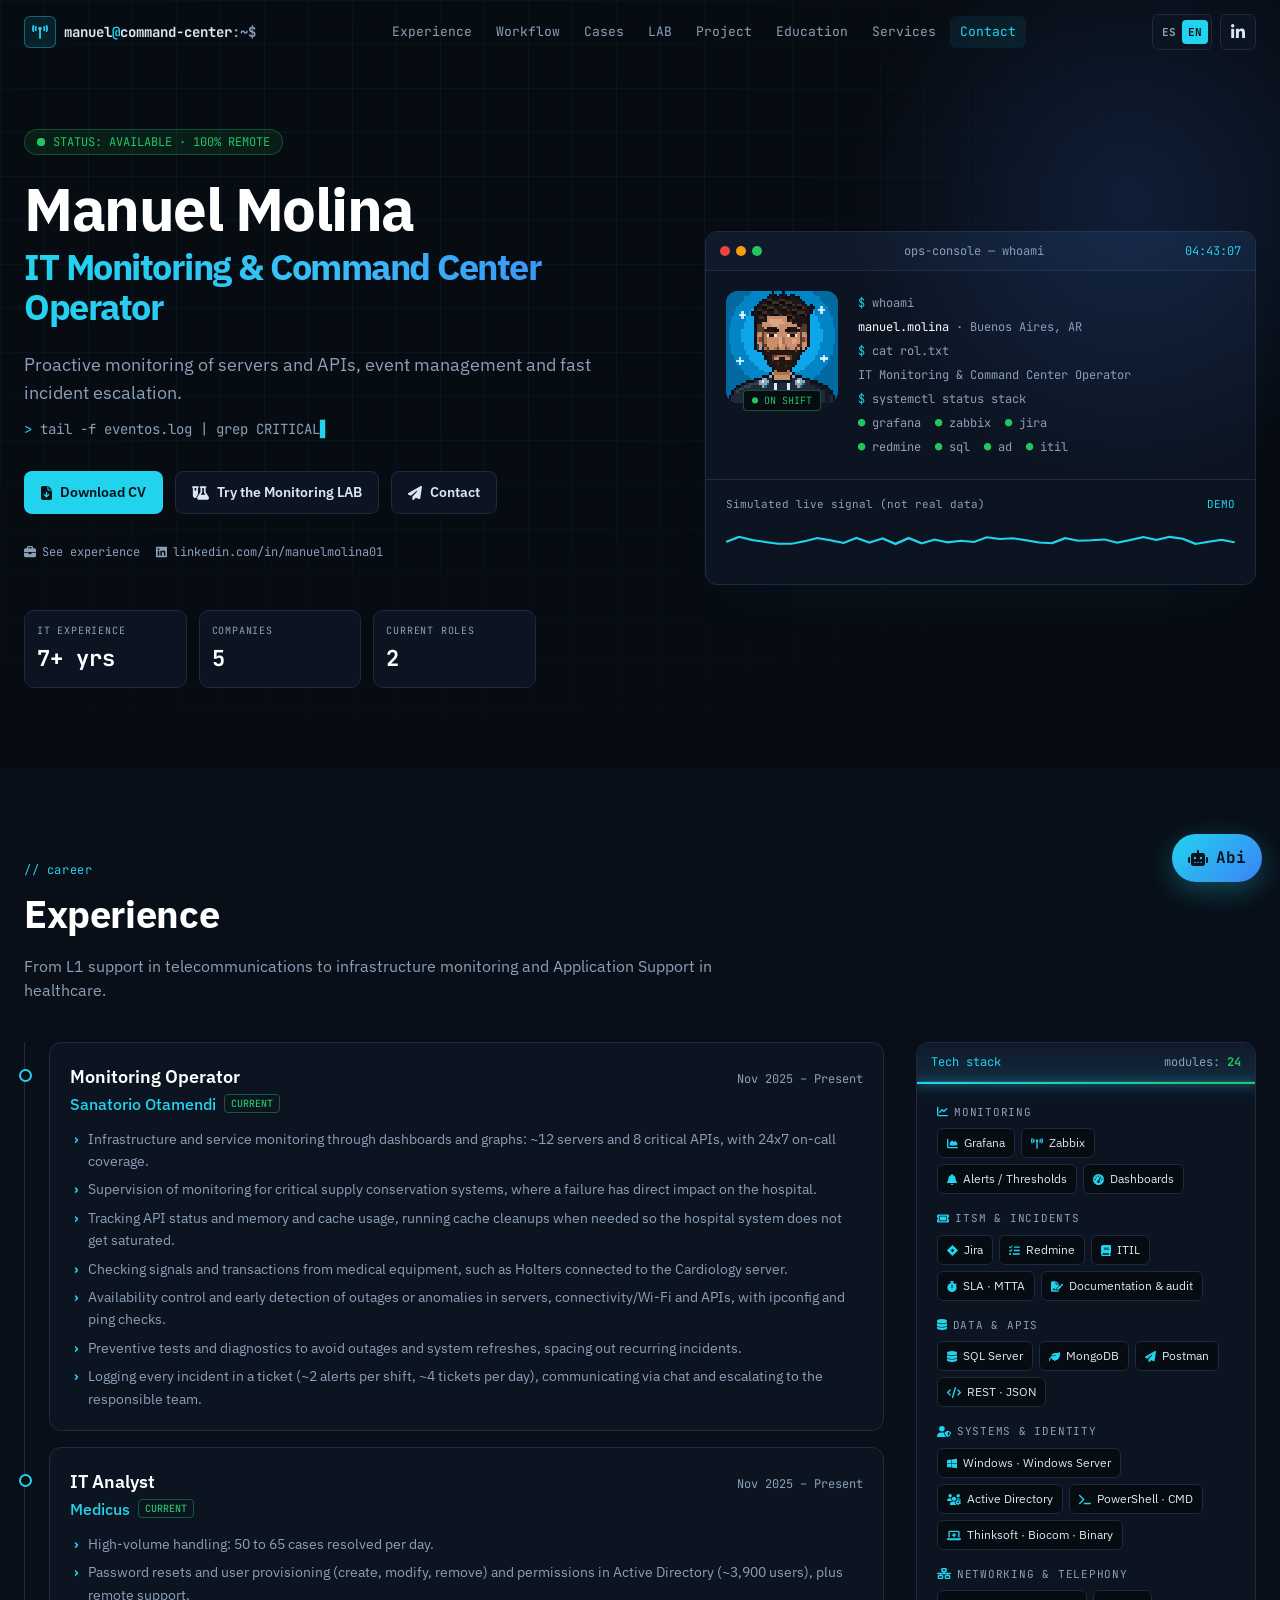
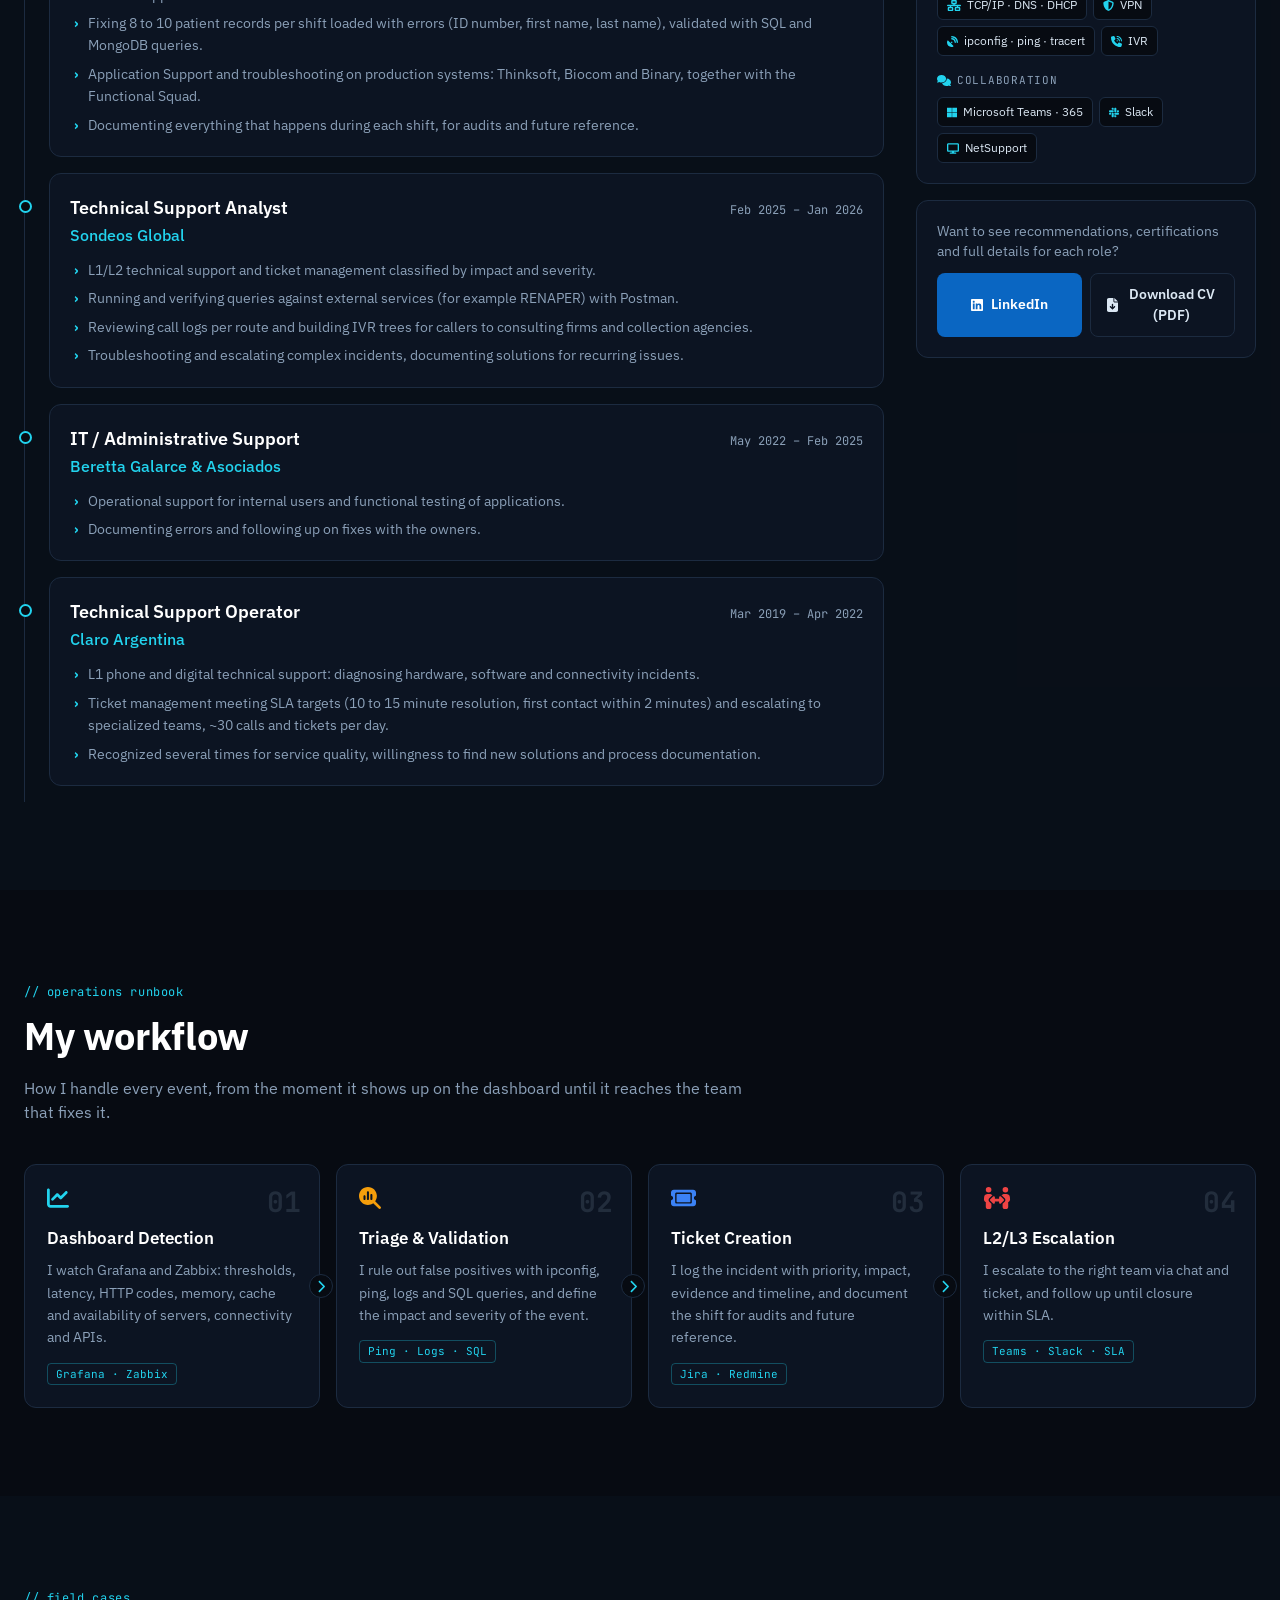
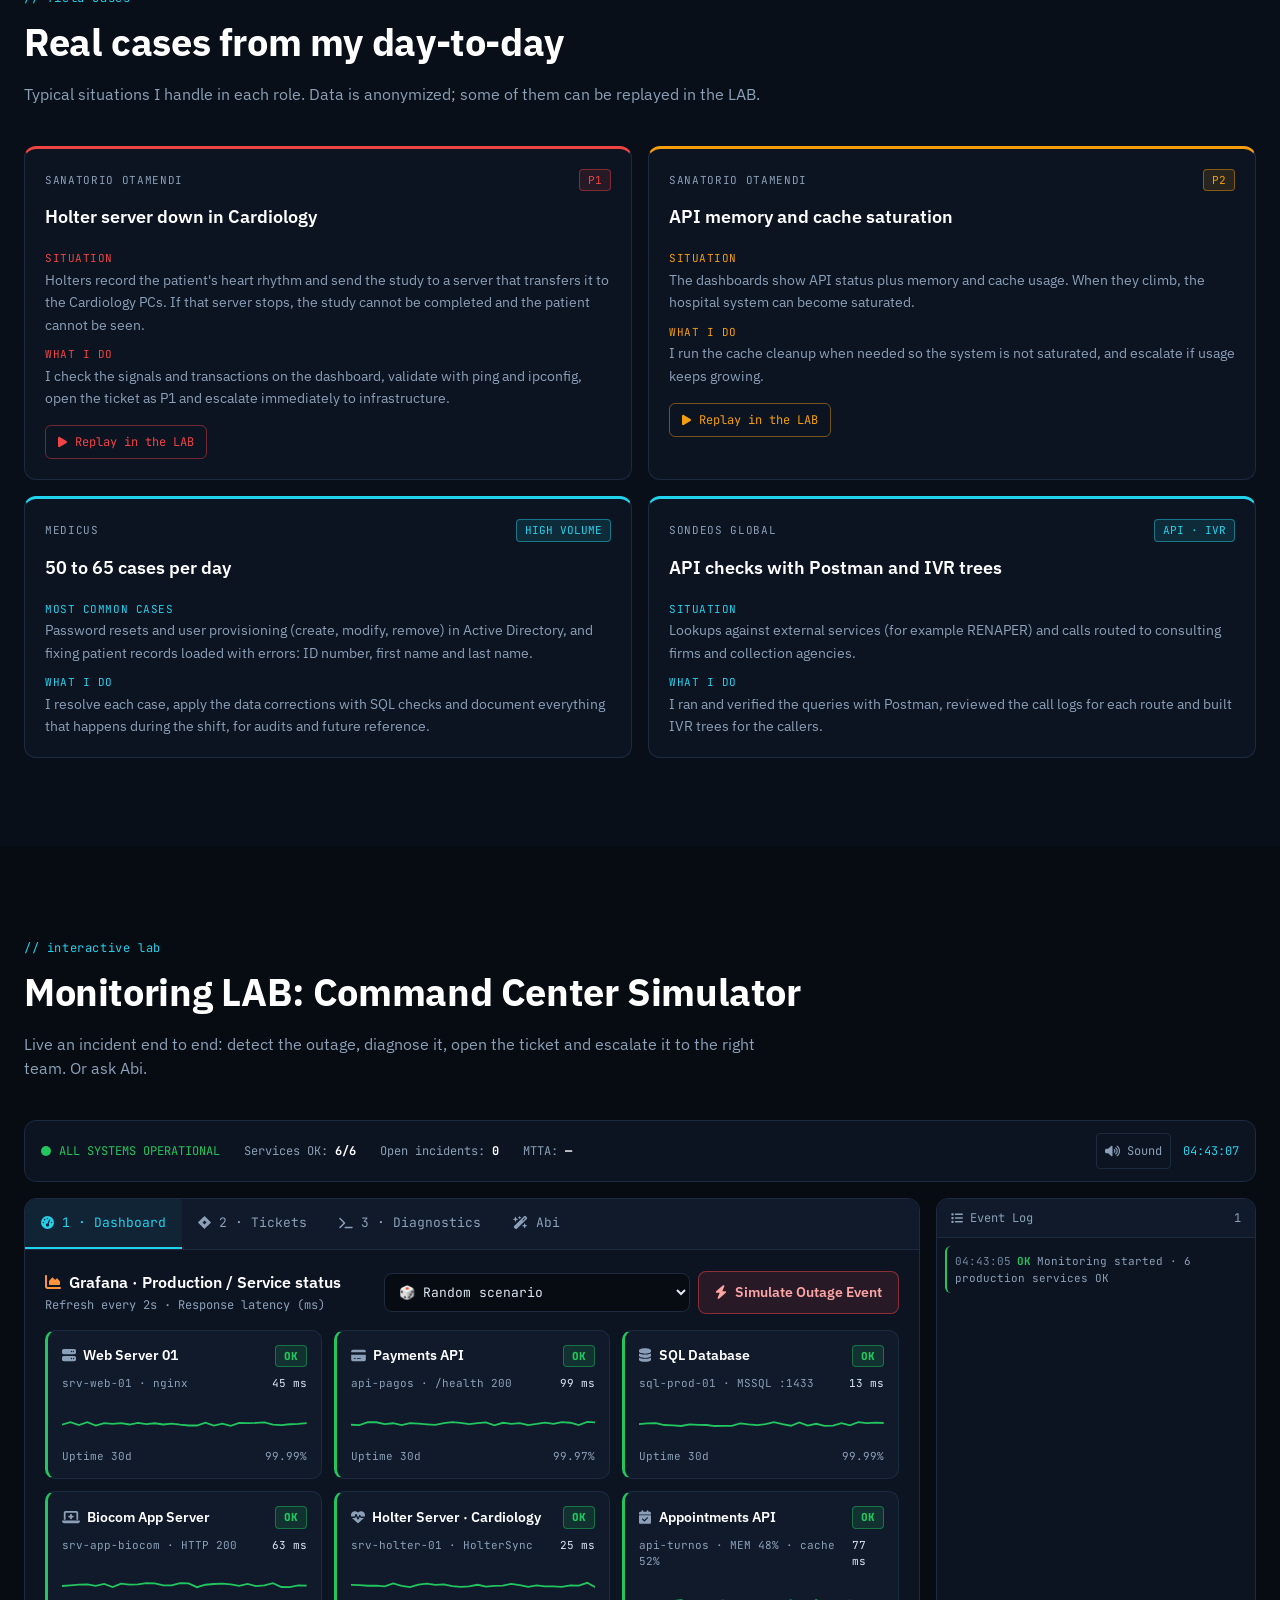
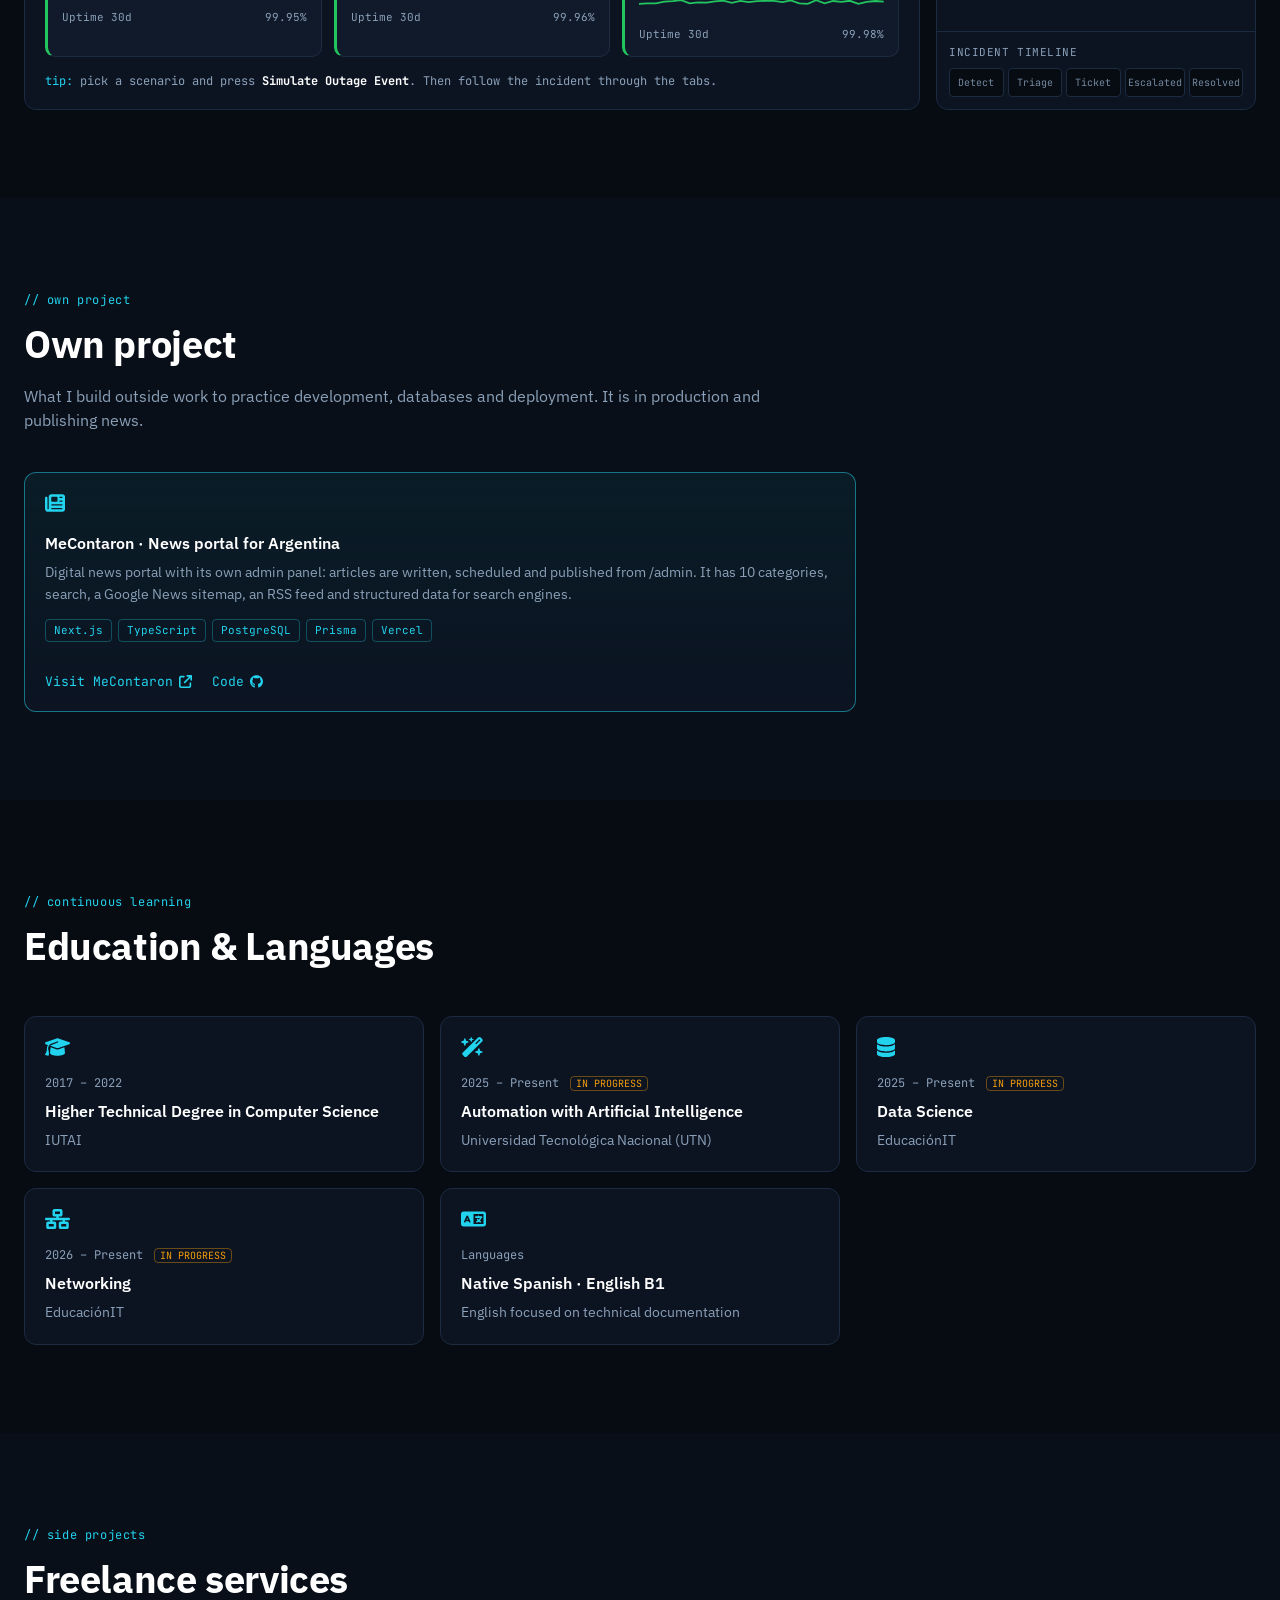
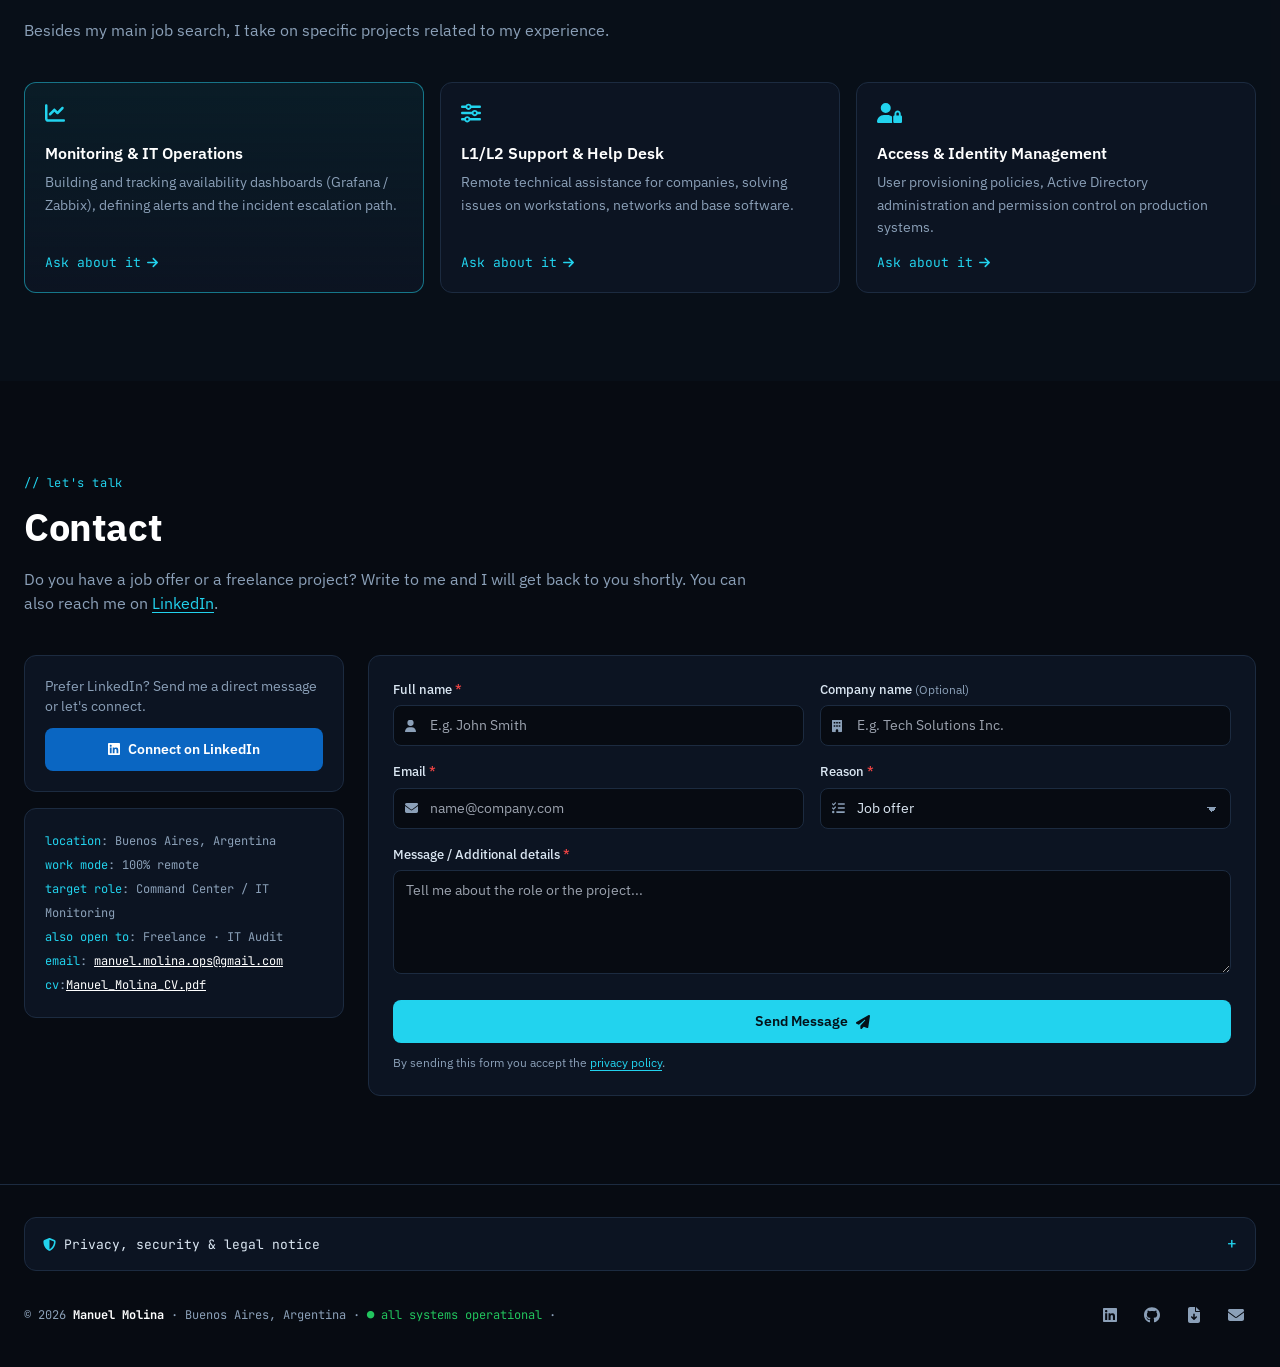
==== commit 5510c3b9: "Proyecto propio: solo MeContaron (único proyecto activo) - La sección pasa de tres proyectos a una t" ====
--- a/en/index.html
+++ b/en/index.html
@@ -72,9 +72,9 @@
   <link href="https://fonts.googleapis.com/css2?family=IBM+Plex+Sans:wght@400;500;600;700&amp;family=JetBrains+Mono:wght@400;500;700&amp;display=swap" rel="stylesheet">
 
   <!-- Tailwind CSS compilado (ver tailwind.config.js) + estilos propios -->
-  <link rel="stylesheet" href="../icons.css?v=20261117">
-  <link rel="stylesheet" href="../tailwind.css?v=20261117">
-  <link rel="stylesheet" href="../style.css?v=20261117">
+  <link rel="stylesheet" href="../icons.css?v=20261118">
+  <link rel="stylesheet" href="../tailwind.css?v=20261118">
+  <link rel="stylesheet" href="../style.css?v=20261118">
 </head>
 <body class="bg-cc-bg text-cc-text font-sans antialiased">
   <a href="#inicio" class="skip-link" data-en="Skip to content">Skip to content</a>
@@ -92,7 +92,7 @@
         <a href="#flujo" class="nav-link" data-en="Workflow">Workflow</a>
         <a href="#casos" class="nav-link" data-en="Cases">Cases</a>
         <a href="#lab" class="nav-link">LAB</a>
-        <a href="#proyectos" class="nav-link" data-en="Projects">Projects</a>
+        <a href="#proyectos" class="nav-link" data-en="Project">Project</a>
         <a href="#formacion" class="nav-link" data-en="Education">Education</a>
         <a href="#servicios" class="nav-link" data-en="Services">Services</a>
         <a href="#contacto" class="nav-link" data-en="Contact">Contact</a>
@@ -598,42 +598,22 @@
       </div>
     </section>
 
-    <!-- ============ PROYECTOS ============ -->
+    <!-- ============ PROYECTO ============ -->
     <section id="proyectos" class="section bg-cc-panel/40">
       <div class="section-head reveal">
-        <span class="eyebrow" data-en="// own projects">// own projects</span>
-        <h2 data-en="Own projects">Own projects</h2>
-        <p data-en="What I build outside work to practice development, databases and deployment. They are published and you can try them.">What I build outside work to practice development, databases and deployment. They are published and you can try them.</p>
-      </div>
-      <div class="mx-auto grid max-w-7xl gap-4 px-4 sm:px-6 md:grid-cols-3">
+        <span class="eyebrow" data-en="// own project">// own project</span>
+        <h2 data-en="Own project">Own project</h2>
+        <p data-en="What I build outside work to practice development, databases and deployment. It is in production and publishing news.">What I build outside work to practice development, databases and deployment. It is in production and publishing news.</p>
+      </div>
+      <div class="proj-single px-4 sm:px-6">
         <article class="service-card highlight reveal">
           <i class="fa-solid fa-newspaper" aria-hidden="true"></i>
-          <h3 data-en="News portal">News portal</h3>
-          <p data-en="Digital news portal with its own admin panel: articles are written, scheduled and published from /admin. Includes search, a Google News sitemap, RSS and structured data.">Digital news portal with its own admin panel: articles are written, scheduled and published from /admin. Includes search, a Google News sitemap, RSS and structured data.</p>
-          <ul class="proj-tags" aria-label="Stack"><li class="flow-tag">Next.js</li><li class="flow-tag">TypeScript</li><li class="flow-tag">PostgreSQL</li><li class="flow-tag">Prisma</li></ul>
+          <h3>MeContaron · <span data-en="News portal for Argentina">News portal for Argentina</span></h3>
+          <p data-en="Digital news portal with its own admin panel: articles are written, scheduled and published from /admin. It has 10 categories, search, a Google News sitemap, an RSS feed and structured data for search engines.">Digital news portal with its own admin panel: articles are written, scheduled and published from /admin. It has 10 categories, search, a Google News sitemap, an RSS feed and structured data for search engines.</p>
+          <ul class="proj-tags" aria-label="Stack"><li class="flow-tag">Next.js</li><li class="flow-tag">TypeScript</li><li class="flow-tag">PostgreSQL</li><li class="flow-tag">Prisma</li><li class="flow-tag">Vercel</li></ul>
           <div class="proj-links">
-            <a href="https://portal-noticias-zeta.vercel.app" class="service-cta" target="_blank" rel="noopener noreferrer"><span data-en="Live demo">Live demo</span> <i class="fa-solid fa-arrow-up-right-from-square" aria-hidden="true"></i></a>
+            <a href="https://portal-noticias-zeta.vercel.app" class="service-cta" target="_blank" rel="noopener noreferrer"><span data-en="Visit MeContaron">Visit MeContaron</span> <i class="fa-solid fa-arrow-up-right-from-square" aria-hidden="true"></i></a>
             <a href="https://github.com/ThePantera/portal-noticias" class="service-cta" target="_blank" rel="noopener noreferrer"><span data-en="Code">Code</span> <i class="fa-brands fa-github" aria-hidden="true"></i></a>
-          </div>
-        </article>
-        <article class="service-card reveal">
-          <i class="fa-solid fa-bag-shopping" aria-hidden="true"></i>
-          <h3 data-en="Perfume e-commerce">Perfume e-commerce</h3>
-          <p data-en="Catalog with search, filters and sorting, prices in ARS and USD, and checkout through WhatsApp. Includes an admin panel. Beta stage.">Catalog with search, filters and sorting, prices in ARS and USD, and checkout through WhatsApp. Includes an admin panel. Beta stage.</p>
-          <ul class="proj-tags" aria-label="Stack"><li class="flow-tag">Next.js</li><li class="flow-tag">TypeScript</li><li class="flow-tag">PostgreSQL</li><li class="flow-tag">Prisma</li></ul>
-          <div class="proj-links">
-            <a href="https://aura-luxury-beige.vercel.app" class="service-cta" target="_blank" rel="noopener noreferrer"><span data-en="Live demo">Live demo</span> <i class="fa-solid fa-arrow-up-right-from-square" aria-hidden="true"></i></a>
-            <a href="https://github.com/ThePantera/Aura_Luxury" class="service-cta" target="_blank" rel="noopener noreferrer"><span data-en="Code">Code</span> <i class="fa-brands fa-github" aria-hidden="true"></i></a>
-          </div>
-        </article>
-        <article class="service-card reveal">
-          <i class="fa-solid fa-gamepad" aria-hidden="true"></i>
-          <h3>Truco con los compas</h3>
-          <p data-en="Argentine Truco in the browser: play against bots or with your coworkers through a room code (1 vs 1, 2 vs 2 and 3 vs 3).">Argentine Truco in the browser: play against bots or with your coworkers through a room code (1 vs 1, 2 vs 2 and 3 vs 3).</p>
-          <ul class="proj-tags" aria-label="Stack"><li class="flow-tag">JavaScript</li><li class="flow-tag">HTML</li><li class="flow-tag">CSS</li></ul>
-          <div class="proj-links">
-            <a href="https://thepantera.github.io/Truco-con-los-compas/" class="service-cta" target="_blank" rel="noopener noreferrer"><span data-en="Play">Play</span> <i class="fa-solid fa-arrow-up-right-from-square" aria-hidden="true"></i></a>
-            <a href="https://github.com/ThePantera/Truco-con-los-compas" class="service-cta" target="_blank" rel="noopener noreferrer"><span data-en="Code">Code</span> <i class="fa-brands fa-github" aria-hidden="true"></i></a>
           </div>
         </article>
       </div>
@@ -850,7 +830,7 @@
   <a href="#inicio" class="back-to-top" id="backToTop" aria-label="Back to top"><i class="fa-solid fa-arrow-up" aria-hidden="true"></i></a>
   <div id="alertFlash" class="alert-flash" aria-hidden="true"></div>
 
-  <script src="../script.js?v=20261117" defer=""></script>
+  <script src="../script.js?v=20261118" defer=""></script>
 
 
 </body></html>
--- a/style.css
+++ b/style.css
@@ -411,3 +411,7 @@
 footer .text-base { gap: 2px; }
 footer .text-base a { display: inline-grid; place-items: center; min-width: 40px; min-height: 40px; }
 #soundToggle { min-height: 36px; }
+
+/* Proyecto propio (tarjeta única, alineada a la izquierda con el título de la sección) */
+.proj-single { max-width: 80rem; margin: 0 auto; }
+.proj-single .service-card { max-width: 52rem; }
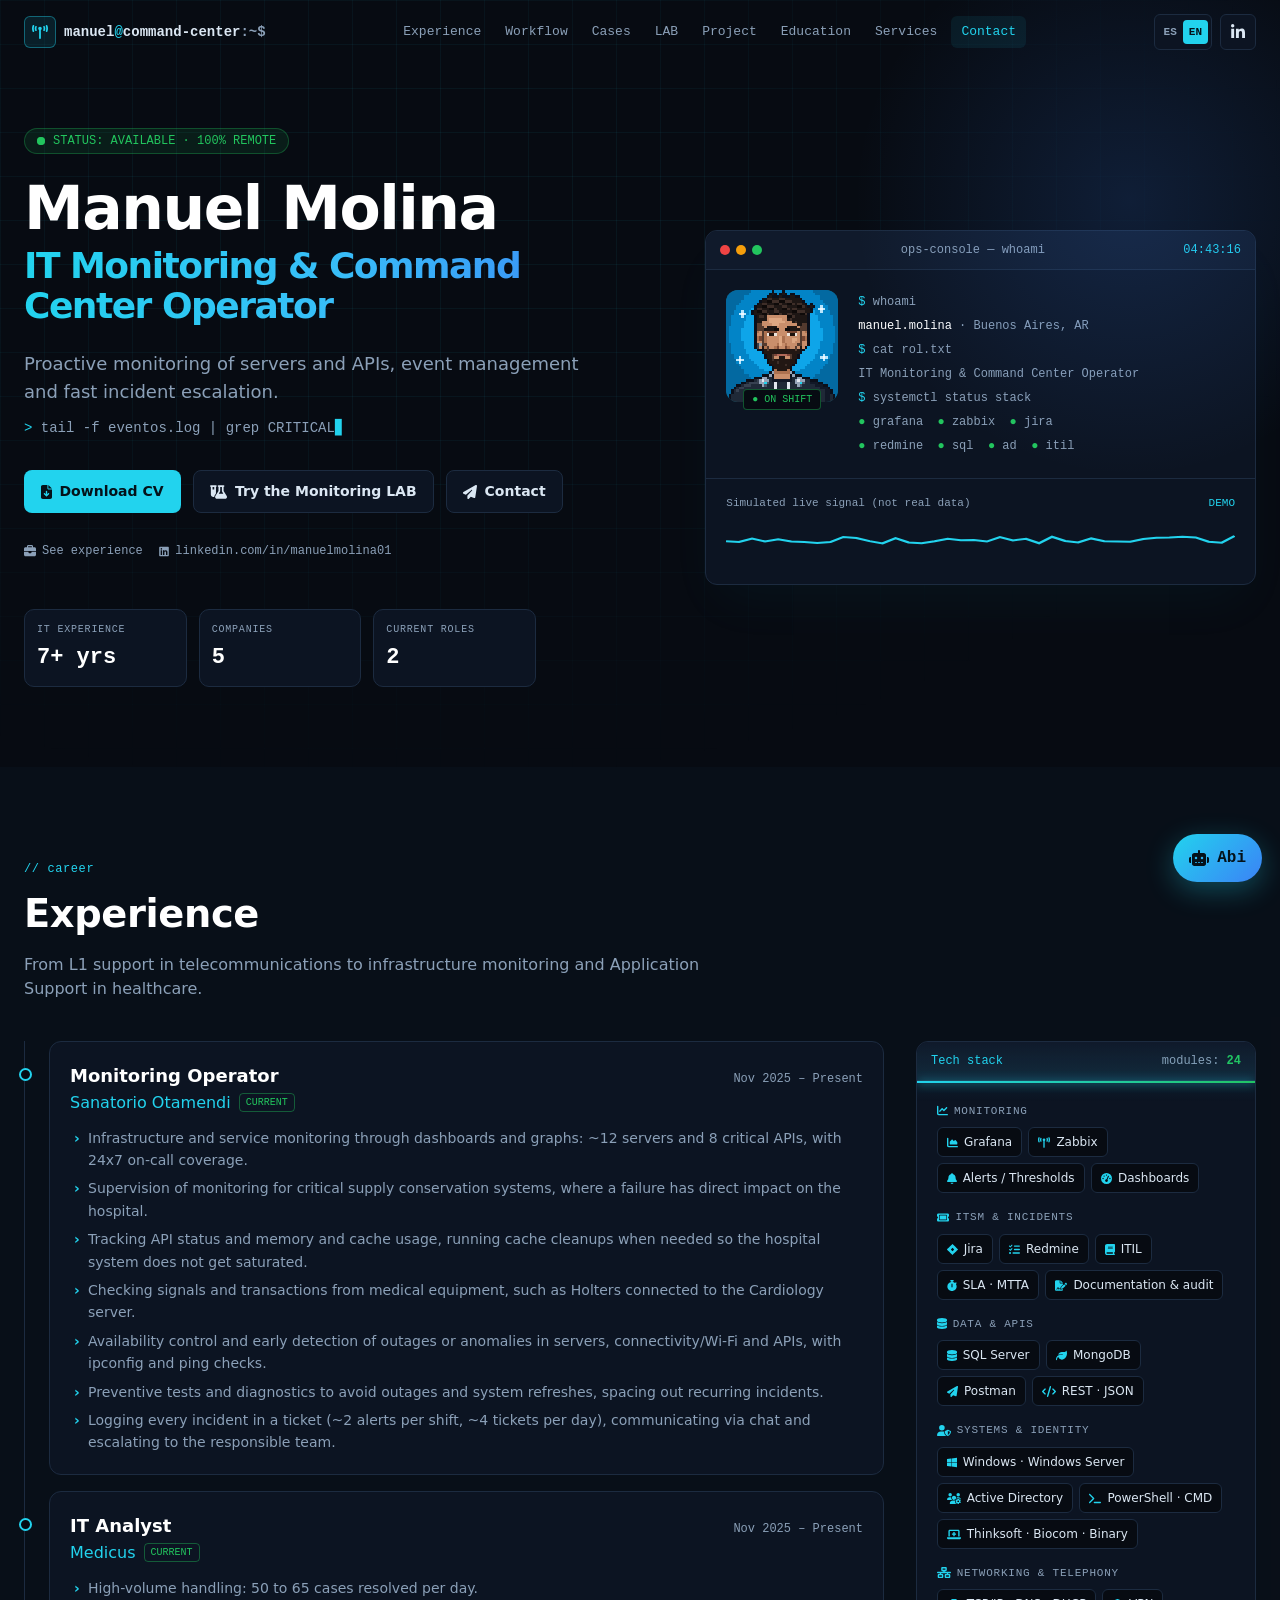
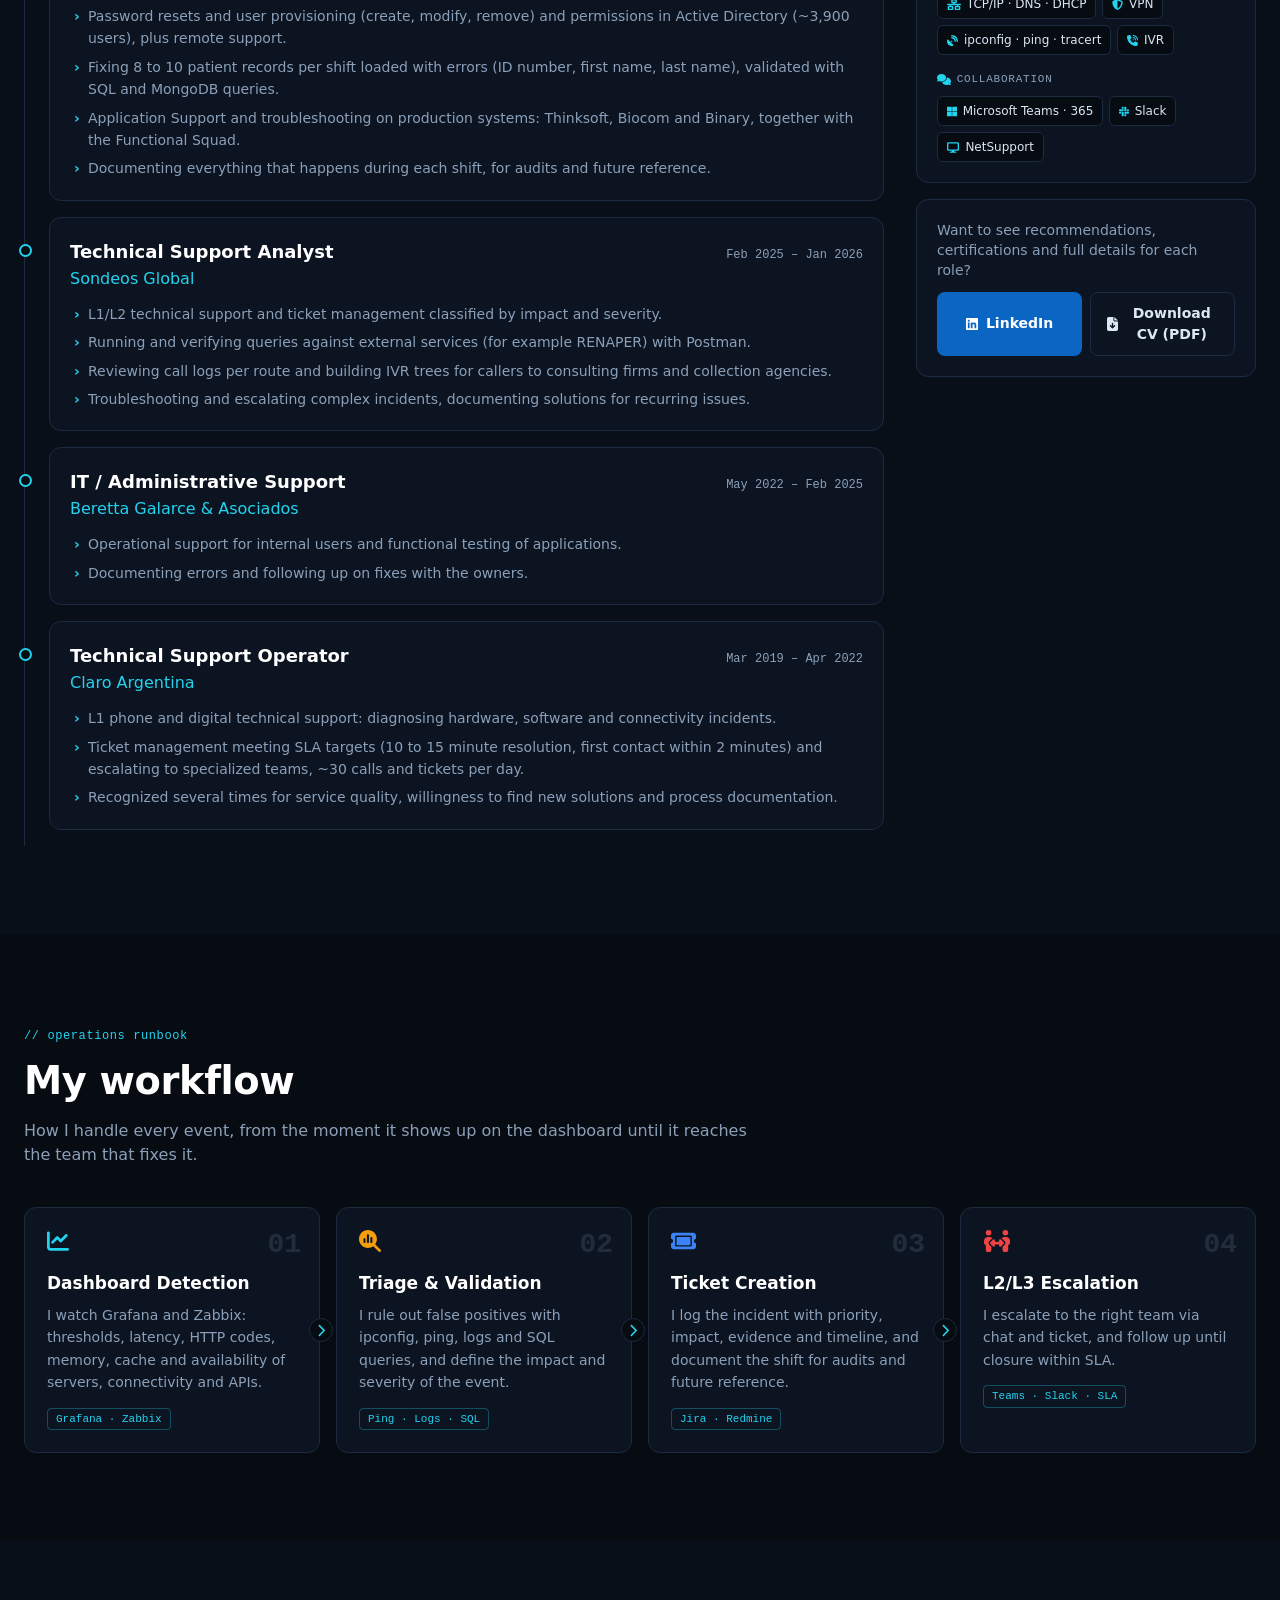
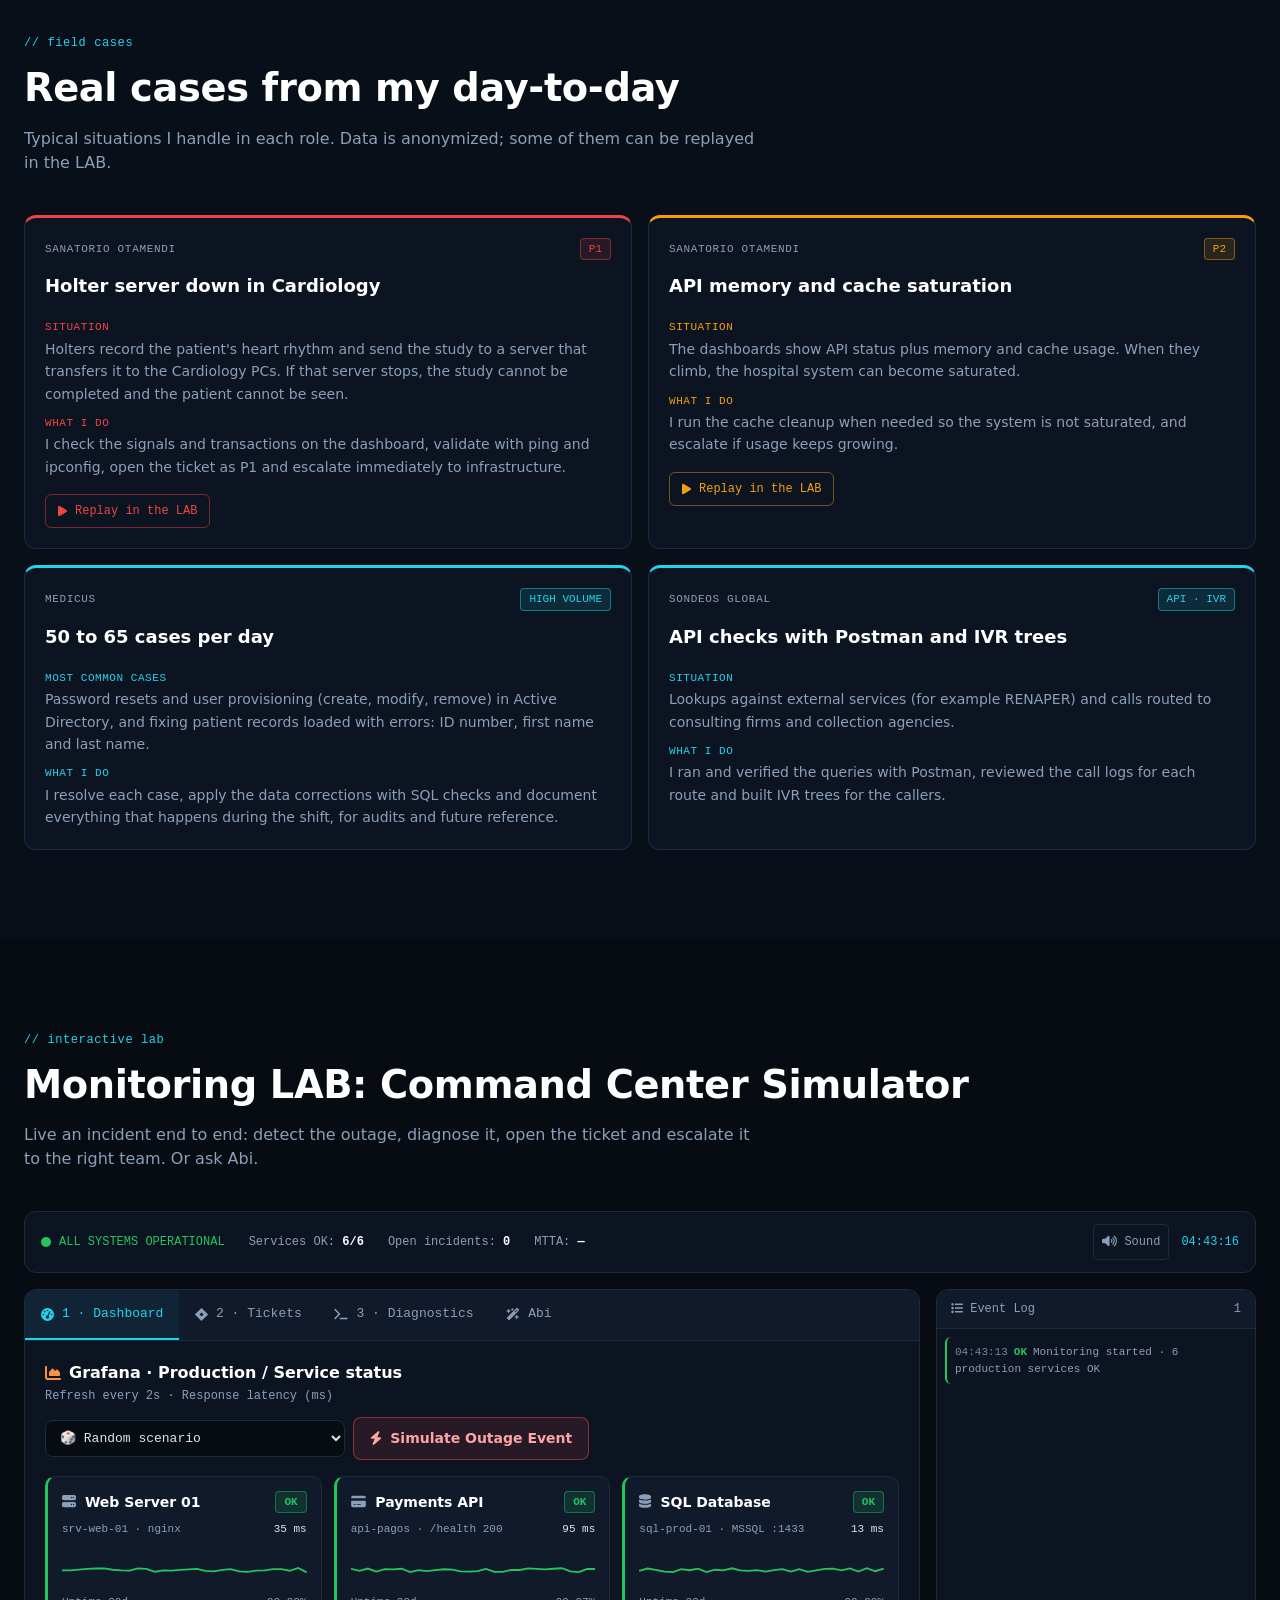
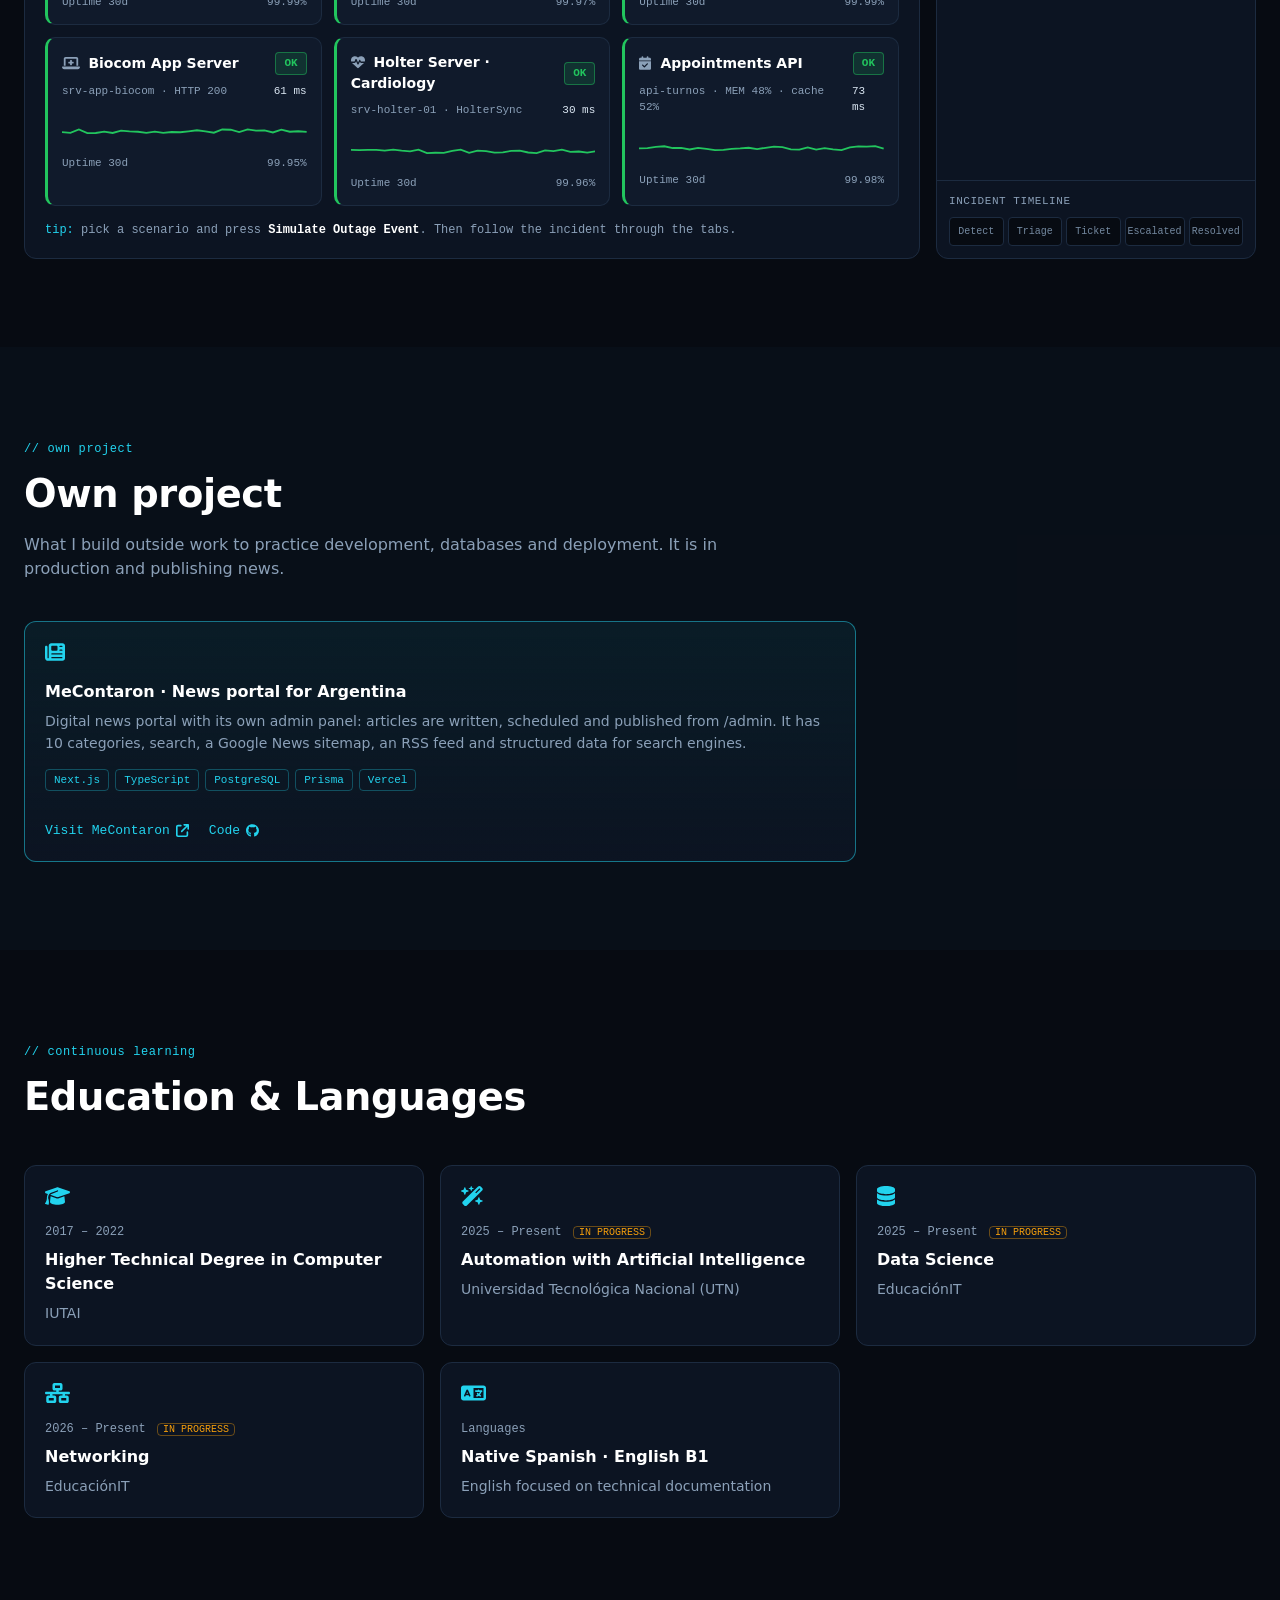
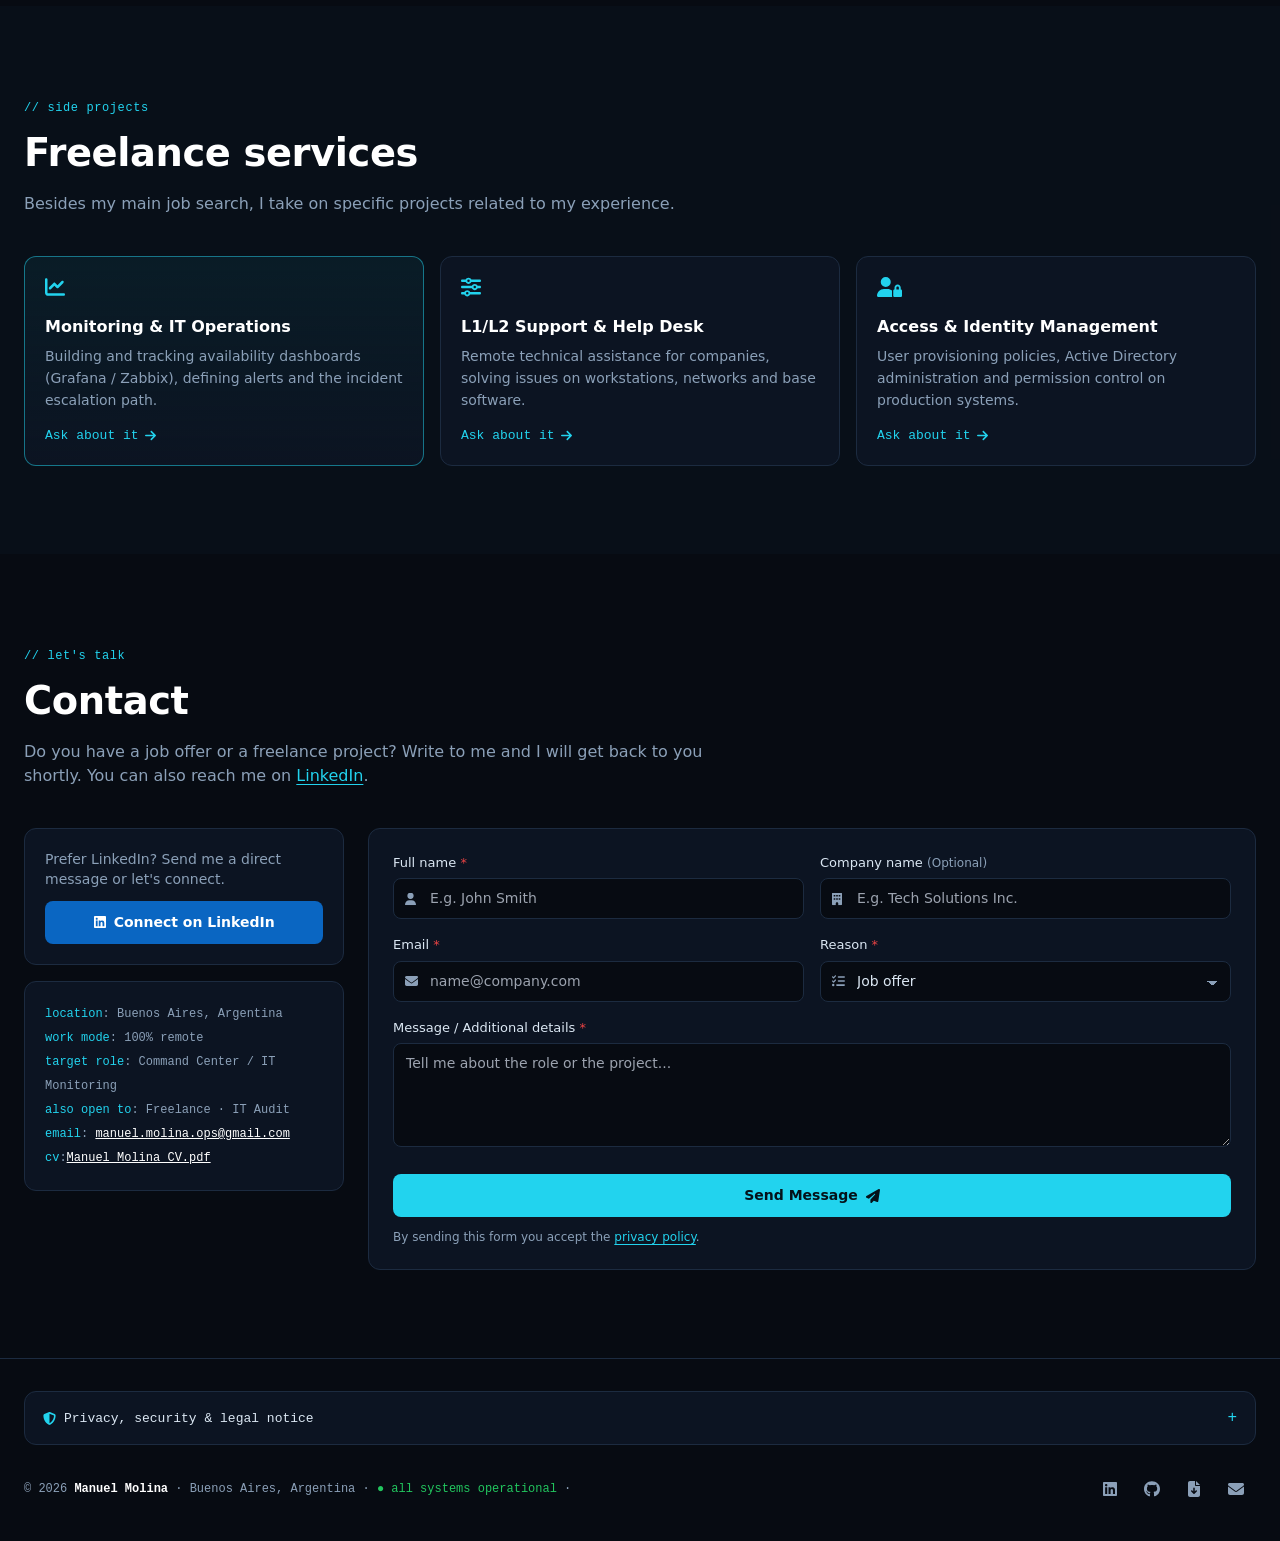
==== commit 62cef15a: "Seguridad y SEO técnico: CSP por meta, JSON-LD con grafo y generador noindex - Content-Security-Poli" ====
--- a/en/index.html
+++ b/en/index.html
@@ -1,6 +1,9 @@
 <!DOCTYPE html>
 <html lang="en"><head>
   <meta charset="UTF-8">
+  <!-- CSP: sin scripts inline ni de terceros. Si se suma un servicio externo (fuente, API, imagen), agregarlo acá.
+       Los estilos inline se permiten porque el sitio usa atributos style (p. ej. --i en los chips). -->
+  <meta http-equiv="Content-Security-Policy" content="default-src 'self'; script-src 'self'; style-src 'self' 'unsafe-inline' https://fonts.googleapis.com; font-src https://fonts.gstatic.com; img-src 'self' data:; connect-src 'self' https://api.counterapi.dev https://formspree.io; form-action https://formspree.io; base-uri 'self'; object-src 'none'">
   <meta name="viewport" content="width=device-width, initial-scale=1.0">
   <title>Manuel Molina | IT Monitoring &amp; Command Center Operator</title>
   <meta name="description" content="Manuel Molina — IT Monitoring &amp; Command Center Operator (100% remote). Proactive monitoring of servers and APIs with Grafana and Zabbix, event management, Jira/Redmine ticketing and N2/N3 escalation with ITIL.">
@@ -25,41 +28,63 @@
   <script type="application/ld+json">
   {
     "@context": "https://schema.org",
-    "@type": "Person",
-    "name": "Manuel Molina",
-    "jobTitle": "IT Monitoring & Command Center Operator",
-    "url": "https://thepantera.github.io/mi-portfolio/en/",
-    "image": "https://thepantera.github.io/mi-portfolio/avatar-pixel.png",
-    "address": {
-      "@type": "PostalAddress",
-      "addressLocality": "Buenos Aires",
-      "addressCountry": "AR"
-    },
-    "alumniOf": {
-      "@type": "EducationalOrganization",
-      "name": "IUTAI"
-    },
-    "knowsLanguage": [
-      "es",
-      "en"
-    ],
-    "knowsAbout": [
-      "IT Monitoring",
-      "Command Center",
-      "Grafana",
-      "Zabbix",
-      "Incident Management",
-      "ITIL",
-      "Jira",
-      "Redmine",
-      "SQL Server",
-      "MongoDB",
-      "Active Directory",
-      "Application Support"
-    ],
-    "sameAs": [
-      "https://www.linkedin.com/in/manuelmolina01",
-      "https://github.com/ThePantera"
+    "@graph": [
+      {
+        "@type": "Person",
+        "@id": "https://thepantera.github.io/mi-portfolio/#persona",
+        "name": "Manuel Molina",
+        "jobTitle": "IT Monitoring & Command Center Operator",
+        "description": "IT Monitoring & Command Center Operator in Buenos Aires, Argentina. Proactive monitoring of servers and APIs, incident management and escalation.",
+        "mainEntityOfPage": {
+          "@id": "https://thepantera.github.io/mi-portfolio/#sitio"
+        },
+        "url": "https://thepantera.github.io/mi-portfolio/en/",
+        "image": "https://thepantera.github.io/mi-portfolio/avatar-pixel.png",
+        "address": {
+          "@type": "PostalAddress",
+          "addressLocality": "Buenos Aires",
+          "addressCountry": "AR"
+        },
+        "alumniOf": {
+          "@type": "EducationalOrganization",
+          "name": "IUTAI"
+        },
+        "knowsLanguage": [
+          "es",
+          "en"
+        ],
+        "knowsAbout": [
+          "IT Monitoring",
+          "Command Center",
+          "Grafana",
+          "Zabbix",
+          "Incident Management",
+          "ITIL",
+          "Jira",
+          "Redmine",
+          "SQL Server",
+          "MongoDB",
+          "Active Directory",
+          "Application Support"
+        ],
+        "sameAs": [
+          "https://www.linkedin.com/in/manuelmolina01",
+          "https://github.com/ThePantera"
+        ]
+      },
+      {
+        "@type": "WebSite",
+        "@id": "https://thepantera.github.io/mi-portfolio/#sitio",
+        "url": "https://thepantera.github.io/mi-portfolio/en/",
+        "name": "Manuel Molina — Portfolio",
+        "inLanguage": [
+          "es-AR",
+          "en"
+        ],
+        "author": {
+          "@id": "https://thepantera.github.io/mi-portfolio/#persona"
+        }
+      }
     ]
   }
   </script>
@@ -72,9 +97,9 @@
   <link href="https://fonts.googleapis.com/css2?family=IBM+Plex+Sans:wght@400;500;600;700&amp;family=JetBrains+Mono:wght@400;500;700&amp;display=swap" rel="stylesheet">
 
   <!-- Tailwind CSS compilado (ver tailwind.config.js) + estilos propios -->
-  <link rel="stylesheet" href="../icons.css?v=20261118">
-  <link rel="stylesheet" href="../tailwind.css?v=20261118">
-  <link rel="stylesheet" href="../style.css?v=20261118">
+  <link rel="stylesheet" href="../icons.css?v=20261119">
+  <link rel="stylesheet" href="../tailwind.css?v=20261119">
+  <link rel="stylesheet" href="../style.css?v=20261119">
 </head>
 <body class="bg-cc-bg text-cc-text font-sans antialiased">
   <a href="#inicio" class="skip-link" data-en="Skip to content">Skip to content</a>
@@ -158,7 +183,7 @@
           <div class="grid gap-5 p-5 sm:grid-cols-[auto_1fr]">
             <div class="relative mx-auto h-28 w-28 sm:mx-0">
               <div class="absolute inset-0 rounded-xl border border-cc-cyan/40 bg-cc-cyan/5"></div>
-              <img src="../avatar-pixel.png" alt="Manuel Molina — pixel art" width="112" height="112" class="pixelated relative h-28 w-28 rounded-xl" onerror="this.style.display='none'">
+              <img src="../avatar-pixel.png" alt="Manuel Molina — pixel art" width="112" height="112" class="pixelated relative h-28 w-28 rounded-xl">
               <span class="absolute -bottom-2 left-1/2 -translate-x-1/2 whitespace-nowrap rounded border border-cc-ok/40 bg-cc-bg px-2 py-0.5 font-mono text-[10px] text-cc-ok">● ON SHIFT</span>
             </div>
             <pre class="overflow-x-auto font-mono text-xs leading-6 text-cc-muted"><span class="text-cc-cyan">$</span> whoami
@@ -830,7 +855,7 @@
   <a href="#inicio" class="back-to-top" id="backToTop" aria-label="Back to top"><i class="fa-solid fa-arrow-up" aria-hidden="true"></i></a>
   <div id="alertFlash" class="alert-flash" aria-hidden="true"></div>
 
-  <script src="../script.js?v=20261118" defer=""></script>
+  <script src="../script.js?v=20261119" defer=""></script>
 
 
 </body></html>
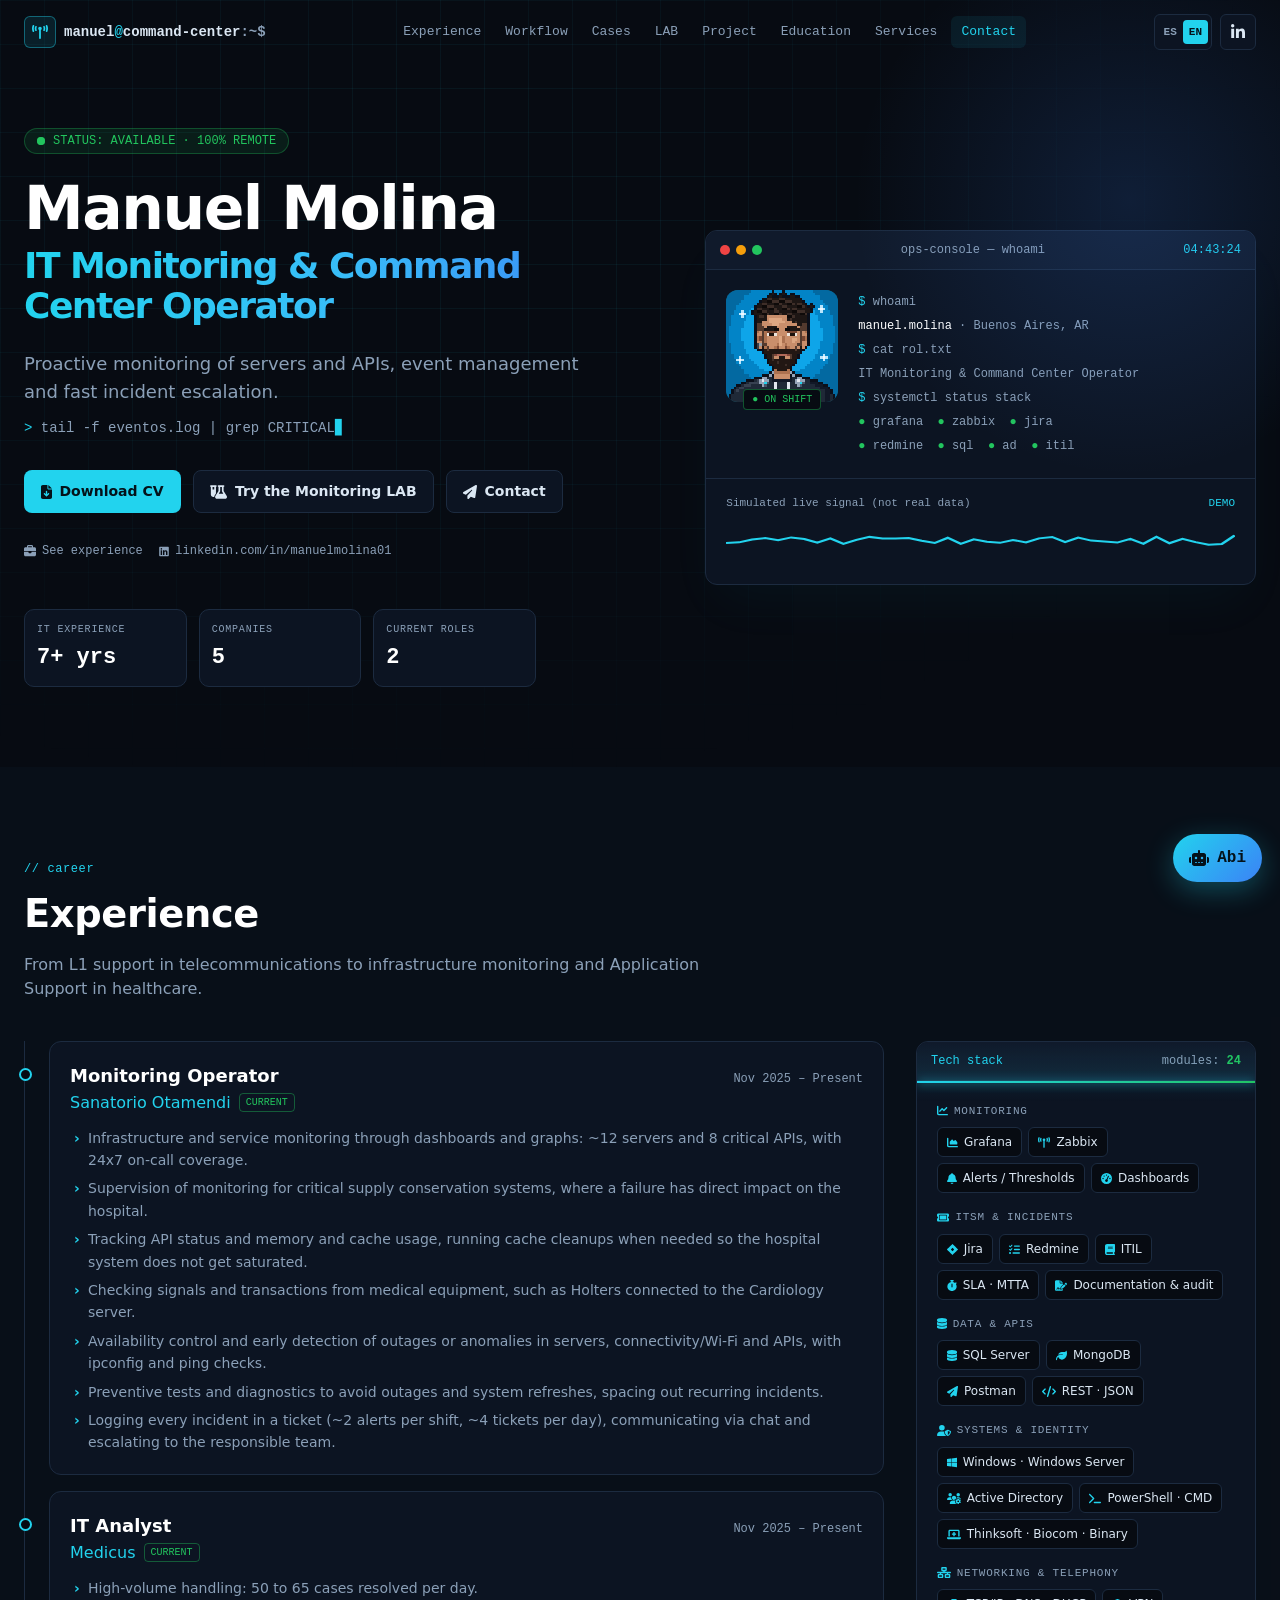
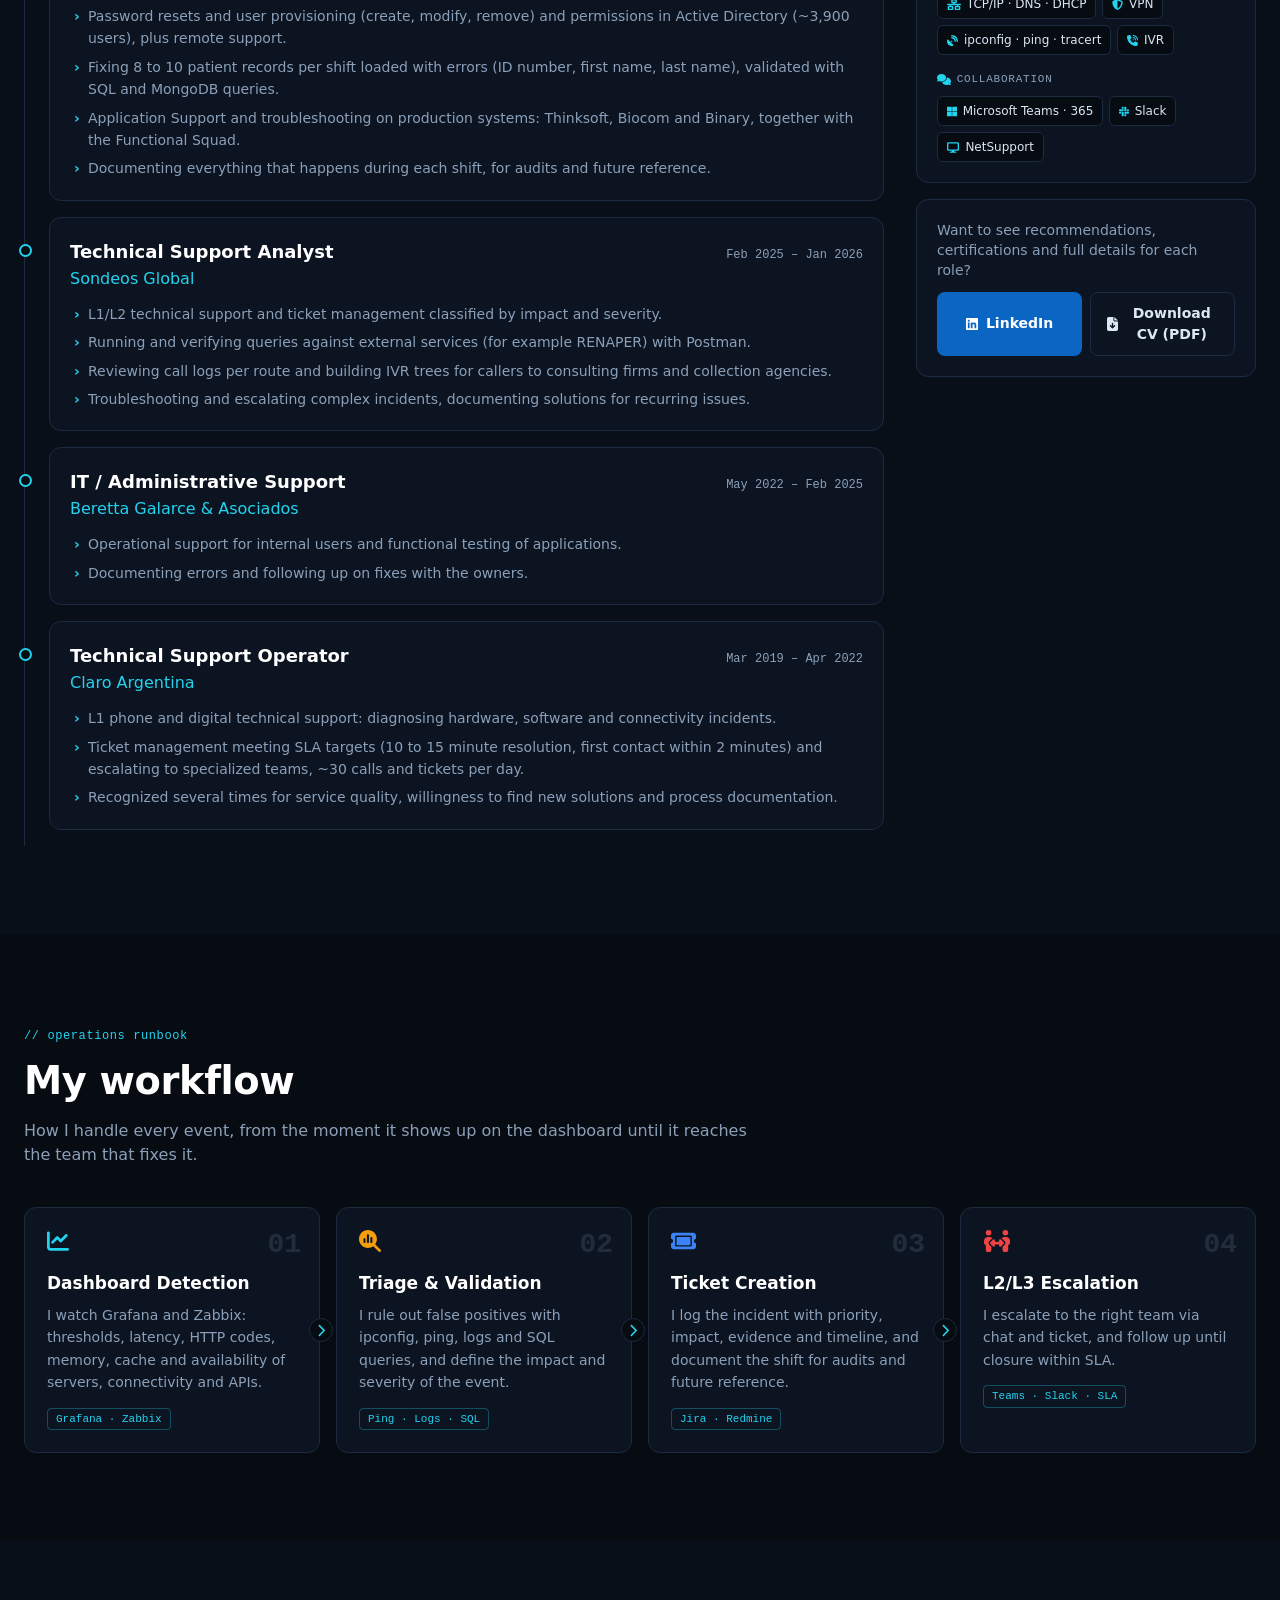
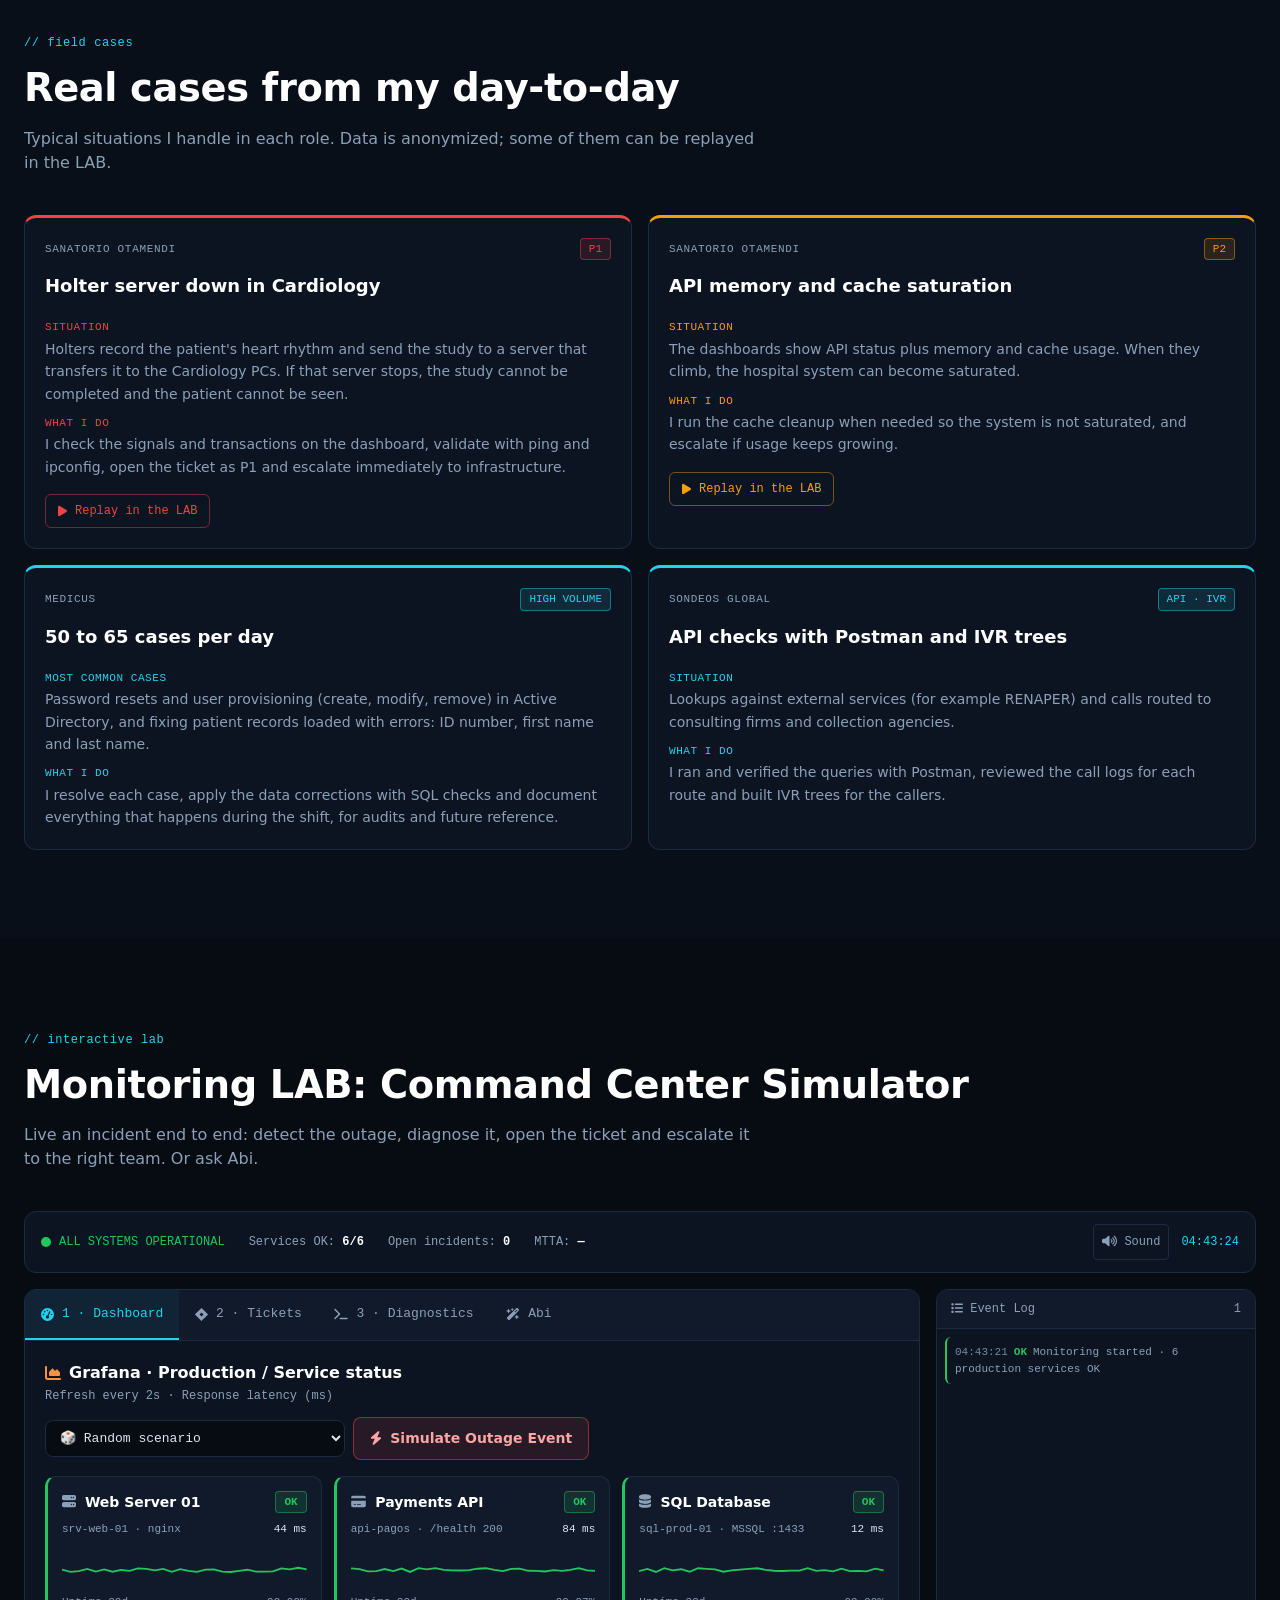
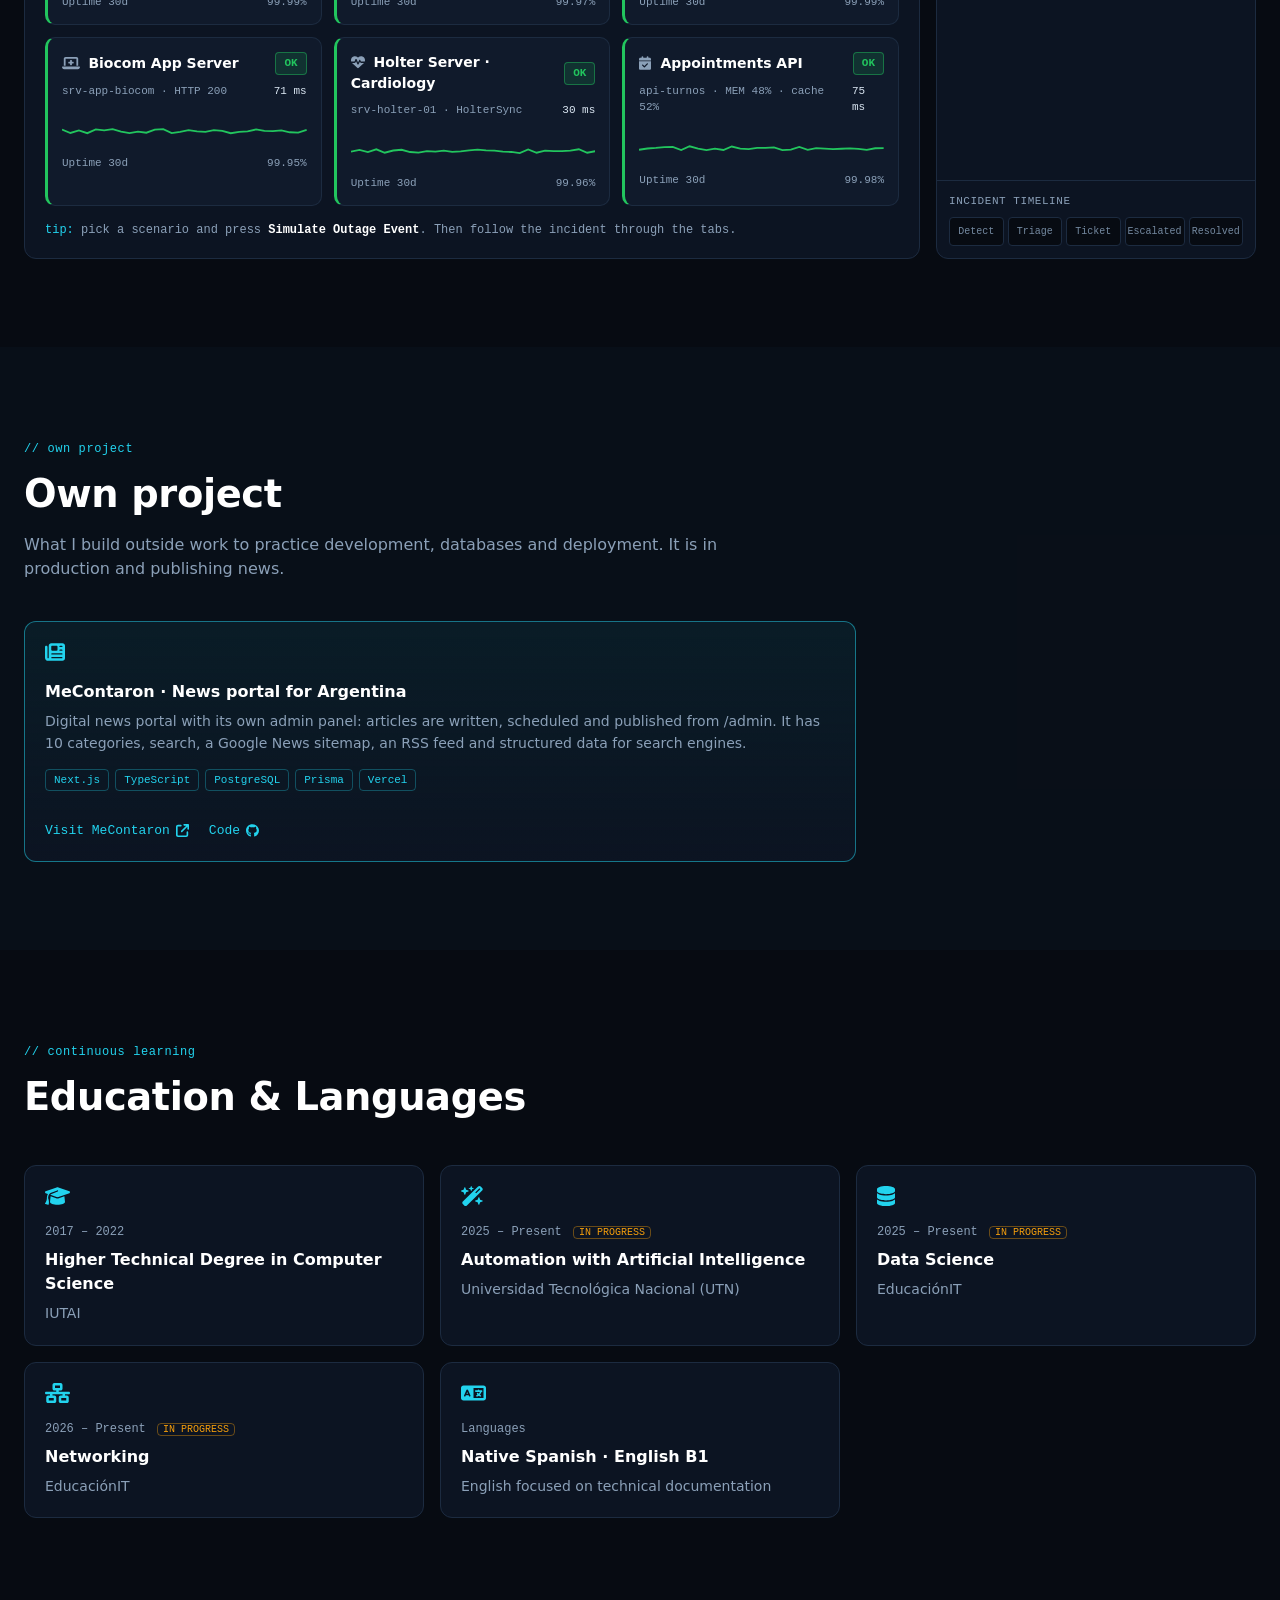
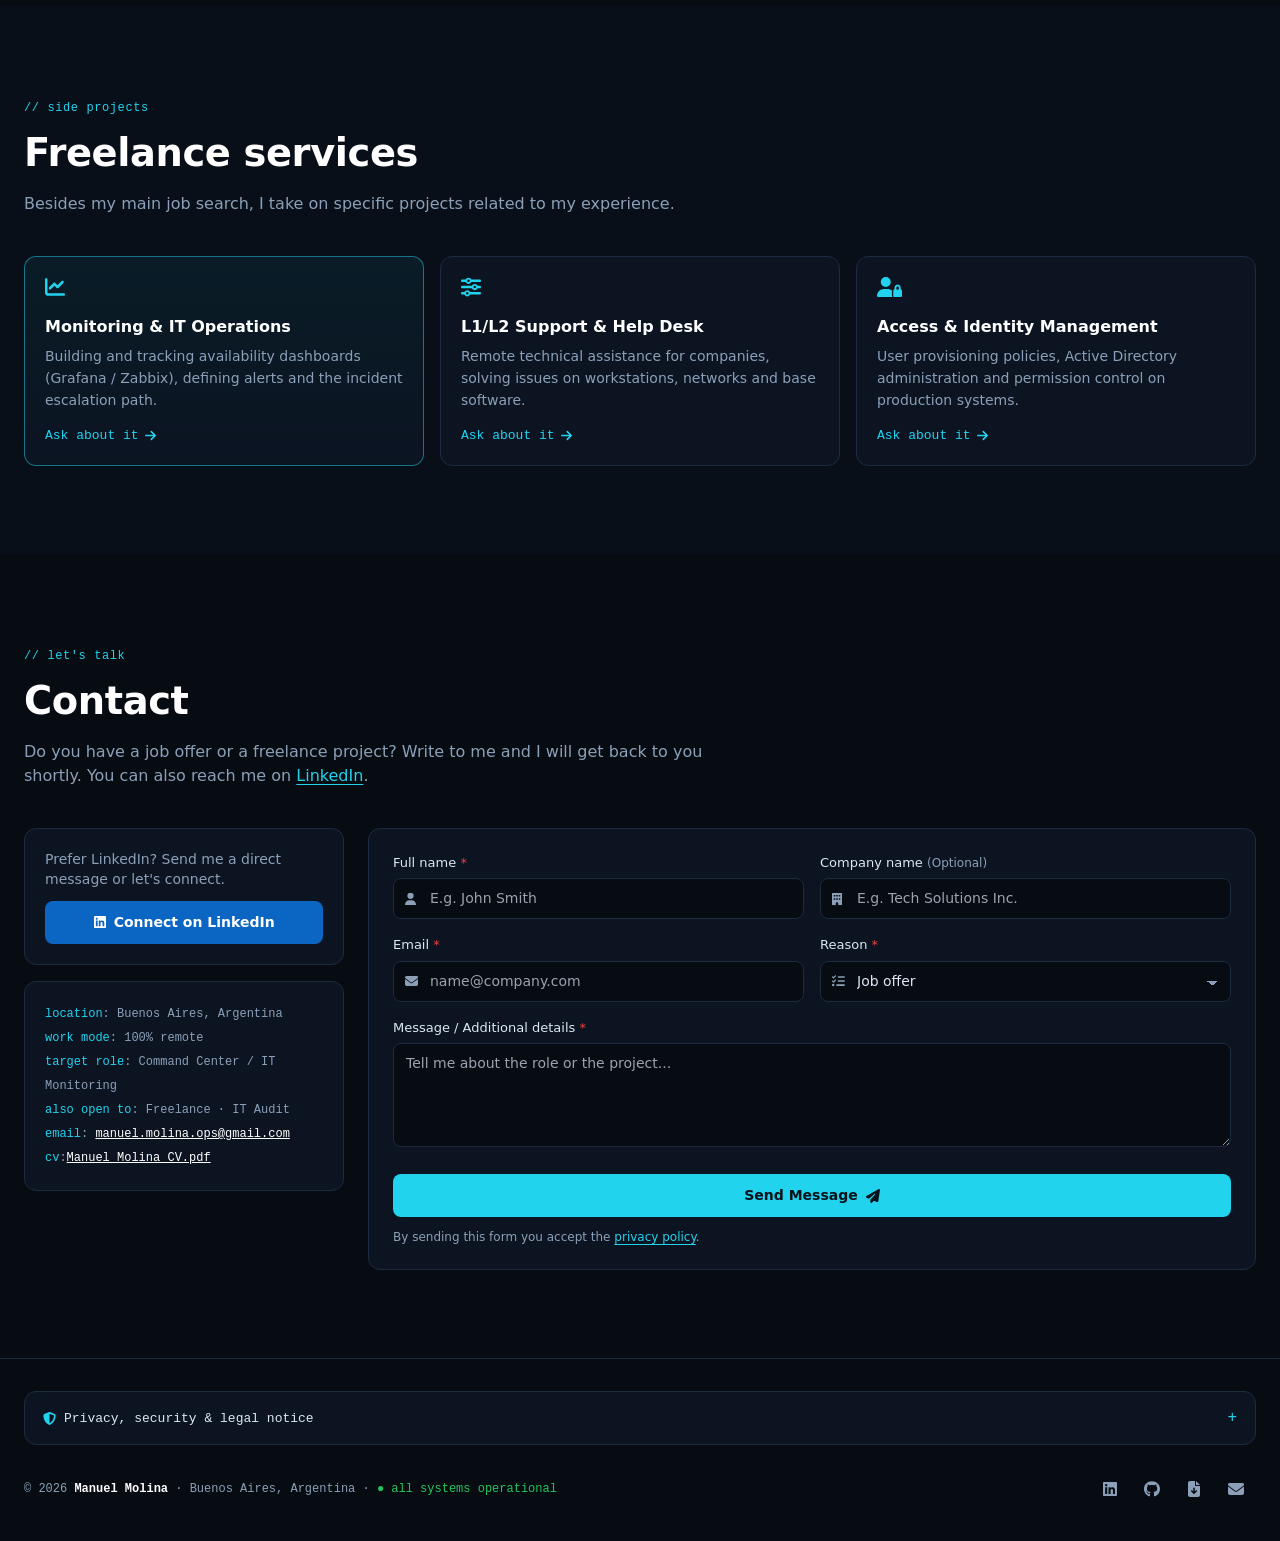
==== commit 3f8f06e1: "Quitar contador de visitas (servicio caído) y pulir accesibilidad - counterapi.dev v1 devuelve HTTP " ====
--- a/en/index.html
+++ b/en/index.html
@@ -3,7 +3,7 @@
   <meta charset="UTF-8">
   <!-- CSP: sin scripts inline ni de terceros. Si se suma un servicio externo (fuente, API, imagen), agregarlo acá.
        Los estilos inline se permiten porque el sitio usa atributos style (p. ej. --i en los chips). -->
-  <meta http-equiv="Content-Security-Policy" content="default-src 'self'; script-src 'self'; style-src 'self' 'unsafe-inline' https://fonts.googleapis.com; font-src https://fonts.gstatic.com; img-src 'self' data:; connect-src 'self' https://api.counterapi.dev https://formspree.io; form-action https://formspree.io; base-uri 'self'; object-src 'none'">
+  <meta http-equiv="Content-Security-Policy" content="default-src 'self'; script-src 'self'; style-src 'self' 'unsafe-inline' https://fonts.googleapis.com; font-src https://fonts.gstatic.com; img-src 'self' data:; connect-src 'self' https://formspree.io; form-action https://formspree.io; base-uri 'self'; object-src 'none'">
   <meta name="viewport" content="width=device-width, initial-scale=1.0">
   <title>Manuel Molina | IT Monitoring &amp; Command Center Operator</title>
   <meta name="description" content="Manuel Molina — IT Monitoring &amp; Command Center Operator (100% remote). Proactive monitoring of servers and APIs with Grafana and Zabbix, event management, Jira/Redmine ticketing and N2/N3 escalation with ITIL.">
@@ -97,9 +97,9 @@
   <link href="https://fonts.googleapis.com/css2?family=IBM+Plex+Sans:wght@400;500;600;700&amp;family=JetBrains+Mono:wght@400;500;700&amp;display=swap" rel="stylesheet">
 
   <!-- Tailwind CSS compilado (ver tailwind.config.js) + estilos propios -->
-  <link rel="stylesheet" href="../icons.css?v=20261119">
-  <link rel="stylesheet" href="../tailwind.css?v=20261119">
-  <link rel="stylesheet" href="../style.css?v=20261119">
+  <link rel="stylesheet" href="../icons.css?v=20261120">
+  <link rel="stylesheet" href="../tailwind.css?v=20261120">
+  <link rel="stylesheet" href="../style.css?v=20261120">
 </head>
 <body class="bg-cc-bg text-cc-text font-sans antialiased">
   <a href="#inicio" class="skip-link" data-en="Skip to content">Skip to content</a>
@@ -107,7 +107,7 @@
   <!-- ============ NAVEGACIÓN ============ -->
   <header id="header" class="fixed inset-x-0 top-0 z-50 border-b border-transparent transition-colors">
     <div class="mx-auto flex h-16 max-w-7xl items-center justify-between gap-4 px-4 sm:px-6">
-      <a href="#inicio" class="flex min-w-0 items-center gap-2 font-mono text-sm font-bold text-cc-text" aria-label="Manuel Molina">
+      <a href="#inicio" class="flex min-w-0 items-center gap-2 font-mono text-sm font-bold text-cc-text" aria-label="manuel@command-center:~$ · Manuel Molina">
         <span class="grid h-8 w-8 flex-none place-items-center rounded-md border border-cc-cyan/40 bg-cc-cyan/10 text-cc-cyan"><i class="fa-solid fa-tower-broadcast" aria-hidden="true"></i></span>
         <span class="truncate">manuel<span class="text-cc-cyan">@</span>command-center<span class="text-cc-muted">:~$</span></span>
       </a>
@@ -124,8 +124,8 @@
       </nav>
 
       <div class="flex flex-none items-center gap-2">
-        <button id="langToggle" type="button" class="lang-toggle" aria-label="Cambiar a español" title="Español / English">
-          <span data-lang="es">ES</span><span data-lang="en">EN</span>
+        <button id="langToggle" type="button" class="lang-toggle" aria-label="ES EN · Cambiar a español" title="Español / English">
+          <span data-lang="es" aria-hidden="true">ES</span><span data-lang="en" aria-hidden="true">EN</span>
         </button>
         <a href="https://www.linkedin.com/in/manuelmolina01" class="grid h-9 w-9 place-items-center rounded-md border border-cc-line bg-cc-panel text-cc-text transition hover:border-cc-cyan hover:text-cc-cyan" target="_blank" rel="noopener noreferrer" aria-label="LinkedIn" title="LinkedIn">
           <i class="fa-brands fa-linkedin-in" aria-hidden="true"></i>
@@ -417,7 +417,6 @@
           <span class="text-cc-muted"><span data-en="Services OK">Services OK</span>: <b id="svcOkCount" class="text-white">6/6</b></span>
           <span class="text-cc-muted"><span data-en="Open incidents">Open incidents</span>: <b id="openIncidents" class="text-white">0</b></span>
           <span class="text-cc-muted">MTTA: <b id="mttaValue" class="text-white">—</b></span>
-          <span id="labStatsWrap" class="hidden text-cc-muted"><span data-en="Visitor simulations">Visitor simulations</span>: <b id="labStats" class="text-white">—</b></span>
           <span class="ml-auto flex items-center gap-3">
             <button id="soundToggle" type="button" class="rounded border border-cc-line px-2 py-1 text-cc-muted hover:text-cc-cyan" aria-pressed="true"><i class="fa-solid fa-volume-high" aria-hidden="true"></i> <span data-en="Sound">Sound</span></button>
             <span id="labClock" class="text-cc-cyan">--:--:--</span>
@@ -818,7 +817,7 @@
           </div>
           <div>
             <h3 data-en="Local storage and metrics">Local storage and metrics</h3>
-            <p data-en="The site only stores your language preference and a session flag in your browser so the same visit is not counted twice. The counters of visits, CV downloads and LAB usage are anonymous (counterapi.dev). No advertising cookies are used and your identity is not tracked.">The site only stores your language preference and a session flag in your browser so the same visit is not counted twice. The counters of visits, CV downloads and LAB usage are anonymous (counterapi.dev). No advertising cookies are used and your identity is not tracked.</p>
+            <p data-en="The site does not use advertising cookies, visit counters or third-party analytics, and your identity is not tracked. The language is set by the page you are on (Spanish or English); nothing about it is stored.">The site does not use advertising cookies, visit counters or third-party analytics, and your identity is not tracked. The language is set by the page you are on (Spanish or English); nothing about it is stored.</p>
           </div>
           <div>
             <h3 data-en="Security">Security</h3>
@@ -841,7 +840,7 @@
       </details>
     </div>
     <div class="mx-auto flex max-w-7xl flex-col items-center justify-between gap-4 px-4 font-mono text-xs text-cc-muted sm:flex-row sm:px-6">
-      <p>© <span id="currentYear">2026</span> <strong class="text-white">Manuel Molina</strong> · Buenos Aires, Argentina · <span class="text-cc-ok">● all systems operational</span> · <span class="views-footer" title="Total visits"><i class="fa-solid fa-eye" aria-hidden="true"></i> <span id="realViewsCount">—</span> <span data-en="visits">visits</span></span></p>
+      <p>© <span id="currentYear">2026</span> <strong class="text-white">Manuel Molina</strong> · Buenos Aires, Argentina · <span class="text-cc-ok">● all systems operational</span></p>
       <div class="flex gap-4 text-base">
         <a href="https://www.linkedin.com/in/manuelmolina01" target="_blank" rel="noopener noreferrer" aria-label="LinkedIn" class="hover:text-cc-cyan"><i class="fa-brands fa-linkedin" aria-hidden="true"></i></a>
         <a href="https://github.com/ThePantera" target="_blank" rel="noopener noreferrer" aria-label="GitHub" class="hover:text-cc-cyan"><i class="fa-brands fa-github" aria-hidden="true"></i></a>
@@ -855,7 +854,7 @@
   <a href="#inicio" class="back-to-top" id="backToTop" aria-label="Back to top"><i class="fa-solid fa-arrow-up" aria-hidden="true"></i></a>
   <div id="alertFlash" class="alert-flash" aria-hidden="true"></div>
 
-  <script src="../script.js?v=20261119" defer=""></script>
+  <script src="../script.js?v=20261120" defer=""></script>
 
 
 </body></html>
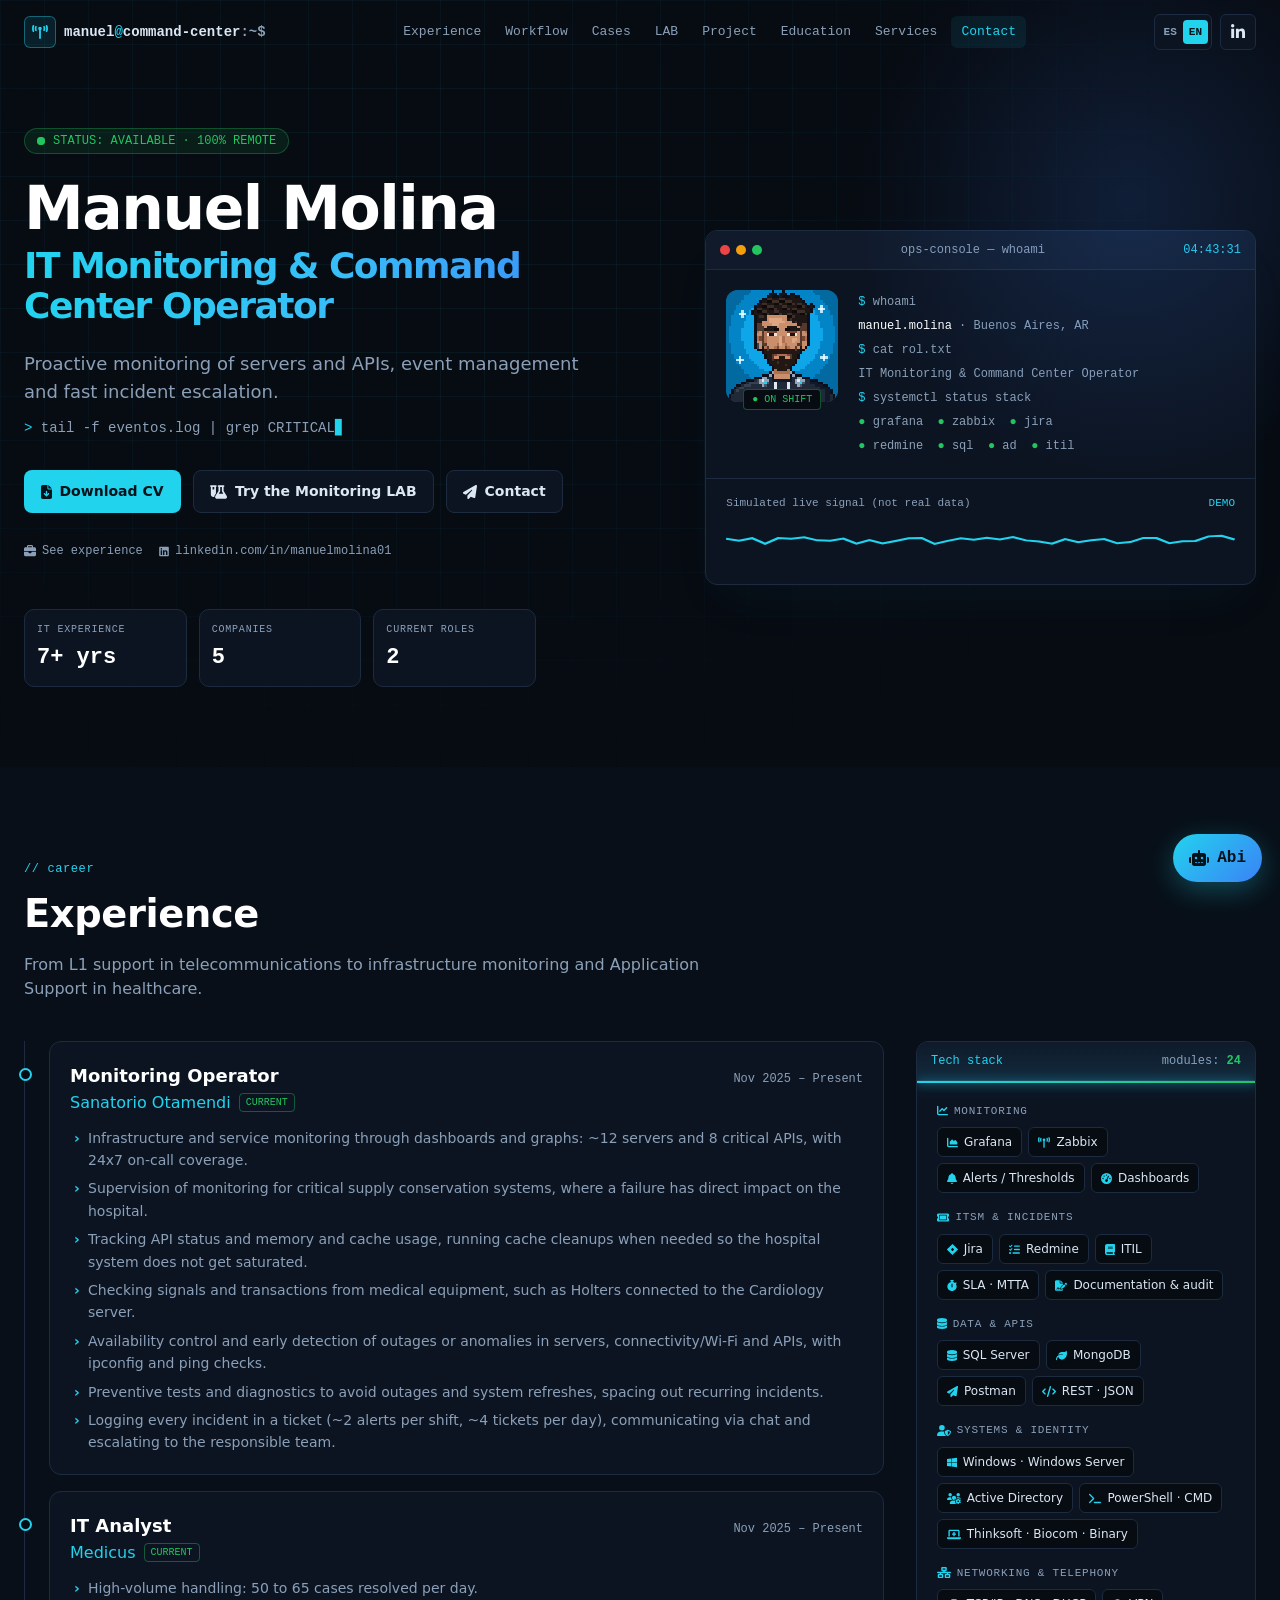
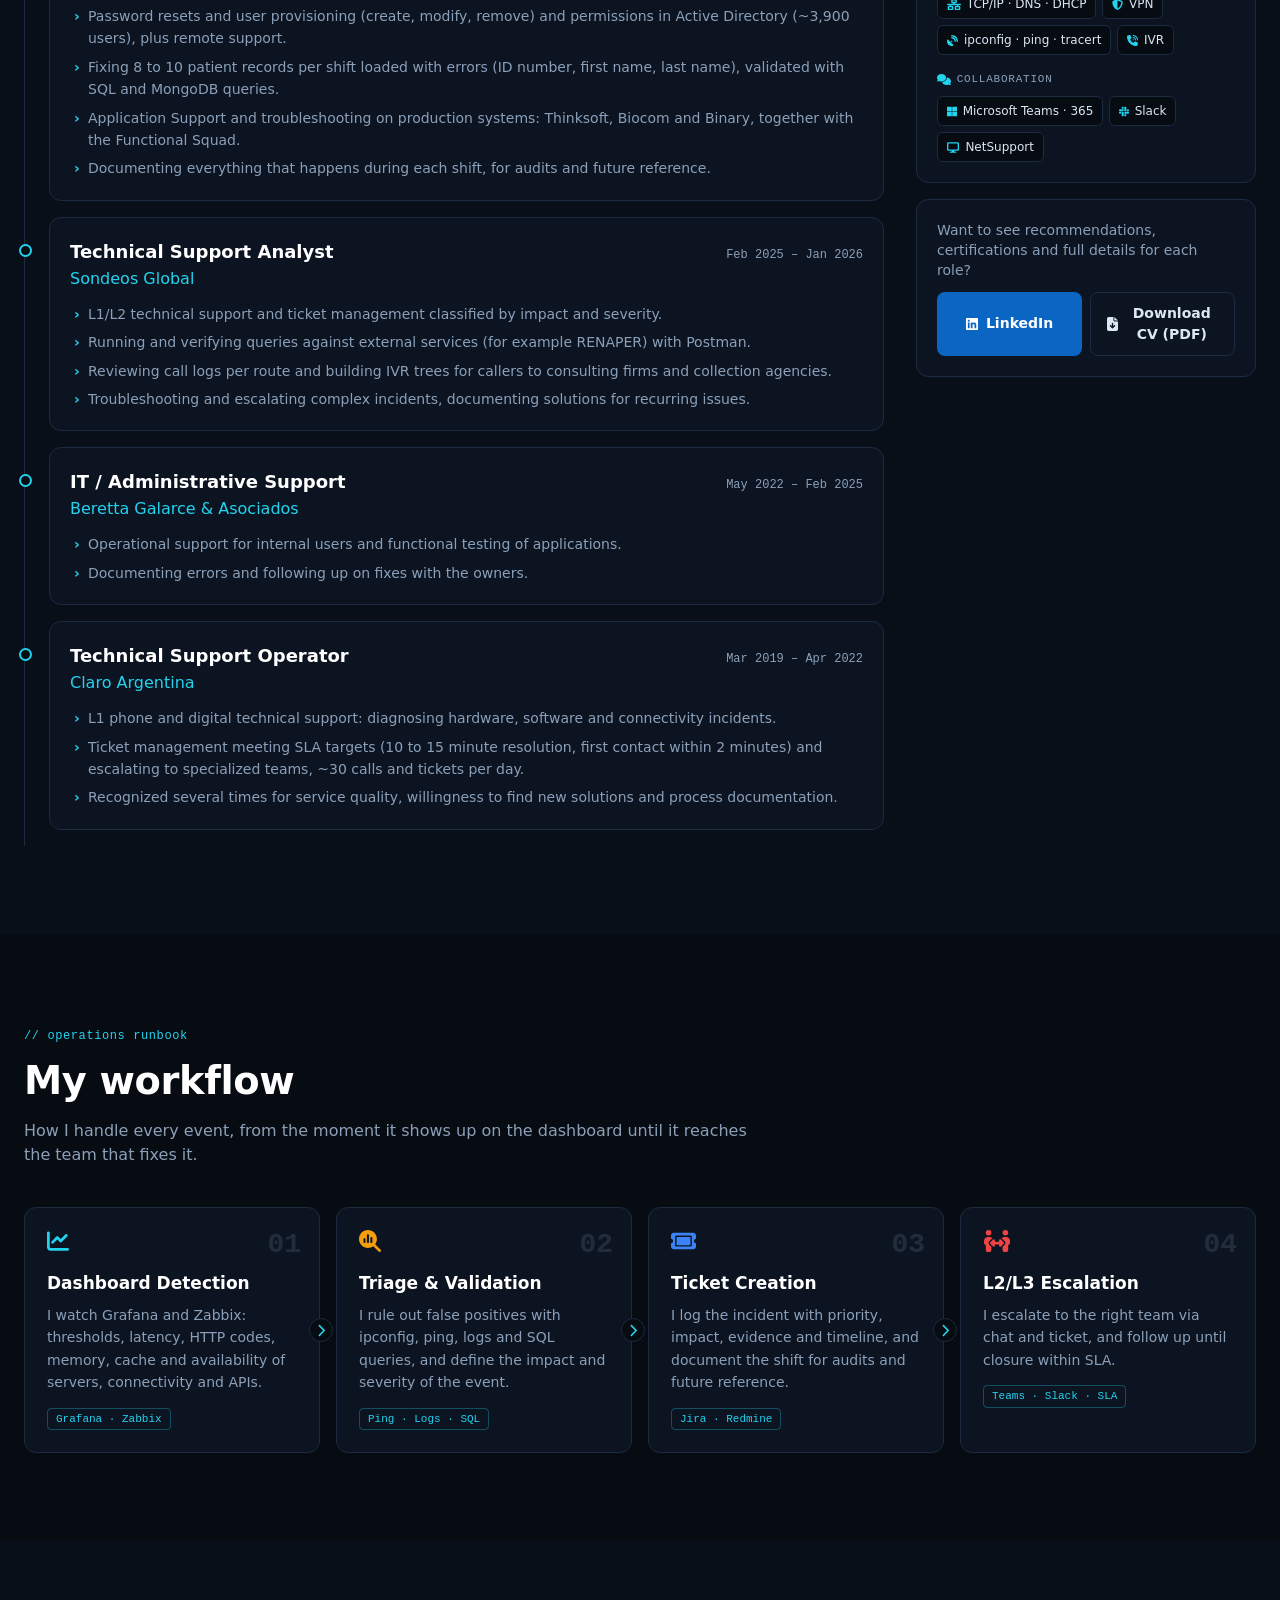
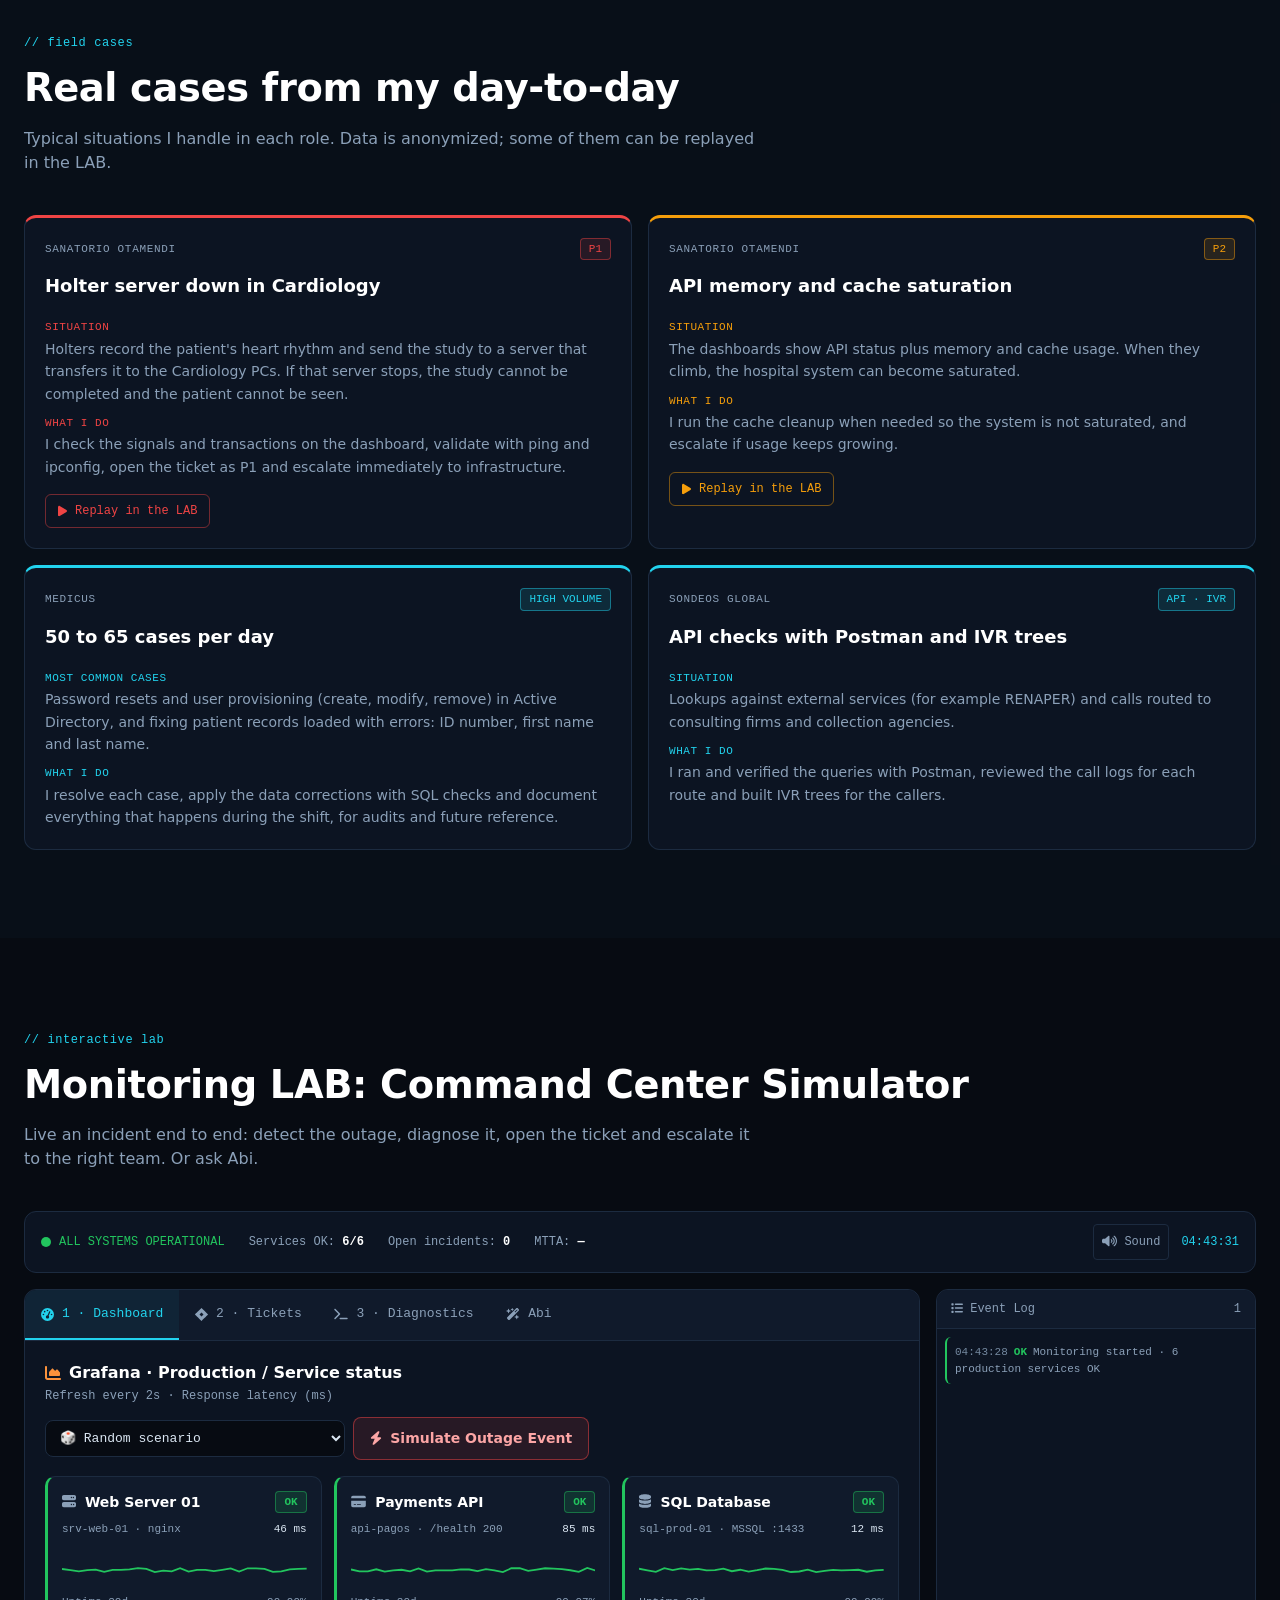
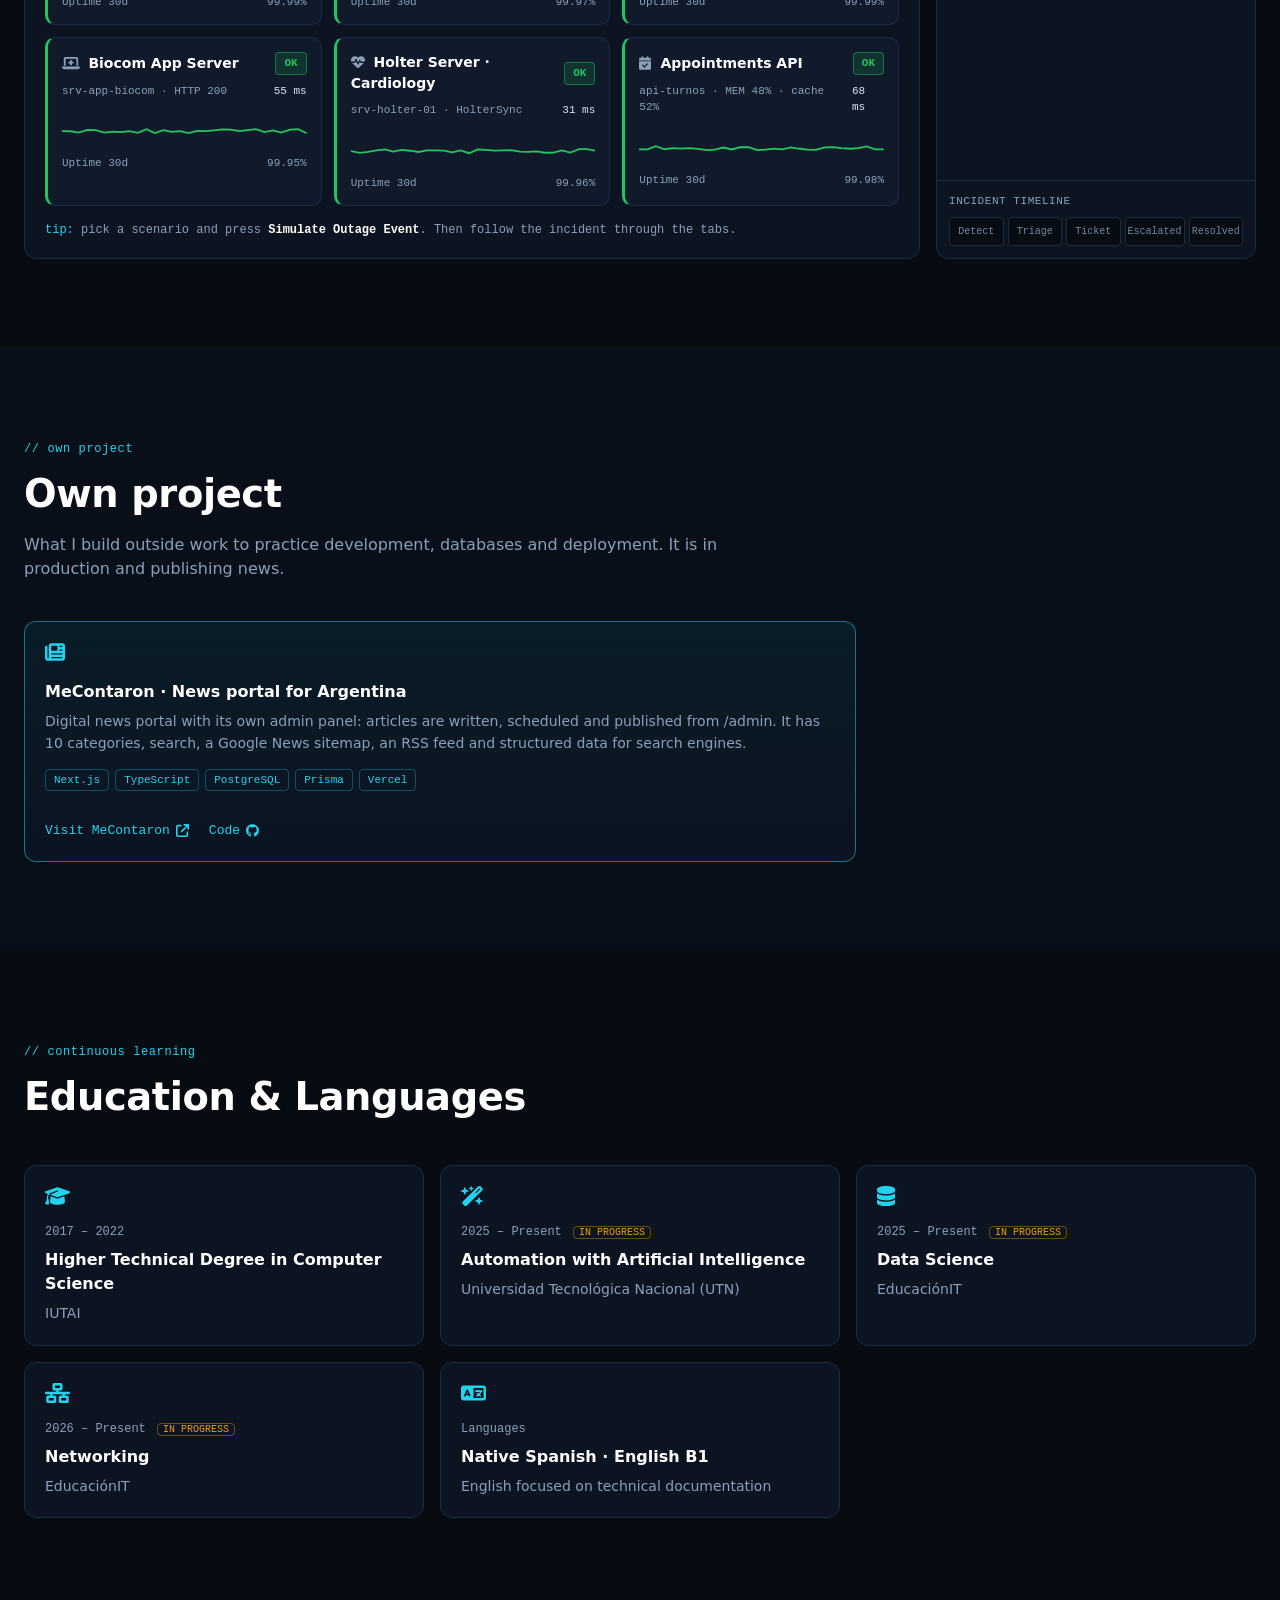
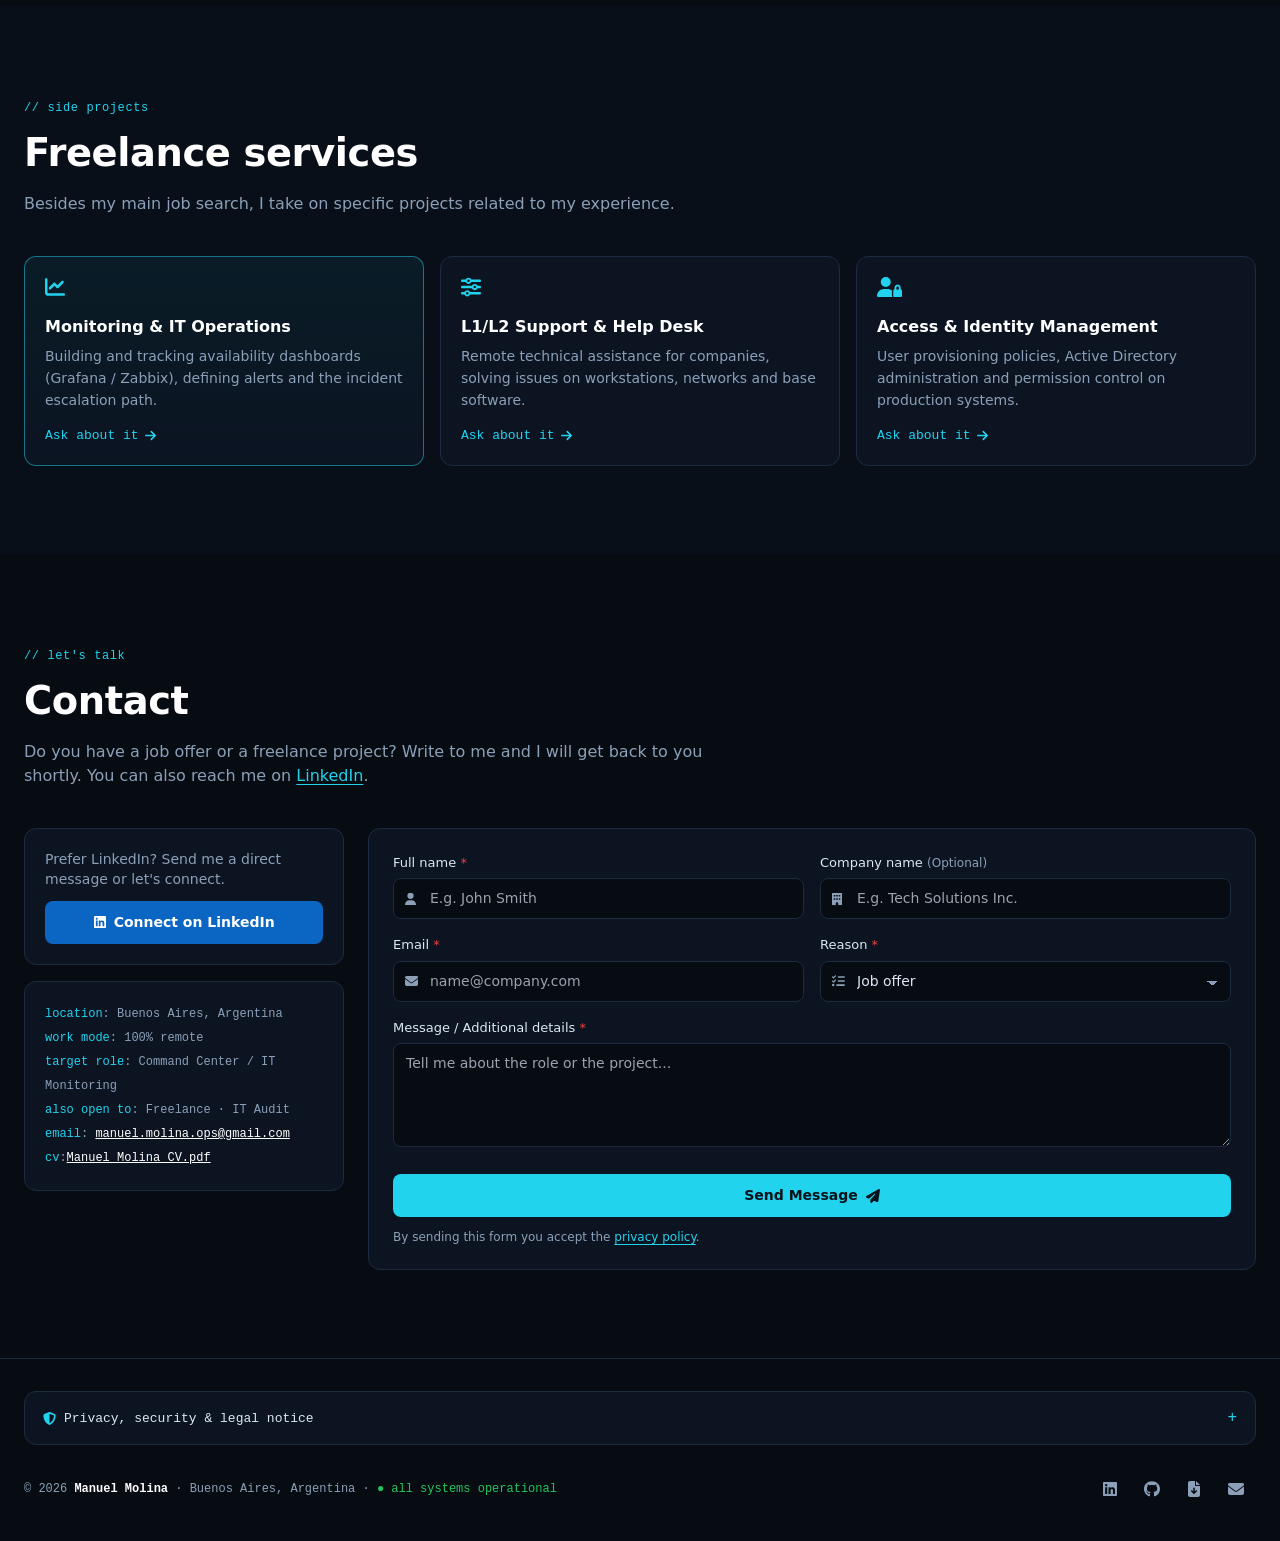
==== commit b04fb95d: "Verificación de Google Search Console Co-Authored-By: Claude Sonnet 5.5 <noreply@anthropic.com>" ====
--- a/en/index.html
+++ b/en/index.html
@@ -5,6 +5,7 @@
        Los estilos inline se permiten porque el sitio usa atributos style (p. ej. --i en los chips). -->
   <meta http-equiv="Content-Security-Policy" content="default-src 'self'; script-src 'self'; style-src 'self' 'unsafe-inline' https://fonts.googleapis.com; font-src https://fonts.gstatic.com; img-src 'self' data:; connect-src 'self' https://formspree.io; form-action https://formspree.io; base-uri 'self'; object-src 'none'">
   <meta name="viewport" content="width=device-width, initial-scale=1.0">
+  <meta name="google-site-verification" content="hManoG0iNCVA-FKBOEejzdzk_prNqYOBvr0xnv6tlR8">
   <title>Manuel Molina | IT Monitoring &amp; Command Center Operator</title>
   <meta name="description" content="Manuel Molina — IT Monitoring &amp; Command Center Operator (100% remote). Proactive monitoring of servers and APIs with Grafana and Zabbix, event management, Jira/Redmine ticketing and N2/N3 escalation with ITIL.">
   <meta name="author" content="Manuel Molina">
